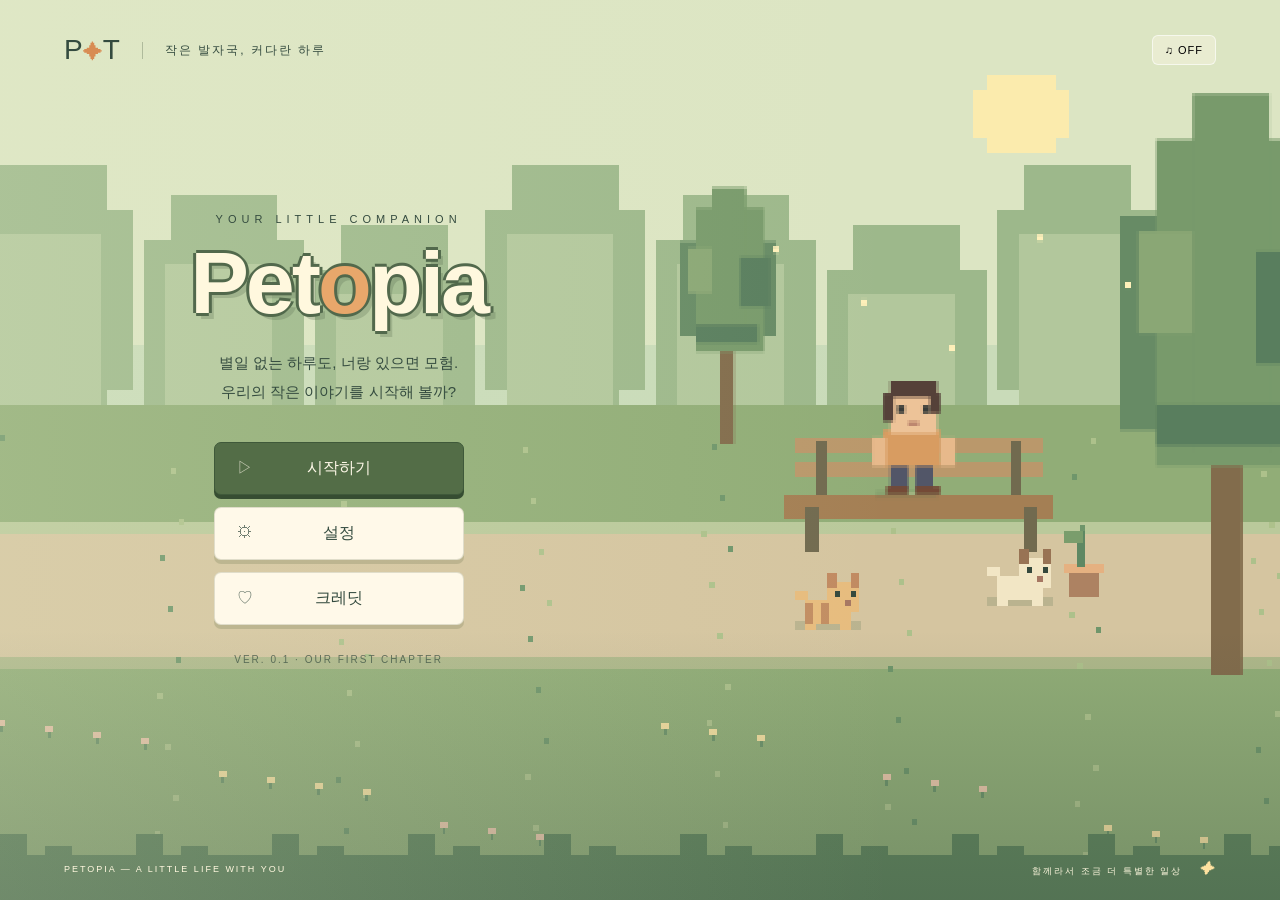
==== index.html @ 71a16a9c "Create Petopia browser game with save slots and dungeon progression" ====
<!doctype html>
<html lang="ko"><head><meta charset="utf-8"><meta name="viewport" content="width=device-width,initial-scale=1"><title>Petopia · 우리의 작은 일상</title><link rel="stylesheet" href="style.css"></head>
<body><canvas id="scene" aria-label="강아지, 고양이와 사람이 함께 쉬는 도트 공원"></canvas><div class="shade"></div><header><a href="#" id="home">P<span>✦</span>T</a><span>작은 발자국, 커다란 하루</span><button id="sound" aria-label="효과음 켜기">♫ OFF</button></header><main id="app"></main><footer><span>PETOPIA — A LITTLE LIFE WITH YOU</span><span>함께라서 조금 더 특별한 일상 <i>✦</i></span></footer><dialog id="modal"></dialog><script src="engine.js"></script><script src="app.js"></script><script src="game.js"></script></body></html>
---- style.css ----
:root{--ink:#344b3f;--cream:#fff9e9;--green:#536d47;--orange:#da8b51}*{box-sizing:border-box}body{margin:0;color:var(--ink);font-family:'Gowun Dodum',sans-serif;background:#b8cf9b;min-height:100svh}button,a{-webkit-tap-highlight-color:transparent}button{font:inherit;cursor:pointer}button:focus-visible,a:focus-visible{outline:3px solid #e29a50;outline-offset:5px}#scene,.shade{position:fixed;inset:0;width:100%;height:100%;z-index:-2}#scene{image-rendering:pixelated}.shade{z-index:-1;background:linear-gradient(90deg,#eaf0ce30,transparent 70%),linear-gradient(0deg,#293b3940,transparent 30%)}header{height:100px;padding:28px 5%;display:flex;align-items:center;gap:22px;font-size:12px;letter-spacing:2px}header a{font:28px 'Jua',sans-serif;text-decoration:none;color:var(--ink);letter-spacing:0}header a span{color:#d88c53;font-size:20px}header>span{border-left:1px solid #51634c55;padding-left:22px}#sound{margin-left:auto;border:1px solid #fff9;background:#fff7e960;border-radius:6px;padding:8px 12px;font-size:11px;letter-spacing:1px}main{min-height:calc(100svh - 162px);display:flex;align-items:center;padding:30px 12% 90px}.hero{width:370px;text-align:center;animation:arrive .5s ease}.eyebrow{font-size:11px;letter-spacing:5px;margin-bottom:14px}.logo{font-family:'Jua',sans-serif;font-size:88px;line-height:1;letter-spacing:-3px;margin:0;color:#fff8de;text-shadow:3px 0 #52694c,-3px 0 #52694c,0 3px #52694c,0 -3px #52694c,5px 6px #52694c40}.logo em{font-style:normal;color:#e8a76b}.subtitle{font-size:15px;margin:22px 0 36px;line-height:1.9}.menu{display:grid;gap:12px;margin:auto;width:250px}.btn{border:1px solid #6c765536;background:var(--cream);color:var(--ink);padding:15px 24px;border-radius:7px;box-shadow:0 4px 0 #54633c33;transition:transform .15s,background .15s;position:relative}.btn:hover{transform:translateY(-2px);background:#fffdf5}.btn.primary{background:var(--green);color:#fff9e9;border-color:#3f593a;box-shadow:0 4px 0 #364d32}.btn.primary:hover{background:#627e54}.btn .icon{position:absolute;left:22px;opacity:.7}.version{font-size:10px;letter-spacing:2px;margin-top:29px;opacity:.7}.panel{background:#fff9edf2;border:1px solid #fff9;border-radius:12px;padding:36px;width:min(830px,100%);box-shadow:0 14px 70px #233f3920;margin:auto;animation:arrive .3s ease}.back{border:0;background:none;color:#64735d;font-size:12px;padding:0 0 22px}.panel h1{font-family:'Jua',sans-serif;font-weight:400;font-size:31px;margin:0 0 8px}.desc{font-size:14px;color:#7d8271;margin:0 0 28px}.cards{display:grid;grid-template-columns:repeat(3,1fr);gap:15px}.slot,.character{border:1px dashed #b6bda3;border-radius:8px;background:#f5f2e7;padding:26px 12px;color:var(--ink);text-align:center;min-height:205px;transition:.2s}.slot:hover,.character:not(:disabled):hover{background:#eaf0da;border-color:#6c8256;transform:translateY(-3px)}.slot small{display:block;letter-spacing:3px;font-size:10px}.plus{display:block;font-size:36px;font-weight:300;margin:20px;color:#9fae8c}.slot strong{font-size:15px;font-weight:400}.slot p{font-size:11px;color:#8b927f}.characters{grid-template-columns:1fr 1fr}.character{border-style:solid;padding:24px;min-height:240px}.character canvas{width:100px;height:100px;image-rendering:pixelated;display:block;margin:0 auto 14px}.character strong{font:23px 'Jua',sans-serif;display:block}.character p{font-size:12px}.character:disabled{cursor:not-allowed;color:#999b90;background:#eeece5}.character:disabled canvas{filter:grayscale(1);opacity:.5}.badge{display:inline-block;background:#e1e2d8;border-radius:20px;padding:5px 12px;font-size:10px;letter-spacing:1px}.room{text-align:center}.room canvas{width:160px;height:160px;image-rendering:pixelated}.room .btn{margin-top:15px}.note{font-size:12px;color:#8c927f;margin-top:24px}footer{height:62px;padding:0 5%;display:flex;align-items:center;justify-content:space-between;color:#fff8df;font-size:9px;letter-spacing:2px}footer i{font-size:15px;color:#ffe2a0;margin-left:12px}dialog{border:1px solid #d8ddc6;border-radius:12px;background:var(--cream);color:var(--ink);padding:32px;width:min(400px,90%);box-shadow:0 20px 100px #20392a40}dialog::backdrop{background:#243b3366;backdrop-filter:blur(4px)}dialog h2{font-family:'Jua',sans-serif;font-weight:400;margin-top:0}dialog p{font-size:14px;line-height:1.9}dialog .btn{width:100%;margin-top:20px}.setting{display:flex;justify-content:space-between;align-items:center;padding:15px 0;border-bottom:1px solid #dfe1d1}.setting button{border:0;border-radius:20px;padding:7px 15px;background:#e2e9d5;color:var(--ink)}@keyframes arrive{from{opacity:0;transform:translateY(12px)}to{opacity:1;transform:translateY(0)}}@media(max-width:650px){header{height:80px;padding:20px 6%}header>span{font-size:10px;letter-spacing:0;padding-left:12px}main{padding:20px 6% 50px;min-height:calc(100svh - 142px);justify-content:center}.hero{background:#edf0d05e;border-radius:20px;padding:30px 10px;backdrop-filter:blur(3px)}.logo{font-size:72px}.panel{padding:24px 18px}.cards{gap:8px}.slot{padding:20px 6px;min-height:180px}.slot p{font-size:10px}.character{padding:20px 8px}footer{font-size:8px;letter-spacing:1px}footer>span:last-child{display:none}}
/* The everyday adventure */
button:disabled{cursor:not-allowed;opacity:.48;transform:none!important}.game-shell{width:min(900px,100%);margin:auto;background:#fffaf0f7;border:1px solid #fffdf4;border-radius:16px;box-shadow:0 18px 80px #31493625;padding:28px 36px}.game-top{display:flex;align-items:center;gap:16px;border-bottom:1px solid #dfe3d2;padding-bottom:16px;margin-bottom:26px}.game-top .back{padding:0;white-space:nowrap}.save-label{font-size:10px;color:#8c9680;letter-spacing:1px}.wallet{margin-left:auto;display:flex;gap:8px;white-space:nowrap}.wallet span{font-size:12px;background:#edeedc;padding:8px 12px;border-radius:5px}.wallet span:first-child{background:#f3e5bc;color:#8b6937}.game-shell h1{font-size:29px;letter-spacing:-1px;font-weight:600;margin:0 0 10px}.game-shell h2{font-size:17px;font-weight:500;margin:0}.game-shell h3{font-size:15px;font-weight:500}.game-shell .eyebrow{font-size:9px;letter-spacing:3px;color:#8b947b;margin-bottom:9px}.home-title{display:flex;justify-content:space-between;align-items:center}.tiny-dot{display:inline-block;width:7px;height:7px;border-radius:50%;background:#d8a967;vertical-align:middle;margin-left:12px}.date-chip{font-size:11px;color:#8c967f}.pet-stage{height:230px;position:relative;background:linear-gradient(#ecebdc 0 67%,#d9c4a0 67% 70%,#e5d2af 70%);border:1px solid #d9d9c0;border-radius:9px;overflow:hidden;margin-top:12px;display:flex;align-items:center;justify-content:center}.pet-stage:after{content:'';position:absolute;bottom:0;left:0;right:0;height:30%;background:repeating-linear-gradient(0deg,transparent 0 25px,#bdab8c30 25px 27px);pointer-events:none}.pet-stage canvas{height:132px;width:132px;image-rendering:pixelated;z-index:2;align-self:flex-end;margin-bottom:38px}.speech{position:absolute;top:21px;background:#fffbee;border:1px solid #d7d8bd;border-radius:7px;padding:9px 16px;font-size:12px;z-index:3}.speech:after{content:'';position:absolute;bottom:-6px;left:50%;width:10px;height:10px;background:#fffbee;transform:rotate(45deg);border-right:1px solid #d7d8bd;border-bottom:1px solid #d7d8bd}.stage-label{position:absolute;bottom:13px;font-size:10px;letter-spacing:2px;z-index:3;color:#786d55}.floor-rug{position:absolute;bottom:28px;width:175px;height:35px;border:5px solid #b1b994;border-radius:50%;background:#c7cba6}.window-pixel{position:absolute;left:10%;top:30px;width:75px;height:87px;background:#bed1ab;border:7px solid #b39e7c;box-shadow:inset 0 0 0 3px #f8efd9,3px 4px #b6af9533}.window-pixel:after{content:'';position:absolute;left:27px;height:100%;width:5px;background:#b39e7c}.window-pixel:before{content:'';position:absolute;top:33px;width:100%;height:5px;background:#b39e7c}.window-pixel span{position:absolute;background:#f9e6a2;top:10px;right:8px;width:12px;height:12px}.wall-picture{position:absolute;right:13%;top:45px;border:5px solid #b9a27e;width:45px;height:50px;background:#f7f0d9;text-align:center;padding-top:4px;color:#a5ae82;font-size:24px}.plant{position:absolute;bottom:39px;right:9%;font-size:70px;color:#728e60;text-shadow:3px 3px #b2bd8c;z-index:1}.status-strip{display:grid;grid-template-columns:1.4fr 1fr 1fr 1fr;margin-top:18px;border:1px solid #e2e4d3;border-radius:7px;background:#f5f4e8;padding:16px 0}.status-strip>div{padding:0 18px;display:flex;flex-direction:column;gap:7px;border-right:1px solid #e0e2d0}.status-strip>div:last-child{border:0}.status-strip small{font-size:10px;color:#91977f}.status-strip strong{font-size:19px;font-weight:500}.status-strip i{font-style:normal;font-size:12px;color:#9b9f8d}.status-strip span{font-size:9px;color:#8e9681}progress{width:100%;height:5px;appearance:none;border:0;border-radius:10px;overflow:hidden;background:#dee2cc}progress::-webkit-progress-bar{background:#dee2cc}progress::-webkit-progress-value{background:#8f9f6a;border-radius:10px}progress::-moz-progress-bar{background:#8f9f6a}.section-heading{display:flex;justify-content:space-between;align-items:center;margin:26px 0 14px}.section-heading>span{font-size:10px;color:#949a86}.activity-grid{display:grid;grid-template-columns:1fr 1fr;gap:10px}.activity{display:flex;align-items:center;text-align:left;padding:18px 16px;gap:16px;border:1px solid #dedfcb;background:#fffdf5;border-radius:7px;color:var(--ink);transition:.15s}.activity:hover{transform:translateY(-2px);border-color:#98a67b;background:#f2f4e5;box-shadow:0 4px 9px #43562e08}.activity-icon{font-size:26px;width:32px;text-align:center;color:#8b9771}.activity strong{font-size:14px;font-weight:500;display:block;margin-bottom:6px}.activity small{font-size:10px;color:#939982;display:block}.activity .arrow{margin-left:auto;font-size:16px;color:#a1a68e}.activity.adventure{background:#52664b;border-color:#52664b;color:#fff9e9}.activity.adventure small,.activity.adventure .activity-icon,.activity.adventure .arrow{color:#d1ddbc}.activity.adventure:hover{background:#607754}.activity.walk{background:#e9edd8}.activity:last-child{grid-column:1/-1}.game-notice{font-size:12px;color:#738260;background:#ecefdd;border:1px solid #dfe5cd;border-radius:6px;padding:13px 16px;line-height:1.8;margin:20px 0 0}.tip-banner{background:#edeede;border-left:3px solid #9eaa7f;padding:13px 16px;font-size:12px;line-height:1.9;margin-bottom:20px}.dungeon-list{display:grid;gap:8px}.dungeon-row{display:flex;align-items:center;gap:18px;width:100%;border:1px solid #dedfcc;background:#fffdf5;border-radius:6px;padding:15px 16px;text-align:left;color:var(--ink)}.dungeon-row:not(:disabled):hover{background:#eef1df;border-color:#8fa279}.dungeon-row.locked{opacity:.5}.dungeon-number{font-size:21px;color:#a8b28c;font-variant-numeric:tabular-nums}.dungeon-name strong{font-size:14px;font-weight:500;display:block}.dungeon-name small,.dungeon-reward small{font-size:10px;color:#929a82;display:block;margin-top:5px}.dungeon-reward{margin-left:auto;text-align:right;font-size:11px;color:#8b744b}.dungeon-row.cleared .dungeon-number{color:#5f8051}.battle-heading{position:relative}.battle-heading .badge{position:absolute;right:0;top:12px}.arena{display:flex;align-items:center;justify-content:space-evenly;background:linear-gradient(#e1e6d6 72%,#b7c09b 72% 76%,#cbd1ae 76%);border:1px solid #cdd3bc;border-radius:10px;padding:22px 12px 30px;margin:22px 0}.arena.night{background:linear-gradient(#d2d3dc 72%,#a4a1ae 72% 76%,#b7b7bd 76%)}.fighter{width:38%;text-align:center}.fighter>span{font-size:12px}.fighter canvas{display:block;width:144px;height:144px;image-rendering:pixelated;margin:8px auto}.health-label{font-size:10px;display:flex;justify-content:space-between}.health-label b{font-weight:400}.health{height:8px;margin-top:8px}.health::-webkit-progress-value{background:#7a9a6a}.enemy .health::-webkit-progress-value{background:#be8e70}.vs{font-size:14px;color:#939d83;letter-spacing:3px}.combat-actions{display:grid;grid-template-columns:1fr 1fr 1fr;gap:10px}.combat-actions .btn{font-size:13px;padding:15px 8px}.combat-actions small{font-size:9px;display:block;margin-top:8px;opacity:.7}.combat-log{background:#f0f0e4;border-radius:6px;padding:12px 18px;margin:20px 0;font-size:11px;color:#7a856b;min-height:90px;line-height:1.8}.combat-log p{margin:3px 0}.combat-log p:last-child{color:#425d3b}.battle-bottom{display:flex;align-items:center;gap:15px;justify-content:space-between}.battle-bottom>span{font-size:10px;color:#8c957d;line-height:1.6}.text-button{border:0;background:transparent;color:#8f7255;font-size:11px;text-decoration:underline;padding:8px;white-space:nowrap}.battle-result{text-align:center;background:#f3e6d8;padding:18px;border:1px solid #e6cdb4;border-radius:8px;margin-bottom:20px}.battle-result.win{background:#eaf0d9;border-color:#c9d6b1}.battle-result strong{font-size:21px}.battle-result p{font-size:12px;line-height:1.8;margin:8px 0}.shop-grid{display:grid;grid-template-columns:repeat(3,1fr);gap:12px}.shop-card{border:1px solid #dedfcc;border-radius:7px;text-align:center;padding:18px 8px;background:#fffdf4}.shop-card.equipped{border-color:#9daa7d;background:#f0f2e2}.equipment-icon{font-size:35px;color:#8e9e78}.shop-card p{font-size:10px;color:#929a80}.shop-card .btn{font-size:11px;padding:10px 12px;width:90%;box-shadow:none;margin-top:7px}.upgrade-button{display:flex;justify-content:space-between;width:100%;background:#eeeedf;border:1px solid #d8ddc3;padding:14px 18px;margin-top:12px;border-radius:6px;font-size:12px;color:#63764d}.upgrade-button span{color:#8e7850}.walk-scene,.simple-stage,.social-photo{display:flex;align-items:center;justify-content:center;flex-direction:column;position:relative;min-height:220px;border:1px solid #d1dabb;border-radius:8px;background:linear-gradient(#dfe9cc 65%,#c0cf9c 65%);margin:24px 0}.walk-scene canvas,.simple-stage canvas,.social-photo canvas{width:150px;height:150px;image-rendering:pixelated;z-index:1}.walk-scene>span{position:absolute;left:15%;bottom:25px;font-size:60px;color:#879e6c}.walk-scene>span:last-child{left:auto;right:16%;font-size:30px;color:#ecd0a1}.activity-info{text-align:center;padding:10px}.activity-info p{font-size:12px;color:#869071;line-height:2}.activity-info .btn{min-width:220px}.simple-stage span,.social-photo>span{font-size:12px;margin-top:6px;color:#698051}.social-profile{display:flex;align-items:center;gap:12px;padding:15px 0}.social-profile strong{font-size:14px}.social-profile p{font-size:11px;color:#8b927c}.social-profile .badge{margin-left:auto}.social-avatar{display:grid;place-items:center;border:2px solid #cfad87;background:#f2dfbd;border-radius:50%;width:45px;height:45px;color:#bc875a}.social-photo{margin-top:5px;background:linear-gradient(#e8dfcd 65%,#cebe9d 65%)}.bank-card{background:#566b4c;color:#f6f1d8;border:5px double #b2bd97;padding:30px;border-radius:10px;margin:30px 0}.bank-card>span{font-size:12px;letter-spacing:2px}.bank-card strong{display:block;font-size:42px;font-weight:400;margin:20px 0}.bank-card strong small{font-size:18px}.bank-card p{font-size:11px;color:#cad5b8}.bank-actions{grid-template-columns:1fr 1fr}
@media(min-width:1000px){body:has(.game-shell) main{padding:15px 8% 50px}}@media(max-width:650px){body:has(.game-shell) main{padding:0 12px 25px}.game-shell{padding:20px 16px;border-radius:10px}.game-top{gap:8px;flex-wrap:wrap;margin-bottom:20px}.save-label{display:none}.wallet{gap:5px}.wallet span{font-size:10px;padding:7px 8px}.game-shell h1{font-size:25px}.home-title .date-chip{font-size:9px}.pet-stage{height:215px}.window-pixel{left:5%;width:52px;height:65px;top:60px}.window-pixel:after{left:17px}.window-pixel:before{top:23px}.wall-picture{right:7%;top:70px;width:35px;height:40px;font-size:18px}.speech{font-size:10px;max-width:90%;text-align:center}.plant{font-size:50px;right:5%}.status-strip{grid-template-columns:1fr 1fr;row-gap:20px;padding:15px 0}.status-strip>div:nth-child(2){border:0}.status-strip>div{padding:0 14px}.section-heading>span{font-size:9px}.activity-grid{gap:8px}.activity{padding:15px 10px;gap:8px}.activity-icon{font-size:22px;width:24px}.activity strong{font-size:12px}.activity small{font-size:9px;line-height:1.6}.activity .arrow{display:none}.game-notice{font-size:11px;padding:12px}.dungeon-row{padding:13px 10px;gap:10px}.dungeon-number{font-size:18px}.dungeon-name strong{font-size:12px}.dungeon-name small,.dungeon-reward small{font-size:9px}.dungeon-reward{font-size:10px}.dungeon-row .arrow{display:none}.tip-banner{font-size:11px}.fighter canvas{width:110px;height:110px}.fighter>span{font-size:11px}.combat-actions{gap:6px}.combat-actions .btn{font-size:11px;padding:13px 6px}.combat-actions small{font-size:9px;line-height:1.6}.battle-bottom{flex-direction:column;align-items:stretch}.battle-heading .badge{font-size:9px;top:0}.shop-grid{gap:6px}.shop-card{padding:15px 4px}.shop-card h3{font-size:11px;min-height:28px}.shop-card p{font-size:9px;min-height:22px}.shop-card .btn{font-size:10px;padding:10px 4px;width:100%}.upgrade-button{font-size:10px;padding:12px}.social-profile .badge{font-size:8px;padding:5px}.social-profile strong{font-size:12px}}
@media(prefers-reduced-motion:reduce){*{animation:none!important;transition:none!important}}
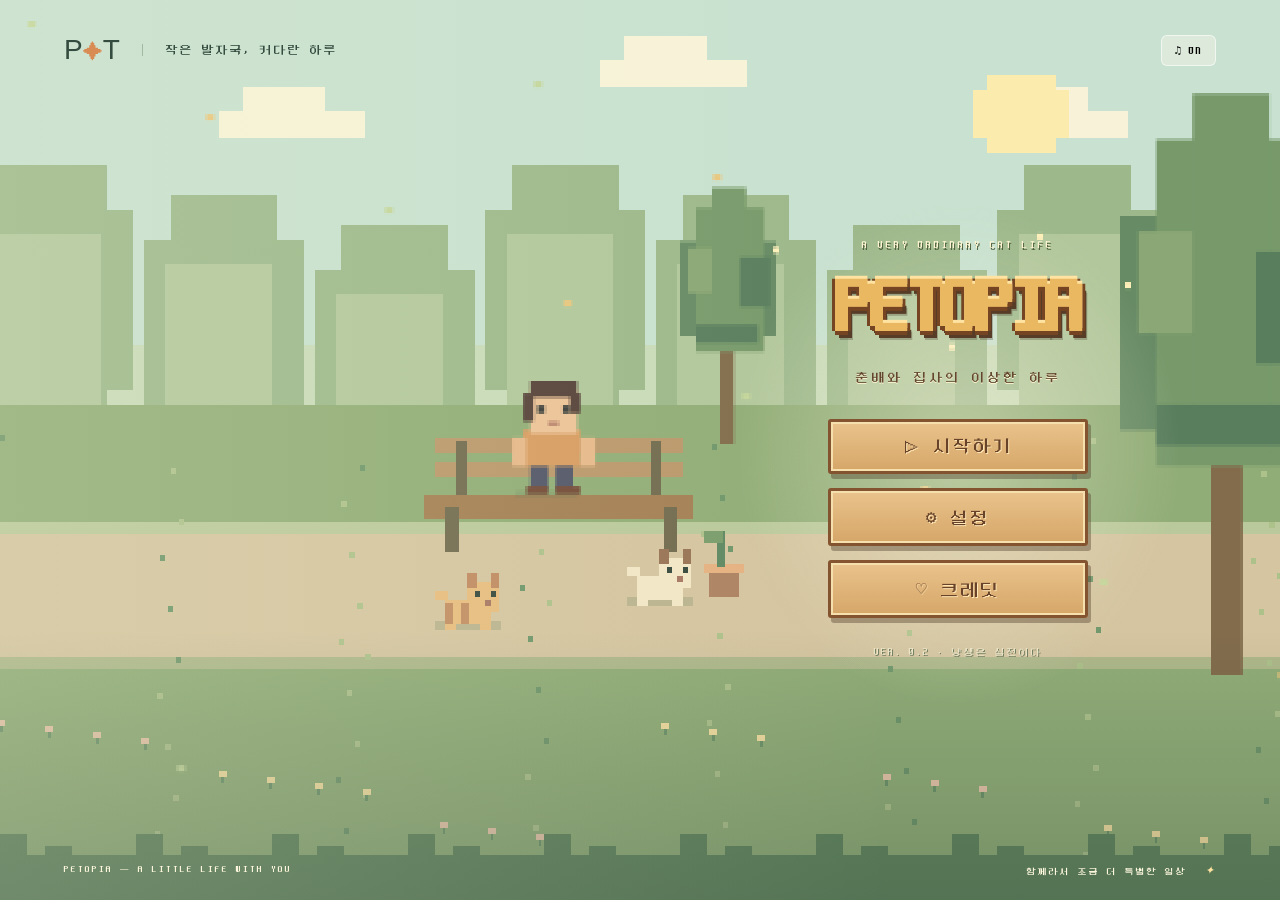
==== commit 9ca4aeb1: "Expand Petopia with action dungeons, daily life systems, and cat arcade" ====
--- a/index.html
+++ b/index.html
@@ -1,3 +1,34 @@
 <!doctype html>
-<html lang="ko"><head><meta charset="utf-8"><meta name="viewport" content="width=device-width,initial-scale=1"><title>Petopia · 우리의 작은 일상</title><link rel="stylesheet" href="style.css"></head>
-<body><canvas id="scene" aria-label="강아지, 고양이와 사람이 함께 쉬는 도트 공원"></canvas><div class="shade"></div><header><a href="#" id="home">P<span>✦</span>T</a><span>작은 발자국, 커다란 하루</span><button id="sound" aria-label="효과음 켜기">♫ OFF</button></header><main id="app"></main><footer><span>PETOPIA — A LITTLE LIFE WITH YOU</span><span>함께라서 조금 더 특별한 일상 <i>✦</i></span></footer><dialog id="modal"></dialog><script src="engine.js"></script><script src="app.js"></script><script src="game.js"></script></body></html>
+<html lang="ko">
+  <head>
+    <meta charset="utf-8" />
+    <meta name="viewport" content="width=device-width,initial-scale=1" />
+    <title>Petopia · 우리의 작은 일상</title>
+    <link rel="stylesheet" href="style.css" />
+  </head>
+  <body>
+    <div id="lobbyBackground"></div>
+    <canvas
+      id="scene"
+      aria-label="강아지, 고양이와 사람이 함께 쉬는 도트 공원"
+    ></canvas>
+    <div class="shade"></div>
+    <header>
+      <a href="#" id="home">P<span>✦</span>T</a
+      ><span>작은 발자국, 커다란 하루</span
+      ><button id="sound" aria-label="효과음 켜기">♫ OFF</button>
+    </header>
+    <main id="app"></main>
+    <footer>
+      <span>PETOPIA — A LITTLE LIFE WITH YOU</span
+      ><span>함께라서 조금 더 특별한 일상 <i>✦</i></span>
+    </footer>
+    <dialog id="modal"></dialog>
+    <div id="toast" role="status" aria-live="polite"></div>
+    <script src="engine.js"></script>
+    <script src="app.js"></script>
+    <script src="game.js"></script>
+    <script src="action.js"></script>
+    <script src="arcade.js"></script>
+  </body>
+</html>
--- a/style.css
+++ b/style.css
@@ -1,5 +1,2268 @@
-:root{--ink:#344b3f;--cream:#fff9e9;--green:#536d47;--orange:#da8b51}*{box-sizing:border-box}body{margin:0;color:var(--ink);font-family:'Gowun Dodum',sans-serif;background:#b8cf9b;min-height:100svh}button,a{-webkit-tap-highlight-color:transparent}button{font:inherit;cursor:pointer}button:focus-visible,a:focus-visible{outline:3px solid #e29a50;outline-offset:5px}#scene,.shade{position:fixed;inset:0;width:100%;height:100%;z-index:-2}#scene{image-rendering:pixelated}.shade{z-index:-1;background:linear-gradient(90deg,#eaf0ce30,transparent 70%),linear-gradient(0deg,#293b3940,transparent 30%)}header{height:100px;padding:28px 5%;display:flex;align-items:center;gap:22px;font-size:12px;letter-spacing:2px}header a{font:28px 'Jua',sans-serif;text-decoration:none;color:var(--ink);letter-spacing:0}header a span{color:#d88c53;font-size:20px}header>span{border-left:1px solid #51634c55;padding-left:22px}#sound{margin-left:auto;border:1px solid #fff9;background:#fff7e960;border-radius:6px;padding:8px 12px;font-size:11px;letter-spacing:1px}main{min-height:calc(100svh - 162px);display:flex;align-items:center;padding:30px 12% 90px}.hero{width:370px;text-align:center;animation:arrive .5s ease}.eyebrow{font-size:11px;letter-spacing:5px;margin-bottom:14px}.logo{font-family:'Jua',sans-serif;font-size:88px;line-height:1;letter-spacing:-3px;margin:0;color:#fff8de;text-shadow:3px 0 #52694c,-3px 0 #52694c,0 3px #52694c,0 -3px #52694c,5px 6px #52694c40}.logo em{font-style:normal;color:#e8a76b}.subtitle{font-size:15px;margin:22px 0 36px;line-height:1.9}.menu{display:grid;gap:12px;margin:auto;width:250px}.btn{border:1px solid #6c765536;background:var(--cream);color:var(--ink);padding:15px 24px;border-radius:7px;box-shadow:0 4px 0 #54633c33;transition:transform .15s,background .15s;position:relative}.btn:hover{transform:translateY(-2px);background:#fffdf5}.btn.primary{background:var(--green);color:#fff9e9;border-color:#3f593a;box-shadow:0 4px 0 #364d32}.btn.primary:hover{background:#627e54}.btn .icon{position:absolute;left:22px;opacity:.7}.version{font-size:10px;letter-spacing:2px;margin-top:29px;opacity:.7}.panel{background:#fff9edf2;border:1px solid #fff9;border-radius:12px;padding:36px;width:min(830px,100%);box-shadow:0 14px 70px #233f3920;margin:auto;animation:arrive .3s ease}.back{border:0;background:none;color:#64735d;font-size:12px;padding:0 0 22px}.panel h1{font-family:'Jua',sans-serif;font-weight:400;font-size:31px;margin:0 0 8px}.desc{font-size:14px;color:#7d8271;margin:0 0 28px}.cards{display:grid;grid-template-columns:repeat(3,1fr);gap:15px}.slot,.character{border:1px dashed #b6bda3;border-radius:8px;background:#f5f2e7;padding:26px 12px;color:var(--ink);text-align:center;min-height:205px;transition:.2s}.slot:hover,.character:not(:disabled):hover{background:#eaf0da;border-color:#6c8256;transform:translateY(-3px)}.slot small{display:block;letter-spacing:3px;font-size:10px}.plus{display:block;font-size:36px;font-weight:300;margin:20px;color:#9fae8c}.slot strong{font-size:15px;font-weight:400}.slot p{font-size:11px;color:#8b927f}.characters{grid-template-columns:1fr 1fr}.character{border-style:solid;padding:24px;min-height:240px}.character canvas{width:100px;height:100px;image-rendering:pixelated;display:block;margin:0 auto 14px}.character strong{font:23px 'Jua',sans-serif;display:block}.character p{font-size:12px}.character:disabled{cursor:not-allowed;color:#999b90;background:#eeece5}.character:disabled canvas{filter:grayscale(1);opacity:.5}.badge{display:inline-block;background:#e1e2d8;border-radius:20px;padding:5px 12px;font-size:10px;letter-spacing:1px}.room{text-align:center}.room canvas{width:160px;height:160px;image-rendering:pixelated}.room .btn{margin-top:15px}.note{font-size:12px;color:#8c927f;margin-top:24px}footer{height:62px;padding:0 5%;display:flex;align-items:center;justify-content:space-between;color:#fff8df;font-size:9px;letter-spacing:2px}footer i{font-size:15px;color:#ffe2a0;margin-left:12px}dialog{border:1px solid #d8ddc6;border-radius:12px;background:var(--cream);color:var(--ink);padding:32px;width:min(400px,90%);box-shadow:0 20px 100px #20392a40}dialog::backdrop{background:#243b3366;backdrop-filter:blur(4px)}dialog h2{font-family:'Jua',sans-serif;font-weight:400;margin-top:0}dialog p{font-size:14px;line-height:1.9}dialog .btn{width:100%;margin-top:20px}.setting{display:flex;justify-content:space-between;align-items:center;padding:15px 0;border-bottom:1px solid #dfe1d1}.setting button{border:0;border-radius:20px;padding:7px 15px;background:#e2e9d5;color:var(--ink)}@keyframes arrive{from{opacity:0;transform:translateY(12px)}to{opacity:1;transform:translateY(0)}}@media(max-width:650px){header{height:80px;padding:20px 6%}header>span{font-size:10px;letter-spacing:0;padding-left:12px}main{padding:20px 6% 50px;min-height:calc(100svh - 142px);justify-content:center}.hero{background:#edf0d05e;border-radius:20px;padding:30px 10px;backdrop-filter:blur(3px)}.logo{font-size:72px}.panel{padding:24px 18px}.cards{gap:8px}.slot{padding:20px 6px;min-height:180px}.slot p{font-size:10px}.character{padding:20px 8px}footer{font-size:8px;letter-spacing:1px}footer>span:last-child{display:none}}
+:root {
+  --ink: #344b3f;
+  --cream: #fff9e9;
+  --green: #536d47;
+  --orange: #da8b51;
+}
+* {
+  box-sizing: border-box;
+}
+body {
+  margin: 0;
+  color: var(--ink);
+  font-family: "Gowun Dodum", sans-serif;
+  background: #b8cf9b;
+  min-height: 100svh;
+}
+button,
+a {
+  -webkit-tap-highlight-color: transparent;
+}
+button {
+  font: inherit;
+  cursor: pointer;
+}
+button:focus-visible,
+a:focus-visible {
+  outline: 3px solid #e29a50;
+  outline-offset: 5px;
+}
+#scene,
+.shade {
+  position: fixed;
+  inset: 0;
+  width: 100%;
+  height: 100%;
+  z-index: -2;
+}
+#scene {
+  image-rendering: pixelated;
+}
+.shade {
+  z-index: -1;
+  background:
+    linear-gradient(90deg, #eaf0ce30, transparent 70%),
+    linear-gradient(0deg, #293b3940, transparent 30%);
+}
+header {
+  height: 100px;
+  padding: 28px 5%;
+  display: flex;
+  align-items: center;
+  gap: 22px;
+  font-size: 12px;
+  letter-spacing: 2px;
+}
+header a {
+  font:
+    28px "Jua",
+    sans-serif;
+  text-decoration: none;
+  color: var(--ink);
+  letter-spacing: 0;
+}
+header a span {
+  color: #d88c53;
+  font-size: 20px;
+}
+header > span {
+  border-left: 1px solid #51634c55;
+  padding-left: 22px;
+}
+#sound {
+  margin-left: auto;
+  border: 1px solid #fff9;
+  background: #fff7e960;
+  border-radius: 6px;
+  padding: 8px 12px;
+  font-size: 11px;
+  letter-spacing: 1px;
+}
+main {
+  min-height: calc(100svh - 162px);
+  display: flex;
+  align-items: center;
+  padding: 30px 12% 90px;
+}
+.hero {
+  width: 370px;
+  text-align: center;
+  animation: arrive 0.5s ease;
+}
+.eyebrow {
+  font-size: 11px;
+  letter-spacing: 5px;
+  margin-bottom: 14px;
+}
+.logo {
+  font-family: "Jua", sans-serif;
+  font-size: 88px;
+  line-height: 1;
+  letter-spacing: -3px;
+  margin: 0;
+  color: #fff8de;
+  text-shadow:
+    3px 0 #52694c,
+    -3px 0 #52694c,
+    0 3px #52694c,
+    0 -3px #52694c,
+    5px 6px #52694c40;
+}
+.logo em {
+  font-style: normal;
+  color: #e8a76b;
+}
+.subtitle {
+  font-size: 15px;
+  margin: 22px 0 36px;
+  line-height: 1.9;
+}
+.menu {
+  display: grid;
+  gap: 12px;
+  margin: auto;
+  width: 250px;
+}
+.btn {
+  border: 1px solid #6c765536;
+  background: var(--cream);
+  color: var(--ink);
+  padding: 15px 24px;
+  border-radius: 7px;
+  box-shadow: 0 4px 0 #54633c33;
+  transition:
+    transform 0.15s,
+    background 0.15s;
+  position: relative;
+}
+.btn:hover {
+  transform: translateY(-2px);
+  background: #fffdf5;
+}
+.btn.primary {
+  background: var(--green);
+  color: #fff9e9;
+  border-color: #3f593a;
+  box-shadow: 0 4px 0 #364d32;
+}
+.btn.primary:hover {
+  background: #627e54;
+}
+.btn .icon {
+  position: absolute;
+  left: 22px;
+  opacity: 0.7;
+}
+.version {
+  font-size: 10px;
+  letter-spacing: 2px;
+  margin-top: 29px;
+  opacity: 0.7;
+}
+.panel {
+  background: #fff9edf2;
+  border: 1px solid #fff9;
+  border-radius: 12px;
+  padding: 36px;
+  width: min(830px, 100%);
+  box-shadow: 0 14px 70px #233f3920;
+  margin: auto;
+  animation: arrive 0.3s ease;
+}
+.back {
+  border: 0;
+  background: none;
+  color: #64735d;
+  font-size: 12px;
+  padding: 0 0 22px;
+}
+.panel h1 {
+  font-family: "Jua", sans-serif;
+  font-weight: 400;
+  font-size: 31px;
+  margin: 0 0 8px;
+}
+.desc {
+  font-size: 14px;
+  color: #7d8271;
+  margin: 0 0 28px;
+}
+.cards {
+  display: grid;
+  grid-template-columns: repeat(3, 1fr);
+  gap: 15px;
+}
+.slot,
+.character {
+  border: 1px dashed #b6bda3;
+  border-radius: 8px;
+  background: #f5f2e7;
+  padding: 26px 12px;
+  color: var(--ink);
+  text-align: center;
+  min-height: 205px;
+  transition: 0.2s;
+}
+.slot:hover,
+.character:not(:disabled):hover {
+  background: #eaf0da;
+  border-color: #6c8256;
+  transform: translateY(-3px);
+}
+.slot small {
+  display: block;
+  letter-spacing: 3px;
+  font-size: 10px;
+}
+.plus {
+  display: block;
+  font-size: 36px;
+  font-weight: 300;
+  margin: 20px;
+  color: #9fae8c;
+}
+.slot strong {
+  font-size: 15px;
+  font-weight: 400;
+}
+.slot p {
+  font-size: 11px;
+  color: #8b927f;
+}
+.characters {
+  grid-template-columns: 1fr 1fr;
+}
+.character {
+  border-style: solid;
+  padding: 24px;
+  min-height: 240px;
+}
+.character canvas {
+  width: 100px;
+  height: 100px;
+  image-rendering: pixelated;
+  display: block;
+  margin: 0 auto 14px;
+}
+.character strong {
+  font:
+    23px "Jua",
+    sans-serif;
+  display: block;
+}
+.character p {
+  font-size: 12px;
+}
+.character:disabled {
+  cursor: not-allowed;
+  color: #999b90;
+  background: #eeece5;
+}
+.character:disabled canvas {
+  filter: grayscale(1);
+  opacity: 0.5;
+}
+.badge {
+  display: inline-block;
+  background: #e1e2d8;
+  border-radius: 20px;
+  padding: 5px 12px;
+  font-size: 10px;
+  letter-spacing: 1px;
+}
+.room {
+  text-align: center;
+}
+.room canvas {
+  width: 160px;
+  height: 160px;
+  image-rendering: pixelated;
+}
+.room .btn {
+  margin-top: 15px;
+}
+.note {
+  font-size: 12px;
+  color: #8c927f;
+  margin-top: 24px;
+}
+footer {
+  height: 62px;
+  padding: 0 5%;
+  display: flex;
+  align-items: center;
+  justify-content: space-between;
+  color: #fff8df;
+  font-size: 9px;
+  letter-spacing: 2px;
+}
+footer i {
+  font-size: 15px;
+  color: #ffe2a0;
+  margin-left: 12px;
+}
+dialog {
+  border: 1px solid #d8ddc6;
+  border-radius: 12px;
+  background: var(--cream);
+  color: var(--ink);
+  padding: 32px;
+  width: min(400px, 90%);
+  box-shadow: 0 20px 100px #20392a40;
+}
+dialog::backdrop {
+  background: #243b3366;
+  backdrop-filter: blur(4px);
+}
+dialog h2 {
+  font-family: "Jua", sans-serif;
+  font-weight: 400;
+  margin-top: 0;
+}
+dialog p {
+  font-size: 14px;
+  line-height: 1.9;
+}
+dialog .btn {
+  width: 100%;
+  margin-top: 20px;
+}
+.setting {
+  display: flex;
+  justify-content: space-between;
+  align-items: center;
+  padding: 15px 0;
+  border-bottom: 1px solid #dfe1d1;
+}
+.setting button {
+  border: 0;
+  border-radius: 20px;
+  padding: 7px 15px;
+  background: #e2e9d5;
+  color: var(--ink);
+}
+@keyframes arrive {
+  from {
+    opacity: 0;
+    transform: translateY(12px);
+  }
+  to {
+    opacity: 1;
+    transform: translateY(0);
+  }
+}
+@media (max-width: 650px) {
+  header {
+    height: 80px;
+    padding: 20px 6%;
+  }
+  header > span {
+    font-size: 10px;
+    letter-spacing: 0;
+    padding-left: 12px;
+  }
+  main {
+    padding: 20px 6% 50px;
+    min-height: calc(100svh - 142px);
+    justify-content: center;
+  }
+  .hero {
+    background: #edf0d05e;
+    border-radius: 20px;
+    padding: 30px 10px;
+    backdrop-filter: blur(3px);
+  }
+  .logo {
+    font-size: 72px;
+  }
+  .panel {
+    padding: 24px 18px;
+  }
+  .cards {
+    gap: 8px;
+  }
+  .slot {
+    padding: 20px 6px;
+    min-height: 180px;
+  }
+  .slot p {
+    font-size: 10px;
+  }
+  .character {
+    padding: 20px 8px;
+  }
+  footer {
+    font-size: 8px;
+    letter-spacing: 1px;
+  }
+  footer > span:last-child {
+    display: none;
+  }
+}
 /* The everyday adventure */
-button:disabled{cursor:not-allowed;opacity:.48;transform:none!important}.game-shell{width:min(900px,100%);margin:auto;background:#fffaf0f7;border:1px solid #fffdf4;border-radius:16px;box-shadow:0 18px 80px #31493625;padding:28px 36px}.game-top{display:flex;align-items:center;gap:16px;border-bottom:1px solid #dfe3d2;padding-bottom:16px;margin-bottom:26px}.game-top .back{padding:0;white-space:nowrap}.save-label{font-size:10px;color:#8c9680;letter-spacing:1px}.wallet{margin-left:auto;display:flex;gap:8px;white-space:nowrap}.wallet span{font-size:12px;background:#edeedc;padding:8px 12px;border-radius:5px}.wallet span:first-child{background:#f3e5bc;color:#8b6937}.game-shell h1{font-size:29px;letter-spacing:-1px;font-weight:600;margin:0 0 10px}.game-shell h2{font-size:17px;font-weight:500;margin:0}.game-shell h3{font-size:15px;font-weight:500}.game-shell .eyebrow{font-size:9px;letter-spacing:3px;color:#8b947b;margin-bottom:9px}.home-title{display:flex;justify-content:space-between;align-items:center}.tiny-dot{display:inline-block;width:7px;height:7px;border-radius:50%;background:#d8a967;vertical-align:middle;margin-left:12px}.date-chip{font-size:11px;color:#8c967f}.pet-stage{height:230px;position:relative;background:linear-gradient(#ecebdc 0 67%,#d9c4a0 67% 70%,#e5d2af 70%);border:1px solid #d9d9c0;border-radius:9px;overflow:hidden;margin-top:12px;display:flex;align-items:center;justify-content:center}.pet-stage:after{content:'';position:absolute;bottom:0;left:0;right:0;height:30%;background:repeating-linear-gradient(0deg,transparent 0 25px,#bdab8c30 25px 27px);pointer-events:none}.pet-stage canvas{height:132px;width:132px;image-rendering:pixelated;z-index:2;align-self:flex-end;margin-bottom:38px}.speech{position:absolute;top:21px;background:#fffbee;border:1px solid #d7d8bd;border-radius:7px;padding:9px 16px;font-size:12px;z-index:3}.speech:after{content:'';position:absolute;bottom:-6px;left:50%;width:10px;height:10px;background:#fffbee;transform:rotate(45deg);border-right:1px solid #d7d8bd;border-bottom:1px solid #d7d8bd}.stage-label{position:absolute;bottom:13px;font-size:10px;letter-spacing:2px;z-index:3;color:#786d55}.floor-rug{position:absolute;bottom:28px;width:175px;height:35px;border:5px solid #b1b994;border-radius:50%;background:#c7cba6}.window-pixel{position:absolute;left:10%;top:30px;width:75px;height:87px;background:#bed1ab;border:7px solid #b39e7c;box-shadow:inset 0 0 0 3px #f8efd9,3px 4px #b6af9533}.window-pixel:after{content:'';position:absolute;left:27px;height:100%;width:5px;background:#b39e7c}.window-pixel:before{content:'';position:absolute;top:33px;width:100%;height:5px;background:#b39e7c}.window-pixel span{position:absolute;background:#f9e6a2;top:10px;right:8px;width:12px;height:12px}.wall-picture{position:absolute;right:13%;top:45px;border:5px solid #b9a27e;width:45px;height:50px;background:#f7f0d9;text-align:center;padding-top:4px;color:#a5ae82;font-size:24px}.plant{position:absolute;bottom:39px;right:9%;font-size:70px;color:#728e60;text-shadow:3px 3px #b2bd8c;z-index:1}.status-strip{display:grid;grid-template-columns:1.4fr 1fr 1fr 1fr;margin-top:18px;border:1px solid #e2e4d3;border-radius:7px;background:#f5f4e8;padding:16px 0}.status-strip>div{padding:0 18px;display:flex;flex-direction:column;gap:7px;border-right:1px solid #e0e2d0}.status-strip>div:last-child{border:0}.status-strip small{font-size:10px;color:#91977f}.status-strip strong{font-size:19px;font-weight:500}.status-strip i{font-style:normal;font-size:12px;color:#9b9f8d}.status-strip span{font-size:9px;color:#8e9681}progress{width:100%;height:5px;appearance:none;border:0;border-radius:10px;overflow:hidden;background:#dee2cc}progress::-webkit-progress-bar{background:#dee2cc}progress::-webkit-progress-value{background:#8f9f6a;border-radius:10px}progress::-moz-progress-bar{background:#8f9f6a}.section-heading{display:flex;justify-content:space-between;align-items:center;margin:26px 0 14px}.section-heading>span{font-size:10px;color:#949a86}.activity-grid{display:grid;grid-template-columns:1fr 1fr;gap:10px}.activity{display:flex;align-items:center;text-align:left;padding:18px 16px;gap:16px;border:1px solid #dedfcb;background:#fffdf5;border-radius:7px;color:var(--ink);transition:.15s}.activity:hover{transform:translateY(-2px);border-color:#98a67b;background:#f2f4e5;box-shadow:0 4px 9px #43562e08}.activity-icon{font-size:26px;width:32px;text-align:center;color:#8b9771}.activity strong{font-size:14px;font-weight:500;display:block;margin-bottom:6px}.activity small{font-size:10px;color:#939982;display:block}.activity .arrow{margin-left:auto;font-size:16px;color:#a1a68e}.activity.adventure{background:#52664b;border-color:#52664b;color:#fff9e9}.activity.adventure small,.activity.adventure .activity-icon,.activity.adventure .arrow{color:#d1ddbc}.activity.adventure:hover{background:#607754}.activity.walk{background:#e9edd8}.activity:last-child{grid-column:1/-1}.game-notice{font-size:12px;color:#738260;background:#ecefdd;border:1px solid #dfe5cd;border-radius:6px;padding:13px 16px;line-height:1.8;margin:20px 0 0}.tip-banner{background:#edeede;border-left:3px solid #9eaa7f;padding:13px 16px;font-size:12px;line-height:1.9;margin-bottom:20px}.dungeon-list{display:grid;gap:8px}.dungeon-row{display:flex;align-items:center;gap:18px;width:100%;border:1px solid #dedfcc;background:#fffdf5;border-radius:6px;padding:15px 16px;text-align:left;color:var(--ink)}.dungeon-row:not(:disabled):hover{background:#eef1df;border-color:#8fa279}.dungeon-row.locked{opacity:.5}.dungeon-number{font-size:21px;color:#a8b28c;font-variant-numeric:tabular-nums}.dungeon-name strong{font-size:14px;font-weight:500;display:block}.dungeon-name small,.dungeon-reward small{font-size:10px;color:#929a82;display:block;margin-top:5px}.dungeon-reward{margin-left:auto;text-align:right;font-size:11px;color:#8b744b}.dungeon-row.cleared .dungeon-number{color:#5f8051}.battle-heading{position:relative}.battle-heading .badge{position:absolute;right:0;top:12px}.arena{display:flex;align-items:center;justify-content:space-evenly;background:linear-gradient(#e1e6d6 72%,#b7c09b 72% 76%,#cbd1ae 76%);border:1px solid #cdd3bc;border-radius:10px;padding:22px 12px 30px;margin:22px 0}.arena.night{background:linear-gradient(#d2d3dc 72%,#a4a1ae 72% 76%,#b7b7bd 76%)}.fighter{width:38%;text-align:center}.fighter>span{font-size:12px}.fighter canvas{display:block;width:144px;height:144px;image-rendering:pixelated;margin:8px auto}.health-label{font-size:10px;display:flex;justify-content:space-between}.health-label b{font-weight:400}.health{height:8px;margin-top:8px}.health::-webkit-progress-value{background:#7a9a6a}.enemy .health::-webkit-progress-value{background:#be8e70}.vs{font-size:14px;color:#939d83;letter-spacing:3px}.combat-actions{display:grid;grid-template-columns:1fr 1fr 1fr;gap:10px}.combat-actions .btn{font-size:13px;padding:15px 8px}.combat-actions small{font-size:9px;display:block;margin-top:8px;opacity:.7}.combat-log{background:#f0f0e4;border-radius:6px;padding:12px 18px;margin:20px 0;font-size:11px;color:#7a856b;min-height:90px;line-height:1.8}.combat-log p{margin:3px 0}.combat-log p:last-child{color:#425d3b}.battle-bottom{display:flex;align-items:center;gap:15px;justify-content:space-between}.battle-bottom>span{font-size:10px;color:#8c957d;line-height:1.6}.text-button{border:0;background:transparent;color:#8f7255;font-size:11px;text-decoration:underline;padding:8px;white-space:nowrap}.battle-result{text-align:center;background:#f3e6d8;padding:18px;border:1px solid #e6cdb4;border-radius:8px;margin-bottom:20px}.battle-result.win{background:#eaf0d9;border-color:#c9d6b1}.battle-result strong{font-size:21px}.battle-result p{font-size:12px;line-height:1.8;margin:8px 0}.shop-grid{display:grid;grid-template-columns:repeat(3,1fr);gap:12px}.shop-card{border:1px solid #dedfcc;border-radius:7px;text-align:center;padding:18px 8px;background:#fffdf4}.shop-card.equipped{border-color:#9daa7d;background:#f0f2e2}.equipment-icon{font-size:35px;color:#8e9e78}.shop-card p{font-size:10px;color:#929a80}.shop-card .btn{font-size:11px;padding:10px 12px;width:90%;box-shadow:none;margin-top:7px}.upgrade-button{display:flex;justify-content:space-between;width:100%;background:#eeeedf;border:1px solid #d8ddc3;padding:14px 18px;margin-top:12px;border-radius:6px;font-size:12px;color:#63764d}.upgrade-button span{color:#8e7850}.walk-scene,.simple-stage,.social-photo{display:flex;align-items:center;justify-content:center;flex-direction:column;position:relative;min-height:220px;border:1px solid #d1dabb;border-radius:8px;background:linear-gradient(#dfe9cc 65%,#c0cf9c 65%);margin:24px 0}.walk-scene canvas,.simple-stage canvas,.social-photo canvas{width:150px;height:150px;image-rendering:pixelated;z-index:1}.walk-scene>span{position:absolute;left:15%;bottom:25px;font-size:60px;color:#879e6c}.walk-scene>span:last-child{left:auto;right:16%;font-size:30px;color:#ecd0a1}.activity-info{text-align:center;padding:10px}.activity-info p{font-size:12px;color:#869071;line-height:2}.activity-info .btn{min-width:220px}.simple-stage span,.social-photo>span{font-size:12px;margin-top:6px;color:#698051}.social-profile{display:flex;align-items:center;gap:12px;padding:15px 0}.social-profile strong{font-size:14px}.social-profile p{font-size:11px;color:#8b927c}.social-profile .badge{margin-left:auto}.social-avatar{display:grid;place-items:center;border:2px solid #cfad87;background:#f2dfbd;border-radius:50%;width:45px;height:45px;color:#bc875a}.social-photo{margin-top:5px;background:linear-gradient(#e8dfcd 65%,#cebe9d 65%)}.bank-card{background:#566b4c;color:#f6f1d8;border:5px double #b2bd97;padding:30px;border-radius:10px;margin:30px 0}.bank-card>span{font-size:12px;letter-spacing:2px}.bank-card strong{display:block;font-size:42px;font-weight:400;margin:20px 0}.bank-card strong small{font-size:18px}.bank-card p{font-size:11px;color:#cad5b8}.bank-actions{grid-template-columns:1fr 1fr}
-@media(min-width:1000px){body:has(.game-shell) main{padding:15px 8% 50px}}@media(max-width:650px){body:has(.game-shell) main{padding:0 12px 25px}.game-shell{padding:20px 16px;border-radius:10px}.game-top{gap:8px;flex-wrap:wrap;margin-bottom:20px}.save-label{display:none}.wallet{gap:5px}.wallet span{font-size:10px;padding:7px 8px}.game-shell h1{font-size:25px}.home-title .date-chip{font-size:9px}.pet-stage{height:215px}.window-pixel{left:5%;width:52px;height:65px;top:60px}.window-pixel:after{left:17px}.window-pixel:before{top:23px}.wall-picture{right:7%;top:70px;width:35px;height:40px;font-size:18px}.speech{font-size:10px;max-width:90%;text-align:center}.plant{font-size:50px;right:5%}.status-strip{grid-template-columns:1fr 1fr;row-gap:20px;padding:15px 0}.status-strip>div:nth-child(2){border:0}.status-strip>div{padding:0 14px}.section-heading>span{font-size:9px}.activity-grid{gap:8px}.activity{padding:15px 10px;gap:8px}.activity-icon{font-size:22px;width:24px}.activity strong{font-size:12px}.activity small{font-size:9px;line-height:1.6}.activity .arrow{display:none}.game-notice{font-size:11px;padding:12px}.dungeon-row{padding:13px 10px;gap:10px}.dungeon-number{font-size:18px}.dungeon-name strong{font-size:12px}.dungeon-name small,.dungeon-reward small{font-size:9px}.dungeon-reward{font-size:10px}.dungeon-row .arrow{display:none}.tip-banner{font-size:11px}.fighter canvas{width:110px;height:110px}.fighter>span{font-size:11px}.combat-actions{gap:6px}.combat-actions .btn{font-size:11px;padding:13px 6px}.combat-actions small{font-size:9px;line-height:1.6}.battle-bottom{flex-direction:column;align-items:stretch}.battle-heading .badge{font-size:9px;top:0}.shop-grid{gap:6px}.shop-card{padding:15px 4px}.shop-card h3{font-size:11px;min-height:28px}.shop-card p{font-size:9px;min-height:22px}.shop-card .btn{font-size:10px;padding:10px 4px;width:100%}.upgrade-button{font-size:10px;padding:12px}.social-profile .badge{font-size:8px;padding:5px}.social-profile strong{font-size:12px}}
-@media(prefers-reduced-motion:reduce){*{animation:none!important;transition:none!important}}
+button:disabled {
+  cursor: not-allowed;
+  opacity: 0.48;
+  transform: none !important;
+}
+.game-shell {
+  width: min(900px, 100%);
+  margin: auto;
+  background: #fffaf0f7;
+  border: 1px solid #fffdf4;
+  border-radius: 16px;
+  box-shadow: 0 18px 80px #31493625;
+  padding: 28px 36px;
+}
+.game-top {
+  display: flex;
+  align-items: center;
+  gap: 16px;
+  border-bottom: 1px solid #dfe3d2;
+  padding-bottom: 16px;
+  margin-bottom: 26px;
+}
+.game-top .back {
+  padding: 0;
+  white-space: nowrap;
+}
+.save-label {
+  font-size: 10px;
+  color: #8c9680;
+  letter-spacing: 1px;
+}
+.wallet {
+  margin-left: auto;
+  display: flex;
+  gap: 8px;
+  white-space: nowrap;
+}
+.wallet span {
+  font-size: 12px;
+  background: #edeedc;
+  padding: 8px 12px;
+  border-radius: 5px;
+}
+.wallet span:first-child {
+  background: #f3e5bc;
+  color: #8b6937;
+}
+.game-shell h1 {
+  font-size: 29px;
+  letter-spacing: -1px;
+  font-weight: 600;
+  margin: 0 0 10px;
+}
+.game-shell h2 {
+  font-size: 17px;
+  font-weight: 500;
+  margin: 0;
+}
+.game-shell h3 {
+  font-size: 15px;
+  font-weight: 500;
+}
+.game-shell .eyebrow {
+  font-size: 9px;
+  letter-spacing: 3px;
+  color: #8b947b;
+  margin-bottom: 9px;
+}
+.home-title {
+  display: flex;
+  justify-content: space-between;
+  align-items: center;
+}
+.tiny-dot {
+  display: inline-block;
+  width: 7px;
+  height: 7px;
+  border-radius: 50%;
+  background: #d8a967;
+  vertical-align: middle;
+  margin-left: 12px;
+}
+.date-chip {
+  font-size: 11px;
+  color: #8c967f;
+}
+.pet-stage {
+  height: 230px;
+  position: relative;
+  background: linear-gradient(#ecebdc 0 67%, #d9c4a0 67% 70%, #e5d2af 70%);
+  border: 1px solid #d9d9c0;
+  border-radius: 9px;
+  overflow: hidden;
+  margin-top: 12px;
+  display: flex;
+  align-items: center;
+  justify-content: center;
+}
+.pet-stage:after {
+  content: "";
+  position: absolute;
+  bottom: 0;
+  left: 0;
+  right: 0;
+  height: 30%;
+  background: repeating-linear-gradient(
+    0deg,
+    transparent 0 25px,
+    #bdab8c30 25px 27px
+  );
+  pointer-events: none;
+}
+.pet-stage canvas {
+  height: 132px;
+  width: 132px;
+  image-rendering: pixelated;
+  z-index: 2;
+  align-self: flex-end;
+  margin-bottom: 38px;
+}
+.speech {
+  position: absolute;
+  top: 21px;
+  background: #fffbee;
+  border: 1px solid #d7d8bd;
+  border-radius: 7px;
+  padding: 9px 16px;
+  font-size: 12px;
+  z-index: 3;
+}
+.speech:after {
+  content: "";
+  position: absolute;
+  bottom: -6px;
+  left: 50%;
+  width: 10px;
+  height: 10px;
+  background: #fffbee;
+  transform: rotate(45deg);
+  border-right: 1px solid #d7d8bd;
+  border-bottom: 1px solid #d7d8bd;
+}
+.stage-label {
+  position: absolute;
+  bottom: 13px;
+  font-size: 10px;
+  letter-spacing: 2px;
+  z-index: 3;
+  color: #786d55;
+}
+.floor-rug {
+  position: absolute;
+  bottom: 28px;
+  width: 175px;
+  height: 35px;
+  border: 5px solid #b1b994;
+  border-radius: 50%;
+  background: #c7cba6;
+}
+.window-pixel {
+  position: absolute;
+  left: 10%;
+  top: 30px;
+  width: 75px;
+  height: 87px;
+  background: #bed1ab;
+  border: 7px solid #b39e7c;
+  box-shadow:
+    inset 0 0 0 3px #f8efd9,
+    3px 4px #b6af9533;
+}
+.window-pixel:after {
+  content: "";
+  position: absolute;
+  left: 27px;
+  height: 100%;
+  width: 5px;
+  background: #b39e7c;
+}
+.window-pixel:before {
+  content: "";
+  position: absolute;
+  top: 33px;
+  width: 100%;
+  height: 5px;
+  background: #b39e7c;
+}
+.window-pixel span {
+  position: absolute;
+  background: #f9e6a2;
+  top: 10px;
+  right: 8px;
+  width: 12px;
+  height: 12px;
+}
+.wall-picture {
+  position: absolute;
+  right: 13%;
+  top: 45px;
+  border: 5px solid #b9a27e;
+  width: 45px;
+  height: 50px;
+  background: #f7f0d9;
+  text-align: center;
+  padding-top: 4px;
+  color: #a5ae82;
+  font-size: 24px;
+}
+.plant {
+  position: absolute;
+  bottom: 39px;
+  right: 9%;
+  font-size: 70px;
+  color: #728e60;
+  text-shadow: 3px 3px #b2bd8c;
+  z-index: 1;
+}
+.status-strip {
+  display: grid;
+  grid-template-columns: 1.4fr 1fr 1fr 1fr;
+  margin-top: 18px;
+  border: 1px solid #e2e4d3;
+  border-radius: 7px;
+  background: #f5f4e8;
+  padding: 16px 0;
+}
+.status-strip > div {
+  padding: 0 18px;
+  display: flex;
+  flex-direction: column;
+  gap: 7px;
+  border-right: 1px solid #e0e2d0;
+}
+.status-strip > div:last-child {
+  border: 0;
+}
+.status-strip small {
+  font-size: 10px;
+  color: #91977f;
+}
+.status-strip strong {
+  font-size: 19px;
+  font-weight: 500;
+}
+.status-strip i {
+  font-style: normal;
+  font-size: 12px;
+  color: #9b9f8d;
+}
+.status-strip span {
+  font-size: 9px;
+  color: #8e9681;
+}
+progress {
+  width: 100%;
+  height: 5px;
+  appearance: none;
+  border: 0;
+  border-radius: 10px;
+  overflow: hidden;
+  background: #dee2cc;
+}
+progress::-webkit-progress-bar {
+  background: #dee2cc;
+}
+progress::-webkit-progress-value {
+  background: #8f9f6a;
+  border-radius: 10px;
+}
+progress::-moz-progress-bar {
+  background: #8f9f6a;
+}
+.section-heading {
+  display: flex;
+  justify-content: space-between;
+  align-items: center;
+  margin: 26px 0 14px;
+}
+.section-heading > span {
+  font-size: 10px;
+  color: #949a86;
+}
+.activity-grid {
+  display: grid;
+  grid-template-columns: 1fr 1fr;
+  gap: 10px;
+}
+.activity {
+  display: flex;
+  align-items: center;
+  text-align: left;
+  padding: 18px 16px;
+  gap: 16px;
+  border: 1px solid #dedfcb;
+  background: #fffdf5;
+  border-radius: 7px;
+  color: var(--ink);
+  transition: 0.15s;
+}
+.activity:hover {
+  transform: translateY(-2px);
+  border-color: #98a67b;
+  background: #f2f4e5;
+  box-shadow: 0 4px 9px #43562e08;
+}
+.activity-icon {
+  font-size: 26px;
+  width: 32px;
+  text-align: center;
+  color: #8b9771;
+}
+.activity strong {
+  font-size: 14px;
+  font-weight: 500;
+  display: block;
+  margin-bottom: 6px;
+}
+.activity small {
+  font-size: 10px;
+  color: #939982;
+  display: block;
+}
+.activity .arrow {
+  margin-left: auto;
+  font-size: 16px;
+  color: #a1a68e;
+}
+.activity.adventure {
+  background: #52664b;
+  border-color: #52664b;
+  color: #fff9e9;
+}
+.activity.adventure small,
+.activity.adventure .activity-icon,
+.activity.adventure .arrow {
+  color: #d1ddbc;
+}
+.activity.adventure:hover {
+  background: #607754;
+}
+.activity.walk {
+  background: #e9edd8;
+}
+.activity:last-child {
+  grid-column: 1/-1;
+}
+.game-notice {
+  font-size: 12px;
+  color: #738260;
+  background: #ecefdd;
+  border: 1px solid #dfe5cd;
+  border-radius: 6px;
+  padding: 13px 16px;
+  line-height: 1.8;
+  margin: 20px 0 0;
+}
+.tip-banner {
+  background: #edeede;
+  border-left: 3px solid #9eaa7f;
+  padding: 13px 16px;
+  font-size: 12px;
+  line-height: 1.9;
+  margin-bottom: 20px;
+}
+.dungeon-list {
+  display: grid;
+  gap: 8px;
+}
+.dungeon-row {
+  display: flex;
+  align-items: center;
+  gap: 18px;
+  width: 100%;
+  border: 1px solid #dedfcc;
+  background: #fffdf5;
+  border-radius: 6px;
+  padding: 15px 16px;
+  text-align: left;
+  color: var(--ink);
+}
+.dungeon-row:not(:disabled):hover {
+  background: #eef1df;
+  border-color: #8fa279;
+}
+.dungeon-row.locked {
+  opacity: 0.5;
+}
+.dungeon-number {
+  font-size: 21px;
+  color: #a8b28c;
+  font-variant-numeric: tabular-nums;
+}
+.dungeon-name strong {
+  font-size: 14px;
+  font-weight: 500;
+  display: block;
+}
+.dungeon-name small,
+.dungeon-reward small {
+  font-size: 10px;
+  color: #929a82;
+  display: block;
+  margin-top: 5px;
+}
+.dungeon-reward {
+  margin-left: auto;
+  text-align: right;
+  font-size: 11px;
+  color: #8b744b;
+}
+.dungeon-row.cleared .dungeon-number {
+  color: #5f8051;
+}
+.battle-heading {
+  position: relative;
+}
+.battle-heading .badge {
+  position: absolute;
+  right: 0;
+  top: 12px;
+}
+.arena {
+  display: flex;
+  align-items: center;
+  justify-content: space-evenly;
+  background: linear-gradient(#e1e6d6 72%, #b7c09b 72% 76%, #cbd1ae 76%);
+  border: 1px solid #cdd3bc;
+  border-radius: 10px;
+  padding: 22px 12px 30px;
+  margin: 22px 0;
+}
+.arena.night {
+  background: linear-gradient(#d2d3dc 72%, #a4a1ae 72% 76%, #b7b7bd 76%);
+}
+.fighter {
+  width: 38%;
+  text-align: center;
+}
+.fighter > span {
+  font-size: 12px;
+}
+.fighter canvas {
+  display: block;
+  width: 144px;
+  height: 144px;
+  image-rendering: pixelated;
+  margin: 8px auto;
+}
+.health-label {
+  font-size: 10px;
+  display: flex;
+  justify-content: space-between;
+}
+.health-label b {
+  font-weight: 400;
+}
+.health {
+  height: 8px;
+  margin-top: 8px;
+}
+.health::-webkit-progress-value {
+  background: #7a9a6a;
+}
+.enemy .health::-webkit-progress-value {
+  background: #be8e70;
+}
+.vs {
+  font-size: 14px;
+  color: #939d83;
+  letter-spacing: 3px;
+}
+.combat-actions {
+  display: grid;
+  grid-template-columns: 1fr 1fr 1fr;
+  gap: 10px;
+}
+.combat-actions .btn {
+  font-size: 13px;
+  padding: 15px 8px;
+}
+.combat-actions small {
+  font-size: 9px;
+  display: block;
+  margin-top: 8px;
+  opacity: 0.7;
+}
+.combat-log {
+  background: #f0f0e4;
+  border-radius: 6px;
+  padding: 12px 18px;
+  margin: 20px 0;
+  font-size: 11px;
+  color: #7a856b;
+  min-height: 90px;
+  line-height: 1.8;
+}
+.combat-log p {
+  margin: 3px 0;
+}
+.combat-log p:last-child {
+  color: #425d3b;
+}
+.battle-bottom {
+  display: flex;
+  align-items: center;
+  gap: 15px;
+  justify-content: space-between;
+}
+.battle-bottom > span {
+  font-size: 10px;
+  color: #8c957d;
+  line-height: 1.6;
+}
+.text-button {
+  border: 0;
+  background: transparent;
+  color: #8f7255;
+  font-size: 11px;
+  text-decoration: underline;
+  padding: 8px;
+  white-space: nowrap;
+}
+.battle-result {
+  text-align: center;
+  background: #f3e6d8;
+  padding: 18px;
+  border: 1px solid #e6cdb4;
+  border-radius: 8px;
+  margin-bottom: 20px;
+}
+.battle-result.win {
+  background: #eaf0d9;
+  border-color: #c9d6b1;
+}
+.battle-result strong {
+  font-size: 21px;
+}
+.battle-result p {
+  font-size: 12px;
+  line-height: 1.8;
+  margin: 8px 0;
+}
+.shop-grid {
+  display: grid;
+  grid-template-columns: repeat(3, 1fr);
+  gap: 12px;
+}
+.shop-card {
+  border: 1px solid #dedfcc;
+  border-radius: 7px;
+  text-align: center;
+  padding: 18px 8px;
+  background: #fffdf4;
+}
+.shop-card.equipped {
+  border-color: #9daa7d;
+  background: #f0f2e2;
+}
+.equipment-icon {
+  font-size: 35px;
+  color: #8e9e78;
+}
+.shop-card p {
+  font-size: 10px;
+  color: #929a80;
+}
+.shop-card .btn {
+  font-size: 11px;
+  padding: 10px 12px;
+  width: 90%;
+  box-shadow: none;
+  margin-top: 7px;
+}
+.upgrade-button {
+  display: flex;
+  justify-content: space-between;
+  width: 100%;
+  background: #eeeedf;
+  border: 1px solid #d8ddc3;
+  padding: 14px 18px;
+  margin-top: 12px;
+  border-radius: 6px;
+  font-size: 12px;
+  color: #63764d;
+}
+.upgrade-button span {
+  color: #8e7850;
+}
+.walk-scene,
+.simple-stage,
+.social-photo {
+  display: flex;
+  align-items: center;
+  justify-content: center;
+  flex-direction: column;
+  position: relative;
+  min-height: 220px;
+  border: 1px solid #d1dabb;
+  border-radius: 8px;
+  background: linear-gradient(#dfe9cc 65%, #c0cf9c 65%);
+  margin: 24px 0;
+}
+.walk-scene canvas,
+.simple-stage canvas,
+.social-photo canvas {
+  width: 150px;
+  height: 150px;
+  image-rendering: pixelated;
+  z-index: 1;
+}
+.walk-scene > span {
+  position: absolute;
+  left: 15%;
+  bottom: 25px;
+  font-size: 60px;
+  color: #879e6c;
+}
+.walk-scene > span:last-child {
+  left: auto;
+  right: 16%;
+  font-size: 30px;
+  color: #ecd0a1;
+}
+.activity-info {
+  text-align: center;
+  padding: 10px;
+}
+.activity-info p {
+  font-size: 12px;
+  color: #869071;
+  line-height: 2;
+}
+.activity-info .btn {
+  min-width: 220px;
+}
+.simple-stage span,
+.social-photo > span {
+  font-size: 12px;
+  margin-top: 6px;
+  color: #698051;
+}
+.social-profile {
+  display: flex;
+  align-items: center;
+  gap: 12px;
+  padding: 15px 0;
+}
+.social-profile strong {
+  font-size: 14px;
+}
+.social-profile p {
+  font-size: 11px;
+  color: #8b927c;
+}
+.social-profile .badge {
+  margin-left: auto;
+}
+.social-avatar {
+  display: grid;
+  place-items: center;
+  border: 2px solid #cfad87;
+  background: #f2dfbd;
+  border-radius: 50%;
+  width: 45px;
+  height: 45px;
+  color: #bc875a;
+}
+.social-photo {
+  margin-top: 5px;
+  background: linear-gradient(#e8dfcd 65%, #cebe9d 65%);
+}
+.bank-card {
+  background: #566b4c;
+  color: #f6f1d8;
+  border: 5px double #b2bd97;
+  padding: 30px;
+  border-radius: 10px;
+  margin: 30px 0;
+}
+.bank-card > span {
+  font-size: 12px;
+  letter-spacing: 2px;
+}
+.bank-card strong {
+  display: block;
+  font-size: 42px;
+  font-weight: 400;
+  margin: 20px 0;
+}
+.bank-card strong small {
+  font-size: 18px;
+}
+.bank-card p {
+  font-size: 11px;
+  color: #cad5b8;
+}
+.bank-actions {
+  grid-template-columns: 1fr 1fr;
+}
+@media (min-width: 1000px) {
+  body:has(.game-shell) main {
+    padding: 15px 8% 50px;
+  }
+}
+@media (max-width: 650px) {
+  body:has(.game-shell) main {
+    padding: 0 12px 25px;
+  }
+  .game-shell {
+    padding: 20px 16px;
+    border-radius: 10px;
+  }
+  .game-top {
+    gap: 8px;
+    flex-wrap: wrap;
+    margin-bottom: 20px;
+  }
+  .save-label {
+    display: none;
+  }
+  .wallet {
+    gap: 5px;
+  }
+  .wallet span {
+    font-size: 10px;
+    padding: 7px 8px;
+  }
+  .game-shell h1 {
+    font-size: 25px;
+  }
+  .home-title .date-chip {
+    font-size: 9px;
+  }
+  .pet-stage {
+    height: 215px;
+  }
+  .window-pixel {
+    left: 5%;
+    width: 52px;
+    height: 65px;
+    top: 60px;
+  }
+  .window-pixel:after {
+    left: 17px;
+  }
+  .window-pixel:before {
+    top: 23px;
+  }
+  .wall-picture {
+    right: 7%;
+    top: 70px;
+    width: 35px;
+    height: 40px;
+    font-size: 18px;
+  }
+  .speech {
+    font-size: 10px;
+    max-width: 90%;
+    text-align: center;
+  }
+  .plant {
+    font-size: 50px;
+    right: 5%;
+  }
+  .status-strip {
+    grid-template-columns: 1fr 1fr;
+    row-gap: 20px;
+    padding: 15px 0;
+  }
+  .status-strip > div:nth-child(2) {
+    border: 0;
+  }
+  .status-strip > div {
+    padding: 0 14px;
+  }
+  .section-heading > span {
+    font-size: 9px;
+  }
+  .activity-grid {
+    gap: 8px;
+  }
+  .activity {
+    padding: 15px 10px;
+    gap: 8px;
+  }
+  .activity-icon {
+    font-size: 22px;
+    width: 24px;
+  }
+  .activity strong {
+    font-size: 12px;
+  }
+  .activity small {
+    font-size: 9px;
+    line-height: 1.6;
+  }
+  .activity .arrow {
+    display: none;
+  }
+  .game-notice {
+    font-size: 11px;
+    padding: 12px;
+  }
+  .dungeon-row {
+    padding: 13px 10px;
+    gap: 10px;
+  }
+  .dungeon-number {
+    font-size: 18px;
+  }
+  .dungeon-name strong {
+    font-size: 12px;
+  }
+  .dungeon-name small,
+  .dungeon-reward small {
+    font-size: 9px;
+  }
+  .dungeon-reward {
+    font-size: 10px;
+  }
+  .dungeon-row .arrow {
+    display: none;
+  }
+  .tip-banner {
+    font-size: 11px;
+  }
+  .fighter canvas {
+    width: 110px;
+    height: 110px;
+  }
+  .fighter > span {
+    font-size: 11px;
+  }
+  .combat-actions {
+    gap: 6px;
+  }
+  .combat-actions .btn {
+    font-size: 11px;
+    padding: 13px 6px;
+  }
+  .combat-actions small {
+    font-size: 9px;
+    line-height: 1.6;
+  }
+  .battle-bottom {
+    flex-direction: column;
+    align-items: stretch;
+  }
+  .battle-heading .badge {
+    font-size: 9px;
+    top: 0;
+  }
+  .shop-grid {
+    gap: 6px;
+  }
+  .shop-card {
+    padding: 15px 4px;
+  }
+  .shop-card h3 {
+    font-size: 11px;
+    min-height: 28px;
+  }
+  .shop-card p {
+    font-size: 9px;
+    min-height: 22px;
+  }
+  .shop-card .btn {
+    font-size: 10px;
+    padding: 10px 4px;
+    width: 100%;
+  }
+  .upgrade-button {
+    font-size: 10px;
+    padding: 12px;
+  }
+  .social-profile .badge {
+    font-size: 8px;
+    padding: 5px;
+  }
+  .social-profile strong {
+    font-size: 12px;
+  }
+}
+@media (prefers-reduced-motion: reduce) {
+  * {
+    animation: none !important;
+    transition: none !important;
+  }
+}
+@font-face {
+  font-family: Neo;
+  src: url("assets/neodgm.woff2") format("woff2");
+  font-display: swap;
+}
+body,
+button,
+input,
+select {
+  font-family: Neo, monospace;
+}
+h1,
+h2,
+h3,
+.logo,
+.character strong {
+  font-family: Neo, monospace !important;
+}
+button,
+input,
+select {
+  font-size: 14px;
+}
+#lobbyBackground {
+  position: fixed;
+  inset: -2%;
+  background-size: cover;
+  background-position: center;
+  z-index: -2;
+  animation: landscapeDrift 18s ease-in-out infinite alternate;
+  image-rendering: pixelated;
+}
+.custom-bg #scene {
+  visibility: hidden;
+}
+.still #lobbyBackground {
+  animation: none;
+}
+body[data-screen="lobby"] main {
+  justify-content: flex-end;
+  padding: 40px 8% 70px;
+  min-height: calc(100svh - 162px);
+}
+body[data-screen="lobby"] .hero {
+  width: 440px;
+  position: relative;
+  padding: 35px 24px;
+  background: radial-gradient(ellipse, #f1efd575, transparent 72%);
+}
+.logo {
+  font-size: 78px;
+  letter-spacing: -4px;
+  color: #e9b861;
+  text-shadow:
+    0 -3px #ffe3a3,
+    3px 0 #754523,
+    -3px 0 #754523,
+    0 4px #754523,
+    4px 7px #573d27,
+    5px 9px #392b2344;
+  line-height: 1.2;
+}
+.wood-sub {
+  color: #62472e;
+  letter-spacing: 3px;
+  font-size: 13px;
+  margin: 12px 0 35px;
+  text-shadow: 0 1px #fff6d3;
+}
+.hero .eyebrow {
+  color: #fdf3d0;
+  text-shadow: 1px 2px #536340;
+  letter-spacing: 3px;
+  font-size: 10px;
+}
+.hero .menu {
+  width: 260px;
+  gap: 14px;
+}
+.hero .menu .btn {
+  background: linear-gradient(#e9c38c, #d6a668);
+  border: 3px solid #845431;
+  border-radius: 3px;
+  box-shadow:
+    inset 0 0 0 2px #f5dfac,
+    3px 5px 0 #503d2c66;
+  color: #684329;
+  font-size: 18px;
+  text-shadow: 1px 1px #ffe6b5;
+  letter-spacing: 2px;
+}
+.hero .menu .btn:hover {
+  background: #f5d59e;
+}
+.hero .version {
+  color: #f5efd4;
+  text-shadow: 1px 1px #4a6247;
+}
+.game-shell h1 {
+  font-size: 28px;
+}
+.game-top {
+  flex-wrap: wrap;
+  gap: 10px;
+}
+.wallet {
+  gap: 5px;
+}
+.day-button {
+  margin-left: auto;
+  border: 1px solid #d0d7b9;
+  background: #edf0dc;
+  padding: 8px 10px;
+  color: #657647;
+  border-radius: 5px;
+  font-size: 11px;
+}
+.wallet span {
+  font-size: 11px;
+  padding: 8px;
+}
+.cat-art {
+  width: var(--art-size, 120px);
+  height: var(--art-size, 120px);
+  image-rendering: pixelated;
+  display: block;
+}
+.pet-stage .cat-art {
+  align-self: flex-end;
+  margin-bottom: 40px;
+  z-index: 2;
+}
+.stats-five {
+  grid-template-columns: 1fr 1fr 1fr 1fr 1.15fr;
+}
+.stats-five > div {
+  padding: 0 12px;
+}
+.stats-five strong {
+  font-size: 17px;
+}
+.daily-strip {
+  display: flex;
+  justify-content: space-between;
+  gap: 10px;
+  flex-wrap: wrap;
+  font-size: 10px;
+  color: #8a927b;
+  margin: 16px 0;
+}
+.activity:last-child {
+  grid-column: auto;
+}
+.activity-grid .activity:last-child:nth-child(odd) {
+  grid-column: 1/-1;
+}
+.game-shell .desc {
+  line-height: 1.9;
+}
+.tabs {
+  display: flex;
+  gap: 8px;
+  border-bottom: 1px solid #dce0cb;
+  margin-bottom: 22px;
+  padding-bottom: 12px;
+}
+.tabs button {
+  flex: 1;
+  background: #f2f0e3;
+  border: 1px solid #d8ddc5;
+  border-radius: 5px;
+  padding: 12px 8px;
+  color: #879178;
+  font-size: 13px;
+}
+.tabs button.selected {
+  color: #fff9e9;
+  background: #657b54;
+  border-color: #657b54;
+}
+.destination-grid {
+  display: grid;
+  grid-template-columns: 1fr 1fr;
+  gap: 14px;
+}
+.destination-grid.three {
+  grid-template-columns: repeat(3, 1fr);
+}
+.destination {
+  border: 1px solid #d6dcc4;
+  border-radius: 8px;
+  background: #f5f4e7;
+  color: #465d3e;
+  padding: 27px 16px;
+  min-height: 200px;
+  transition: 0.15s;
+  text-align: center;
+}
+.destination:hover:not(:disabled) {
+  background: #e9efda;
+  transform: translateY(-2px);
+}
+.destination > span {
+  font-size: 40px;
+  display: block;
+  margin-bottom: 20px;
+  color: #92a175;
+}
+.destination h2 {
+  font-size: 17px;
+}
+.destination p {
+  font-size: 11px;
+  color: #8b967b;
+  line-height: 1.8;
+  min-height: 34px;
+}
+.destination small {
+  font-size: 10px;
+  color: #84916e;
+}
+.boss-card {
+  background: linear-gradient(140deg, #303042, #55405d);
+  border: 3px double #d0ad7a;
+  padding: 35px;
+  text-align: center;
+  color: #eee1bc;
+  border-radius: 9px;
+}
+.boss-symbol {
+  font-size: 64px;
+  color: #df9eac;
+}
+.boss-card h2 {
+  font-size: 28px;
+}
+.boss-card p {
+  font-size: 12px;
+  color: #cebbcb;
+  line-height: 2;
+}
+.boss-card strong {
+  font-size: 13px;
+  display: block;
+  margin: 20px;
+}
+.boss-card .btn {
+  display: block;
+  margin: auto;
+}
+.field-label {
+  display: flex;
+  align-items: center;
+  justify-content: space-between;
+  gap: 14px;
+  font-size: 12px;
+  margin: 20px 0;
+}
+input[type="number"],
+select {
+  background: #fffdf3;
+  border: 1px solid #cdd6b8;
+  color: #465c3c;
+  padding: 11px;
+  border-radius: 5px;
+  max-width: 65%;
+  min-width: 95px;
+}
+select {
+  max-width: 75%;
+}
+.wide {
+  width: 100%;
+}
+.choice-row {
+  display: flex;
+  gap: 10px;
+  margin: 20px 0;
+}
+.choice-row .btn {
+  flex: 1;
+  padding: 16px 10px;
+  font-size: 12px;
+}
+.empty-state {
+  padding: 25px;
+  text-align: center;
+  background: #f1f0e3;
+  border: 1px dashed #d3d9c0;
+  color: #8c977d;
+  border-radius: 6px;
+  font-size: 12px;
+  line-height: 1.8;
+}
+.shop-card {
+  display: flex;
+  flex-direction: column;
+  align-items: center;
+}
+.shop-card p {
+  line-height: 1.9;
+  flex: 1;
+}
+.shop-card .btn {
+  margin-top: 10px;
+}
+.shop-card .btn + p {
+  margin: 15px 0 0;
+}
+.house-grid {
+  grid-template-columns: repeat(2, 1fr);
+}
+.house-grid .shop-card {
+  min-height: 225px;
+}
+.loan-row,
+.market-row {
+  display: flex;
+  align-items: center;
+  gap: 12px;
+  border-bottom: 1px solid #dfe2cf;
+  padding: 15px 0;
+  font-size: 12px;
+}
+.loan-row > span,
+.market-row > span {
+  margin-right: auto;
+}
+.loan-row small,
+.market-row small {
+  display: block;
+  font-size: 10px;
+  color: #8a947d;
+  margin-top: 8px;
+}
+.loan-row .btn,
+.market-row .btn {
+  padding: 10px;
+  font-size: 11px;
+  box-shadow: none;
+}
+.market-row b {
+  font-weight: 400;
+  white-space: nowrap;
+}
+.feed-item {
+  border: 1px solid #dde1ce;
+  background: #fffdf5;
+  border-radius: 6px;
+  padding: 18px;
+  margin-bottom: 12px;
+}
+.feed-item span {
+  color: #93997f;
+  font-size: 10px;
+}
+.feed-item strong {
+  display: block;
+  font-size: 13px;
+  color: #839769;
+  margin: 12px 0;
+}
+.feed-item p {
+  font-size: 12px;
+  color: #747f69;
+}
+.hospital-stage {
+  display: flex;
+  align-items: center;
+  justify-content: center;
+  background: #e6eee3;
+  border: 1px solid #c9dac7;
+  border-radius: 8px;
+  min-height: 220px;
+  position: relative;
+}
+.hospital-stage > span {
+  position: absolute;
+  right: 15%;
+  font-size: 65px;
+  color: #a4bea2;
+}
+.house-1 {
+  background: linear-gradient(#c9a478 67%, #a87e51 67% 70%, #bb9263 70%);
+  border-style: dashed;
+}
+.house-1 .window-pixel {
+  background: #b49a6b;
+  border-color: #93754b;
+}
+.house-2 {
+  background: linear-gradient(#c5cebd 67%, #8b9c85 67% 70%, #b5b99e 70%);
+}
+.house-2 .window-pixel {
+  height: 45px;
+  top: 65px;
+}
+.house-3 {
+  background: linear-gradient(#edf0d7 67%, #d6c58b 67% 70%, #e6d8ad 70%);
+}
+.house-3 .window-pixel {
+  width: 110px;
+}
+.house-4 {
+  background: linear-gradient(#c3e3df 67%, #96c1bf 67% 70%, #a8d9dc 70%);
+}
+.house-4 .floor-rug {
+  background: #9ecad1;
+  border-color: #72a6b3;
+}
+.house-5 {
+  background: linear-gradient(#ddd1bb 67%, #b89e6a 67% 70%, #eee1bf 70%);
+}
+.house-5 .wall-picture {
+  color: #be9851;
+  border-color: #d7b76a;
+}
+.house-6 {
+  background: linear-gradient(#2b364a 67%, #4e5063 67% 70%, #6e6d7c 70%);
+}
+.house-6 .window-pixel {
+  background: radial-gradient(
+    circle at 60% 40%,
+    #91bec0 0 22%,
+    #30475c 23% 40%,
+    #192c46 41%
+  );
+  border-color: #82909a;
+  border-radius: 50%;
+  width: 90px;
+}
+.house-6 .wall-picture {
+  background: #4e5b71;
+  color: #e2c98d;
+  border-color: #9c9e9b;
+}
+.house-6 .stage-label {
+  color: #efdfb4;
+}
+.action-wrap {
+  position: relative;
+  border-radius: 8px;
+  overflow: hidden;
+  background: #2b3440;
+}
+.action-wrap canvas {
+  width: 100%;
+  height: auto;
+  image-rendering: pixelated;
+  display: block;
+  touch-action: none;
+  outline: none;
+}
+.arena-hud {
+  display: flex;
+  gap: 18px;
+  align-items: center;
+  padding: 12px 0;
+  font-size: 12px;
+}
+.arena-hud > span:first-child {
+  color: #ba7462;
+}
+.arena-hud .text-button {
+  margin-left: auto;
+}
+.boss-health {
+  padding: 12px 0 18px;
+  display: flex;
+  align-items: center;
+  gap: 12px;
+  font-size: 11px;
+}
+.boss-health progress {
+  height: 12px;
+}
+.boss-health progress::-webkit-progress-value {
+  background: #b07691;
+}
+.boss-health > span,
+.boss-health b {
+  white-space: nowrap;
+  font-weight: 400;
+}
+#actionOverlay {
+  position: absolute;
+  inset: 0;
+  background: #1d2c32d9;
+  color: #f9eed0;
+  text-align: center;
+  display: flex;
+  flex-direction: column;
+  justify-content: center;
+  align-items: center;
+  padding: 20px;
+  backdrop-filter: blur(3px);
+}
+#actionOverlay[hidden] {
+  display: none;
+}
+#actionOverlay p {
+  font-size: 13px;
+  line-height: 1.9;
+}
+#actionOverlay .btn {
+  margin-top: 15px;
+}
+.action-controls {
+  display: flex;
+  align-items: center;
+  gap: 12px;
+  margin-top: 16px;
+}
+.action-controls > .btn {
+  margin-left: auto;
+  padding: 14px 20px;
+}
+.action-controls > .btn:last-child {
+  margin-left: 0;
+}
+.dpad {
+  display: grid;
+  grid-template-columns: repeat(3, 35px);
+  grid-template-rows: repeat(2, 30px);
+  gap: 3px;
+}
+.dpad button {
+  border: 1px solid #c1cdb0;
+  color: #62774e;
+  background: #edf0df;
+  touch-action: none;
+  border-radius: 4px;
+}
+.dpad button:first-child {
+  grid-column: 2;
+}
+.dpad button:nth-child(2) {
+  grid-row: 2;
+  grid-column: 1;
+}
+.dpad button:nth-child(3) {
+  grid-row: 2;
+  grid-column: 2;
+}
+.dpad button:nth-child(4) {
+  grid-row: 2;
+  grid-column: 3;
+}
+#toast {
+  position: fixed;
+  bottom: 24px;
+  left: 50%;
+  transform: translate(-50%, 15px);
+  opacity: 0;
+  pointer-events: none;
+  z-index: 100;
+  background: #42553b;
+  color: #fff4d5;
+  border: 2px solid #a8b687;
+  border-radius: 7px;
+  padding: 15px 22px;
+  font-size: 13px;
+  max-width: 90vw;
+  line-height: 1.7;
+  transition: 0.2s;
+  box-shadow: 0 7px 30px #20342733;
+}
+#toast.show {
+  opacity: 1;
+  transform: translate(-50%, 0);
+}
+dialog {
+  max-height: 90svh;
+  overflow: auto;
+  width: min(480px, 94%);
+}
+dialog .modal-body {
+  font-size: 13px;
+  line-height: 1.9;
+}
+dialog .setting {
+  font-size: 12px;
+}
+dialog .setting input[type="file"] {
+  max-width: 150px;
+  font-size: 10px;
+}
+dialog .setting small {
+  display: block;
+  color: #8a947d;
+  font-size: 10px;
+  margin-top: 8px;
+}
+.neon-lobby,
+.casino-lobby {
+  background: #17233b;
+  color: #f4e5ce;
+  border: 2px solid #7685a6;
+  border-radius: 10px;
+  padding: 28px;
+  position: relative;
+  overflow: hidden;
+}
+.neon-lobby:before,
+.casino-lobby:before {
+  content: "";
+  position: absolute;
+  inset: 0;
+  pointer-events: none;
+  background: repeating-linear-gradient(
+    0deg,
+    transparent 0 4px,
+    #00000008 4px 5px
+  );
+}
+.neon-lobby h1,
+.casino-lobby h1 {
+  color: #90e6dc;
+  text-shadow: 2px 2px #3d688c;
+}
+.neon-lobby .desc,
+.casino-lobby .desc {
+  color: #afb8d2;
+}
+.neon-lobby .eyebrow,
+.casino-lobby .eyebrow {
+  color: #e9a5ce;
+}
+.neon-lobby .destination,
+.casino-lobby .destination {
+  background: #22344b;
+  border-color: #536989;
+  color: #e8d9b9;
+}
+.neon-lobby .destination:hover,
+.casino-lobby .destination:hover {
+  background: #304158;
+}
+.neon-lobby .destination p,
+.casino-lobby .destination p {
+  color: #b5bed0;
+}
+.neon-lobby .destination span,
+.casino-lobby .destination span {
+  color: #f3b4d6;
+  text-shadow: 0 0 14px #d968b1;
+}
+.neon-sign {
+  text-align: center;
+  letter-spacing: 4px;
+  border: 2px solid #78c6d0;
+  box-shadow:
+    0 0 12px #78c6d033,
+    inset 0 0 14px #78c6d022;
+  color: #f1b9d9;
+  padding: 20px 8px;
+  margin: 26px 0;
+  animation: neonGlow 2s ease-in-out infinite alternate;
+}
+.neon-lobby .note,
+.casino-lobby .note {
+  color: #9eaec7;
+  line-height: 1.9;
+}
+.mini-canvas {
+  display: block;
+  width: 100%;
+  height: auto;
+  border: 2px solid #8190b1;
+  border-radius: 7px;
+  image-rendering: pixelated;
+  outline: none;
+  touch-action: none;
+}
+.neon-lobby > p,
+.casino-lobby > p {
+  font-size: 12px;
+  line-height: 1.9;
+}
+.rhythm-pads {
+  display: grid;
+  grid-template-columns: repeat(4, 1fr);
+  gap: 8px;
+  margin-top: 15px;
+}
+.rhythm-score {
+  text-align: center;
+  color: #ebc48c;
+  padding: 15px;
+}
+.hex-frame {
+  width: 100%;
+  height: 650px;
+  border: 2px solid #93a5c1;
+  border-radius: 7px;
+  background: #11182a;
+}
+.slot-reels {
+  display: flex;
+  justify-content: center;
+  gap: 12px;
+  padding: 35px 0;
+}
+.slot-reels span {
+  font-size: 48px;
+  background: #fff4d9;
+  border: 4px solid #b99a6b;
+  border-radius: 7px;
+  padding: 20px 13px;
+  min-width: 85px;
+  text-align: center;
+}
+.roulette-stage {
+  position: relative;
+  width: 260px;
+  height: 260px;
+  margin: 30px auto;
+}
+.roulette-wheel {
+  position: absolute;
+  inset: 0;
+  border-radius: 50%;
+  border: 9px double #d5b67a;
+  box-shadow: 0 0 0 5px #674f3c;
+  transition: transform 2.4s cubic-bezier(0.12, 0.55, 0.12, 1);
+}
+.roulette-wheel span {
+  position: absolute;
+  inset: 75px;
+  border-radius: 50%;
+  background: #d5b67a;
+  display: grid;
+  place-items: center;
+  font-size: 32px;
+  color: #5c444d;
+}
+.cat-ball {
+  position: absolute;
+  left: calc(50% - 14px);
+  top: 12px;
+  font-size: 25px;
+  filter: drop-shadow(1px 2px 2px #0009);
+}
+.wheel-pointer {
+  position: absolute;
+  left: calc(50% - 9px);
+  top: -14px;
+  color: #ffe3a9;
+  font-size: 22px;
+}
+.bet-colors {
+  display: grid;
+  grid-template-columns: 1fr 1fr 1fr;
+  gap: 8px;
+  margin: 18px 0;
+}
+.bet-colors button {
+  border: 2px solid transparent;
+  padding: 14px 4px;
+  color: #fff8df;
+  border-radius: 6px;
+  font-size: 12px;
+}
+.bet-colors .red {
+  background: #ae6f6a;
+}
+.bet-colors .black {
+  background: #363a48;
+}
+.bet-colors .green {
+  background: #608b67;
+}
+.bet-colors .selected {
+  border-color: #f8d994;
+  box-shadow: 0 0 0 2px #f8d99466;
+}
+.casino-lobby .game-notice {
+  color: #ddd9bb;
+  background: #2a3a4a;
+  border-color: #536474;
+}
+.casino-lobby .field-label {
+  color: #e8dcc6;
+}
+@keyframes landscapeDrift {
+  from {
+    transform: scale(1.02) translateX(-0.7%);
+  }
+  to {
+    transform: scale(1.06) translateX(0.7%);
+  }
+}
+@keyframes neonGlow {
+  from {
+    filter: brightness(0.8);
+  }
+  to {
+    filter: brightness(1.15);
+    box-shadow: 0 0 18px #78c6d066;
+  }
+}
+.still .neon-sign {
+  animation: none;
+}
+@media (max-width: 650px) {
+  body[data-screen="lobby"] main {
+    padding: 20px 5% 60px;
+    justify-content: center;
+  }
+  .hero {
+    backdrop-filter: none;
+  }
+  .logo {
+    font-size: 64px;
+  }
+  .game-top {
+    gap: 6px;
+  }
+  .wallet {
+    margin-left: auto;
+  }
+  .wallet span {
+    font-size: 10px;
+    padding: 7px 5px;
+  }
+  .day-button {
+    margin-left: 0;
+    font-size: 10px;
+  }
+  .stats-five {
+    grid-template-columns: 1fr 1fr;
+  }
+  .stats-five > div:last-child {
+    grid-column: 1/-1;
+    border: 0;
+    flex-direction: row;
+    align-items: center;
+    justify-content: space-between;
+  }
+  .stats-five > div {
+    padding: 0 12px;
+  }
+  .status-strip > div:nth-child(4) {
+    border: 0;
+  }
+  .status-strip strong {
+    font-size: 17px;
+  }
+  .daily-strip {
+    font-size: 9px;
+  }
+  .destination-grid.three {
+    grid-template-columns: 1fr;
+  }
+  .destination {
+    padding: 22px 10px;
+    min-height: 180px;
+  }
+  .destination h2 {
+    font-size: 15px;
+  }
+  .destination > span {
+    font-size: 32px;
+  }
+  .destination p {
+    font-size: 10px;
+  }
+  .game-shell h1 {
+    font-size: 23px;
+  }
+  .game-shell .eyebrow {
+    font-size: 8px;
+    letter-spacing: 2px;
+  }
+  .home-title .date-chip {
+    max-width: 110px;
+    text-align: right;
+    line-height: 1.7;
+  }
+  .house-grid {
+    grid-template-columns: 1fr 1fr;
+  }
+  .house-grid .shop-card {
+    min-height: 210px;
+  }
+  .market-row {
+    gap: 7px;
+    font-size: 11px;
+  }
+  .market-row .btn {
+    padding: 9px 7px;
+    font-size: 10px;
+  }
+  .loan-row {
+    font-size: 11px;
+  }
+  .loan-row small {
+    font-size: 9px;
+  }
+  .neon-lobby,
+  .casino-lobby {
+    padding: 20px 12px;
+  }
+  .neon-sign {
+    font-size: 12px;
+    letter-spacing: 2px;
+    padding: 20px 4px;
+  }
+  .neon-lobby .destination-grid.three {
+    grid-template-columns: 1fr;
+  }
+  .neon-lobby .destination {
+    min-height: 150px;
+  }
+  .slot-reels {
+    gap: 5px;
+  }
+  .slot-reels span {
+    font-size: 32px;
+    padding: 16px 10px;
+    min-width: 65px;
+  }
+  .roulette-stage {
+    width: 230px;
+    height: 230px;
+  }
+  .roulette-wheel span {
+    inset: 65px;
+  }
+  .bet-colors button {
+    font-size: 10px;
+  }
+  .action-controls {
+    gap: 7px;
+  }
+  .action-controls > .btn {
+    font-size: 11px;
+    padding: 13px 10px;
+  }
+  .arena-hud {
+    font-size: 10px;
+    gap: 8px;
+  }
+  .boss-health {
+    font-size: 9px;
+    gap: 6px;
+  }
+  .dpad {
+    grid-template-columns: repeat(3, 28px);
+    grid-template-rows: repeat(2, 28px);
+  }
+  .hex-frame {
+    height: 560px;
+  }
+  .choice-row .btn {
+    font-size: 10px;
+  }
+  .game-shell .shop-card .btn {
+    font-size: 10px;
+  }
+  .field-label {
+    font-size: 11px;
+  }
+  .wood-sub {
+    letter-spacing: 1px;
+    font-size: 12px;
+  }
+}
+@media (prefers-reduced-motion: reduce) {
+  #lobbyBackground,
+  .neon-sign {
+    animation: none;
+  }
+  .roulette-wheel {
+    transition: none;
+  }
+}
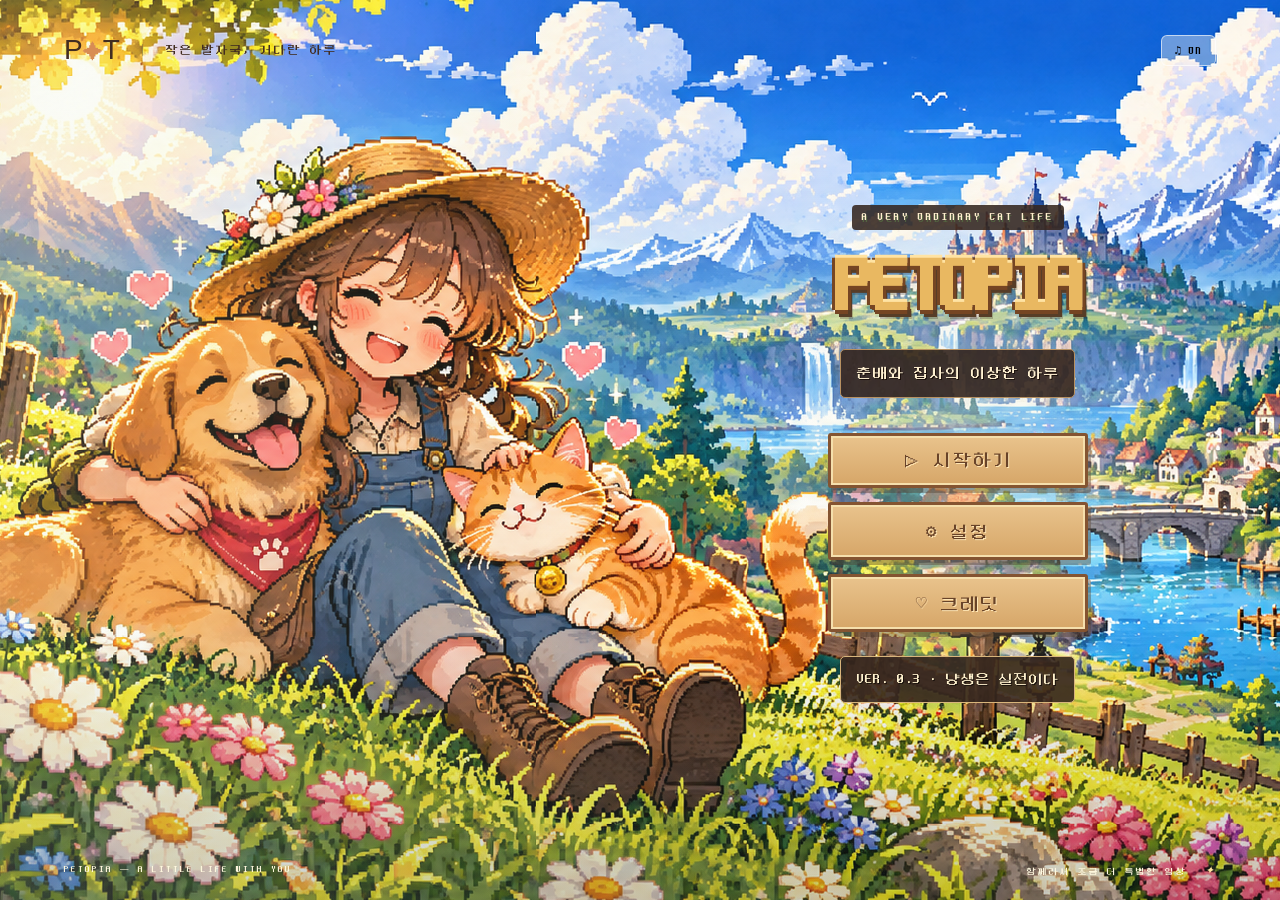
==== commit 041fca34: "Build Petopia v0.3 with cat survival, romance, daily life progression, and story scenes" ====
--- a/index.html
+++ b/index.html
@@ -27,6 +27,7 @@
     <div id="toast" role="status" aria-live="polite"></div>
     <script src="engine.js"></script>
     <script src="app.js"></script>
+    <script src="visuals.js"></script>
     <script src="game.js"></script>
     <script src="action.js"></script>
     <script src="arcade.js"></script>
--- a/style.css
+++ b/style.css
@@ -1384,8 +1384,18 @@
   background: #f5d59e;
 }
 .hero .version {
-  color: #f5efd4;
-  text-shadow: 1px 1px #4a6247;
+  display: inline-block;
+  margin: 24px 0 0;
+  padding: 10px 16px;
+  border: 1px solid #d8b57b;
+  border-radius: 5px;
+  background: #36271ee8;
+  color: #fff2ce;
+  font-size: 14px;
+  line-height: 1.8;
+  letter-spacing: 1px;
+  opacity: 1;
+  text-shadow: 1px 1px #1b130d;
 }
 .game-shell h1 {
   font-size: 28px;
@@ -2266,3 +2276,1262 @@
     transition: none;
   }
 }
+
+/* Keep slot deletion separate from the button that opens a save. */
+.slot-card {
+  display: flex;
+  flex-direction: column;
+  gap: 10px;
+  min-width: 0;
+}
+.slot-card > .slot {
+  width: 100%;
+  flex: 1;
+}
+.slot-delete {
+  border: 1px solid #cba38c;
+  background: #f4e4d2;
+  color: #884b38;
+  border-radius: 5px;
+  padding: 10px 6px;
+  font-size: 12px;
+}
+.slot-delete:hover {
+  background: #ecd2b9;
+  border-color: #a66c50;
+}
+.delete-actions {
+  display: flex;
+  gap: 12px;
+  margin-top: 24px;
+}
+.delete-actions .btn {
+  flex: 1;
+  margin-top: 0;
+}
+.btn.danger {
+  background: #975a43;
+  border-color: #7e4533;
+  color: #fff6e4;
+  box-shadow: 0 4px 0 #683c2d;
+}
+.btn.danger:hover {
+  background: #a8674d;
+}
+
+.character-portrait {
+  width: 128px;
+  max-width: 100%;
+  height: 128px;
+  object-fit: contain;
+  image-rendering: pixelated;
+  display: block;
+  margin: 0 auto 14px;
+}
+
+.owner-panel {
+  max-width: 560px;
+}
+.owner-input {
+  display: block;
+  width: 100%;
+  padding: 16px;
+  border: 2px solid #ab8a61;
+  border-radius: 5px;
+  background: #fff7e4;
+  color: #493626;
+  font-size: 18px;
+}
+.owner-input:focus {
+  outline: 3px solid #e9c78a;
+  outline-offset: 2px;
+}
+.owner-input[aria-invalid="true"] {
+  border-color: #ae604b;
+}
+.form-error {
+  color: #9e4938;
+  font-size: 13px;
+  min-height: 20px;
+  line-height: 1.6;
+}
+.slot-owner {
+  display: block;
+  font-size: 11px;
+  color: #6e5237;
+  overflow-wrap: anywhere;
+}
+.chosen-owner {
+  color: #765536;
+  font-size: 14px;
+  overflow-wrap: anywhere;
+}
+/* v3: warm wood, high contrast and readable Korean pixel typography. */
+:root {
+  --ink: #422d21;
+  --cream: #f4d9ac;
+  --green: #765136;
+  --orange: #b97640;
+}
+body[data-screen="game"] .shade,
+body[data-screen="intro"] .shade {
+  background: #26190f66;
+  backdrop-filter: blur(3px);
+}
+.panel,
+.game-shell {
+  background: #e7c69a;
+  border: 4px double #815638;
+  box-shadow: 0 14px 55px #2b190a55;
+  color: #422d21;
+}
+.game-shell {
+  padding: 28px 30px;
+}
+.game-shell h1,
+.panel h1 {
+  color: #452c1c;
+}
+.game-shell .eyebrow,
+.panel .eyebrow {
+  color: #775235;
+  font-size: 11px;
+}
+.game-shell .desc,
+.panel .desc,
+.note {
+  color: #66503a;
+  font-size: 14px;
+  line-height: 1.85;
+}
+.btn {
+  background: #edca94;
+  color: #50321f;
+  border: 2px solid #9b6d41;
+  box-shadow: 0 3px 0 #7b533533;
+  font-size: 15px;
+}
+.btn:hover {
+  background: #f5dcae;
+}
+.btn.primary {
+  background: #875b38;
+  color: #fff2cf;
+  border-color: #634027;
+  box-shadow: 0 3px 0 #543622;
+}
+.btn.primary:hover {
+  background: #9d6b42;
+}
+.btn:disabled {
+  opacity: 0.5;
+}
+.back,
+.text-button {
+  color: #69482e;
+  font-size: 13px;
+}
+.game-top {
+  border-color: #ba946b;
+}
+.wallet span,
+.wallet span:first-child {
+  background: #d3ad76;
+  color: #422c20;
+  font-size: 13px;
+  border: 1px solid #a87c50;
+}
+.day-label {
+  font-size: 14px;
+  color: #6d482c;
+  margin-left: auto;
+}
+.save-label {
+  font-size: 12px;
+  color: #6c4c32;
+}
+.home-title .date-chip {
+  font-size: 13px;
+  color: #6e4e34;
+}
+.status-strip {
+  background: #efd8b2;
+  border-color: #bd9468;
+}
+.status-strip small,
+.status-strip span {
+  color: #725235;
+  font-size: 12px;
+}
+.status-strip strong {
+  font-size: 19px;
+  color: #40291c;
+}
+.status-strip > div {
+  border-color: #c8a374;
+}
+.status-strip progress::-webkit-progress-bar,
+progress::-webkit-progress-bar {
+  background: #ccae7f;
+}
+.status-strip progress::-webkit-progress-value,
+progress::-webkit-progress-value {
+  background: #9e713d;
+}
+.daily-strip {
+  font-size: 13px;
+  color: #765235;
+}
+.section-heading h2 {
+  font-size: 19px;
+}
+.section-heading > span {
+  font-size: 12px;
+  color: #72553a;
+}
+.activity {
+  background: #efd1a0;
+  border: 2px solid #b18a5c;
+  color: #422c20;
+  min-height: 108px;
+}
+.activity:hover {
+  background: #f3deb9;
+  border-color: #8a5d36;
+}
+.activity small {
+  color: #765439;
+  font-size: 13px;
+  line-height: 1.7;
+}
+.activity strong {
+  font-size: 17px;
+}
+.activity-icon,
+.activity .arrow {
+  color: #94653b;
+}
+.activity.adventure {
+  background: #785235;
+  border-color: #5b3c25;
+}
+.activity.adventure:hover {
+  background: #8b603c;
+}
+.activity.adventure small,
+.activity.adventure .activity-icon {
+  color: #f0d2a0;
+}
+.activity-grid.six-activities .activity {
+  grid-column: auto;
+}
+.tip-banner,
+.game-notice {
+  background: #d9b782;
+  border-color: #b58a55;
+  color: #523a25;
+  font-size: 14px;
+  line-height: 1.9;
+}
+.destination {
+  background: #efd4a8;
+  border: 2px solid #b38b5b;
+  color: #4d321f;
+}
+.destination:hover:not(:disabled) {
+  background: #f5dfb8;
+}
+.destination > span {
+  color: #98673b;
+}
+.destination p,
+.destination small {
+  color: #745038;
+  font-size: 14px;
+}
+.tabs {
+  border-color: #b78d5f;
+}
+.tabs button {
+  background: #e1bd86;
+  border-color: #ad8052;
+  color: #65442e;
+  font-size: 15px;
+}
+.tabs button.selected {
+  background: #805735;
+  border-color: #634328;
+  color: #fff0cd;
+}
+.shop-card {
+  background: #efd6ad;
+  border: 2px solid #b68c5e;
+}
+.shop-card.equipped {
+  background: #e0bd84;
+  border-color: #9d713f;
+}
+.shop-card h3 {
+  font-size: 16px;
+}
+.shop-card p {
+  font-size: 13px;
+  color: #715039;
+}
+.shop-card .btn {
+  font-size: 13px;
+}
+.equipment-icon {
+  color: #9a6b3e;
+}
+.upgrade-button {
+  background: #dbb47d;
+  border: 2px solid #b08350;
+  color: #553820;
+  font-size: 14px;
+}
+.upgrade-button span {
+  color: #6a4529;
+}
+.empty-state {
+  background: #daba88;
+  color: #765234;
+  border-color: #af8251;
+  font-size: 14px;
+}
+.feed-item {
+  background: #efd8b2;
+  border-color: #bc9568;
+}
+.feed-item span,
+.feed-item p {
+  color: #6e5036;
+  font-size: 14px;
+}
+.feed-item strong {
+  color: #8b5335;
+}
+.field-label {
+  font-size: 15px;
+}
+input[type="number"],
+select {
+  background: #f5dfb9;
+  color: #49301f;
+  border: 2px solid #ae8051;
+  font-size: 15px;
+}
+.market-row,
+.loan-row {
+  border-color: #ba9162;
+  font-size: 15px;
+}
+.market-row small,
+.loan-row small {
+  color: #755334;
+  font-size: 12px;
+}
+.bank-card {
+  background: #795236;
+  border-color: #d1af7b;
+  color: #fff0c9;
+}
+.bank-card p {
+  color: #eed7b2;
+  font-size: 13px;
+}
+.bank-card > span {
+  font-size: 14px;
+}
+.game-shell details {
+  font-size: 14px;
+  line-height: 1.8;
+  margin-top: 22px;
+}
+.screen-tools {
+  display: grid;
+  grid-template-columns: repeat(5, 1fr);
+  gap: 8px;
+  padding-top: 24px;
+  margin-top: 24px;
+  border-top: 2px solid #ba9060;
+}
+.screen-tools button {
+  padding: 13px 6px;
+  border: 2px solid #a67a4c;
+  background: #d5af79;
+  color: #50321f;
+  border-radius: 5px;
+  font-size: 14px;
+}
+.screen-tools button:hover {
+  background: #e8c895;
+}
+.screen-tools #dayButton {
+  background: #70503b;
+  color: #fff0ce;
+  border-color: #543826;
+}
+.wood-sub {
+  display: inline-block;
+  background: #35261ee8;
+  color: #fff1d1;
+  border: 1px solid #b79162;
+  padding: 10px 15px;
+  border-radius: 5px;
+  font-size: 15px;
+  line-height: 1.8;
+  text-shadow: 1px 1px #1b100b;
+  letter-spacing: 1px;
+}
+.hero .eyebrow {
+  display: inline-block;
+  padding: 7px 10px;
+  background: #35261ee0;
+  color: #fff0ce;
+  border-radius: 4px;
+  font-size: 11px;
+  letter-spacing: 2px;
+}
+.hero .version {
+  font-size: 14px;
+}
+.modal-body {
+  color: #49311e;
+}
+.setting input {
+  color: #49311e;
+}
+dialog {
+  background: #f1d5a8;
+  border: 3px solid #987044;
+  color: #432b1d;
+}
+.cat-sprite {
+  flex-shrink: 0;
+  background-repeat: no-repeat;
+  background-size: 500% calc(var(--rows) * 100%);
+  background-position: calc(var(--col) * 25%) calc(var(--row) * 50%);
+  image-rendering: pixelated;
+  display: inline-block;
+}
+.chunbae-sprite {
+  width: 132px;
+  height: 190px;
+}
+.companion-sprite {
+  width: 155px;
+  height: 155px;
+}
+.breathing {
+  animation: catBreathe 2.4s ease-in-out infinite;
+}
+.still .breathing {
+  animation: none;
+}
+.home-cats {
+  display: flex;
+  align-items: flex-end;
+  justify-content: center;
+  position: absolute;
+  bottom: 28px;
+  z-index: 2;
+  width: 100%;
+  gap: 5px;
+}
+.pet-stage {
+  height: 270px;
+  background: linear-gradient(#dfc89f 67%, #ac8050 67% 70%, #cfa973 70%);
+  border: 2px solid #b68d5b;
+}
+.speech {
+  color: #573b24;
+  background: #f5dfb8;
+  border-color: #b18a59;
+  font-size: 14px;
+  max-width: 92%;
+  line-height: 1.6;
+  top: 14px;
+}
+.speech:after {
+  background: #f5dfb8;
+  border-color: #b18a59;
+}
+.stage-label {
+  font-size: 12px;
+  color: #5f432a;
+}
+.floor-rug {
+  background: #bd935d;
+  border-color: #a57a47;
+  width: 220px;
+}
+.house-0 {
+  background: linear-gradient(#8caa79 67%, #6f8454 67% 70%, #b1a171 70%);
+}
+.house-0 .window-pixel,
+.house-0 .wall-picture {
+  display: none;
+}
+.house-0:before {
+  content: "♧";
+  position: absolute;
+  font-size: 180px;
+  color: #617e51;
+  left: 4%;
+  bottom: 15px;
+}
+.house-1 {
+  background: linear-gradient(#c49b67 67%, #9b713f 67% 70%, #b48b57 70%);
+}
+.inventory-list {
+  border: 2px solid #b58a5a;
+  border-radius: 6px;
+  background: #e2bf8c;
+  padding: 15px;
+}
+.inventory-list > div {
+  display: flex;
+  justify-content: space-between;
+  gap: 15px;
+  padding: 12px 0;
+  border-bottom: 1px solid #bb9161;
+  font-size: 14px;
+}
+.inventory-list span {
+  color: #785535;
+}
+.result-cat,
+.sleeping-pair,
+.date-cats {
+  display: flex;
+  justify-content: center;
+  align-items: center;
+}
+.romance-stage {
+  height: 245px;
+  background: linear-gradient(#d9bfa5, #efd4ab);
+  border: 2px solid #b98b69;
+  border-radius: 8px;
+  display: flex;
+  align-items: center;
+  justify-content: center;
+  position: relative;
+  margin: 22px 0;
+}
+.romance-stage .cat-sprite {
+  width: 180px;
+  height: 180px;
+}
+.relationship-badge {
+  position: absolute;
+  top: 15px;
+  left: 15px;
+  background: #8f5c4c;
+  color: #ffe7cc;
+  padding: 8px 12px;
+  border-radius: 20px;
+  font-size: 14px;
+}
+.romance-hearts {
+  position: absolute;
+  bottom: 15px;
+  color: #a35c5c;
+  letter-spacing: 3px;
+  font-size: 18px;
+}
+.romance-actions {
+  display: grid;
+  grid-template-columns: 1fr 1fr;
+  gap: 10px;
+}
+.empty-romance {
+  text-align: center;
+  border: 2px dashed #ad815c;
+  background: #dfbc8d;
+  padding: 40px 15px;
+  margin-bottom: 20px;
+}
+.empty-romance > span {
+  font-size: 60px;
+  color: #a06a61;
+}
+.new-crush {
+  text-align: center;
+  border: 3px double #a16b54;
+  padding: 20px;
+  margin: 20px 0;
+  background: #f1cfaa;
+}
+.day-summary {
+  text-align: center;
+}
+.day-summary h1 {
+  font-size: 46px;
+  color: #805435;
+}
+.day-summary .sleeping-pair {
+  height: 180px;
+}
+.day-deltas {
+  display: grid;
+  grid-template-columns: repeat(4, 1fr);
+  gap: 10px;
+}
+.day-deltas > div {
+  background: #efd7af;
+  border: 2px solid #ba8d5b;
+  border-radius: 6px;
+  padding: 18px 8px;
+}
+.day-deltas span {
+  display: block;
+  font-size: 14px;
+  margin-bottom: 12px;
+}
+.day-deltas strong {
+  font-size: 22px;
+}
+.positive {
+  color: #77612a;
+}
+.negative {
+  color: #a0523b;
+}
+.day-ledger {
+  text-align: left;
+  background: #d6b280;
+  padding: 16px 22px;
+  margin: 22px 0;
+  font-size: 14px;
+  line-height: 1.8;
+  border-radius: 6px;
+}
+.cutscene {
+  height: 220px;
+  overflow: hidden;
+  position: relative;
+  display: flex;
+  justify-content: center;
+  align-items: center;
+  background: linear-gradient(#b8d7d0 60%, #c2a780 60%);
+  border: 3px solid #9d7a53;
+  border-radius: 6px;
+}
+.city-blocks {
+  position: absolute;
+  inset: 20% 0 40%;
+  background: repeating-linear-gradient(
+    90deg,
+    #8da1a4 0 40px,
+    transparent 40px 55px,
+    #9aafab 55px 100px
+  );
+  opacity: 0.7;
+}
+.owner-actor {
+  width: 100px;
+  height: 130px;
+  position: relative;
+  z-index: 3;
+}
+.owner-actor canvas {
+  width: 100%;
+  height: 100%;
+  image-rendering: pixelated;
+}
+.owner-actor > span {
+  position: absolute;
+  left: 30%;
+  top: -10px;
+  font-size: 28px;
+  z-index: 2;
+}
+.walking {
+  animation: ownerCommute 2s ease-in-out infinite;
+}
+.scene-construction {
+  background: linear-gradient(#dcc9a4 60%, #af8758 60%);
+}
+.scene-lab {
+  background: linear-gradient(#c3dbda 60%, #94aba4 60%);
+}
+.scene-sleep {
+  background: linear-gradient(#55536b 60%, #84715d 60%);
+}
+.live-stage {
+  height: 250px;
+  border: 3px solid #ae8259;
+  position: relative;
+  display: flex;
+  justify-content: center;
+  align-items: center;
+  background: linear-gradient(#d6c1a6 70%, #bd976a 70%);
+  overflow: hidden;
+  margin: 20px 0;
+}
+.live-stage .cat-sprite {
+  position: relative;
+  z-index: 2;
+}
+.live-badge {
+  position: absolute;
+  left: 12px;
+  top: 12px;
+  background: #a75e51;
+  color: #fff0d1;
+  padding: 5px 9px;
+  font-size: 12px;
+  border-radius: 5px;
+}
+.live-chat {
+  position: absolute;
+  bottom: 10px;
+  left: 12px;
+  right: 12px;
+  background: #493123df;
+  color: #fff0d3;
+  padding: 9px;
+  font-size: 13px;
+  z-index: 5;
+}
+.live-stage .owner-actor {
+  position: absolute;
+  right: 15%;
+  bottom: 40px;
+}
+.owner-actor[hidden] {
+  display: none;
+}
+.dance-scene .owner-actor {
+  animation: ownerDance 0.35s infinite alternate;
+}
+.dance-scene .cat-sprite {
+  animation: catBreathe 0.4s infinite alternate;
+}
+.paw-scene .cat-sprite {
+  transform: scale(2) translateY(20px);
+  transition: 0.5s;
+}
+.bounce-scene .cat-sprite {
+  animation: catBounce 0.4s infinite alternate;
+}
+.sleep-scene {
+  filter: brightness(0.85);
+}
+.social-photo {
+  background: linear-gradient(#dfbfa0 65%, #c6a273 65%);
+  border-color: #ac7e51;
+}
+.social-profile p {
+  color: #745336;
+  font-size: 14px;
+}
+.badge {
+  background: #c5a270;
+  color: #51371f;
+  font-size: 12px;
+}
+.hospital-stage {
+  background: #d6bea0;
+  border-color: #af875b;
+}
+.dungeon-intro {
+  display: grid;
+  grid-template-columns: 1fr 1fr;
+  gap: 20px;
+  align-items: center;
+  background: #cfa775;
+  border: 3px double #9c6d3f;
+  border-radius: 8px;
+  margin: 20px 0;
+}
+.survival-poster {
+  display: flex;
+  flex-direction: column;
+  align-items: center;
+  justify-content: center;
+  padding: 15px;
+}
+.survival-poster span {
+  font-size: 16px;
+  color: #69442b;
+}
+.boss-timeline {
+  padding: 20px;
+  font-size: 14px;
+  line-height: 1.8;
+}
+.boss-timeline strong {
+  display: block;
+  padding: 10px 0;
+  color: #7f442e;
+  font-size: 18px;
+}
+.dungeon-entry {
+  display: flex;
+  align-items: center;
+  gap: 15px;
+  margin: 20px 0;
+}
+.dungeon-entry > span {
+  font-size: 13px;
+  line-height: 1.7;
+}
+.boss-codex {
+  display: grid;
+  grid-template-columns: 1fr 1fr;
+  gap: 12px;
+  padding: 20px;
+  background: #e2bc86;
+  font-size: 14px;
+}
+.survival-hud {
+  display: flex;
+  align-items: center;
+  gap: 18px;
+  padding: 15px 0;
+  font-size: 15px;
+}
+.survival-hud strong {
+  font-size: 24px;
+}
+.survival-hud button {
+  margin-left: auto;
+}
+.boss-run-bars > div {
+  display: flex;
+  align-items: center;
+  gap: 10px;
+  font-size: 12px;
+  padding: 9px 0;
+}
+.boss-run-bars > div span {
+  min-width: 130px;
+}
+.boss-run-bars progress {
+  height: 10px;
+}
+.boss-run-bars progress::-webkit-progress-value {
+  background: #a2635b;
+}
+.boss-run-bars small {
+  white-space: nowrap;
+}
+.run-build {
+  font-size: 12px;
+  line-height: 1.8;
+  background: #d5b17e;
+  padding: 10px;
+  margin-top: 10px;
+  border-radius: 4px;
+  min-height: 36px;
+}
+.upgrade-choices {
+  display: flex;
+  flex-direction: column;
+  gap: 10px;
+  width: min(500px, 95%);
+}
+.upgrade-choices .btn {
+  margin: 0 !important;
+  box-shadow: none;
+}
+.upgrade-choices strong,
+.upgrade-choices small {
+  display: block;
+  font-size: 15px;
+  line-height: 1.8;
+}
+.upgrade-choices small {
+  font-size: 13px;
+}
+#survivalOverlay {
+  position: absolute;
+  inset: 0;
+  display: flex;
+  flex-direction: column;
+  align-items: center;
+  justify-content: center;
+  background: #302016e8;
+  color: #fff0d1;
+  padding: 20px;
+  backdrop-filter: blur(3px);
+}
+#survivalOverlay[hidden] {
+  display: none;
+}
+#survivalOverlay h2 {
+  color: #f6d49f;
+  font-size: 25px;
+}
+#survivalOverlay p {
+  font-size: 14px;
+  line-height: 1.7;
+  text-align: center;
+}
+#survivalCanvas {
+  width: 100%;
+  height: auto;
+  touch-action: none;
+  display: block;
+  image-rendering: pixelated;
+}
+.intro-panel {
+  width: min(900px, 100%);
+  margin: auto;
+  background: #e5c396;
+  border: 4px double #8c603c;
+  border-radius: 10px;
+  overflow: hidden;
+}
+.intro-forest {
+  height: 360px;
+  position: relative;
+  overflow: hidden;
+  background: linear-gradient(#4f6e57 0, #8ea17a 65%, #7b8e5b 66%);
+  display: flex;
+  justify-content: center;
+  align-items: flex-end;
+  padding-bottom: 20px;
+}
+.intro-tree {
+  position: absolute;
+  left: 15%;
+  top: -60px;
+  width: 85px;
+  height: 370px;
+  background: repeating-linear-gradient(
+    90deg,
+    #634a31 0 12px,
+    #74573a 12px 20px
+  );
+  transform: rotate(-5deg);
+}
+.intro-tree:before {
+  content: "";
+  position: absolute;
+  top: -35px;
+  left: -150px;
+  width: 430px;
+  height: 250px;
+  background: #355d42;
+  border-radius: 38%;
+  box-shadow:
+    80px 30px #426c47,
+    -100px 20px #3e6344;
+}
+.intro-bush {
+  position: absolute;
+  bottom: 0;
+  width: 270px;
+  height: 95px;
+  background: #426f49;
+  border-radius: 50% 50% 0 0;
+  z-index: 2;
+}
+.bush-left {
+  left: 5%;
+}
+.bush-right {
+  right: 2%;
+  background: #587d4c;
+}
+.intro-forest .cat-sprite {
+  z-index: 3;
+}
+.intro-sun {
+  position: absolute;
+  right: 20%;
+  top: 50px;
+  color: #f5d886;
+  font-size: 48px;
+  text-shadow: 0 0 45px #ffdc8a;
+}
+.intro-dialogue {
+  padding: 25px 32px;
+  min-height: 210px;
+}
+.intro-dialogue small {
+  color: #96623a;
+  font-size: 16px;
+}
+.intro-dialogue p {
+  font-size: 18px;
+  line-height: 1.9;
+  min-height: 70px;
+}
+.intro-actions {
+  display: flex;
+  justify-content: space-between;
+  align-items: center;
+}
+.shivering {
+  animation: shiver 0.13s infinite alternate;
+}
+@keyframes shiver {
+  from {
+    transform: translateX(-2px) rotate(-1deg);
+  }
+  to {
+    transform: translateX(2px) rotate(1deg);
+  }
+}
+@keyframes catBreathe {
+  50% {
+    transform: translateY(-3px) scaleY(1.015);
+  }
+}
+@keyframes ownerCommute {
+  0% {
+    transform: translateX(-100px);
+  }
+  50% {
+    transform: translateX(30px) translateY(-5px);
+  }
+  100% {
+    transform: translateX(150px);
+  }
+}
+@keyframes ownerDance {
+  from {
+    transform: rotate(-15deg) translateY(-5px);
+  }
+  to {
+    transform: rotate(15deg) translateY(3px);
+  }
+}
+@keyframes catBounce {
+  to {
+    transform: translateY(-15px) rotate(4deg);
+  }
+}
+@media (max-width: 650px) {
+  .game-shell {
+    padding: 20px 14px;
+  }
+  .wallet {
+    flex-wrap: wrap;
+    justify-content: flex-end;
+  }
+  .wallet span {
+    font-size: 11px;
+  }
+  .save-label {
+    display: none;
+  }
+  .day-label {
+    font-size: 12px;
+  }
+  .game-shell .desc,
+  .note {
+    font-size: 13px;
+  }
+  .activity strong {
+    font-size: 15px;
+  }
+  .activity small {
+    font-size: 12px;
+  }
+  .activity {
+    padding: 15px 10px;
+    gap: 8px;
+    min-height: 125px;
+  }
+  .activity-icon {
+    font-size: 22px;
+  }
+  .status-strip small,
+  .status-strip span {
+    font-size: 11px;
+  }
+  .daily-strip {
+    font-size: 11px;
+  }
+  .screen-tools {
+    grid-template-columns: repeat(3, 1fr);
+    gap: 7px;
+  }
+  .screen-tools button {
+    font-size: 12px;
+    padding: 13px 5px;
+  }
+  .home-title .date-chip {
+    font-size: 12px;
+  }
+  .speech {
+    font-size: 12px;
+  }
+  .pet-stage {
+    height: 265px;
+  }
+  .home-cats {
+    gap: 0;
+  }
+  .home-cats .chunbae-sprite {
+    width: 120px;
+    height: 180px;
+  }
+  .home-cats .companion-sprite {
+    width: 140px;
+    height: 140px;
+  }
+  .tip-banner,
+  .game-notice {
+    font-size: 13px;
+  }
+  .shop-card h3 {
+    font-size: 14px;
+    min-height: 28px;
+  }
+  .shop-card p {
+    font-size: 12px;
+    min-height: 30px;
+  }
+  .game-shell .shop-card .btn {
+    font-size: 12px;
+    padding: 11px 5px;
+  }
+  .shop-grid {
+    grid-template-columns: 1fr 1fr;
+    gap: 9px;
+  }
+  .destination h2 {
+    font-size: 16px;
+  }
+  .destination p,
+  .destination small {
+    font-size: 12px;
+  }
+  .market-row,
+  .loan-row {
+    font-size: 13px;
+  }
+  .market-row .btn,
+  .loan-row .btn {
+    font-size: 11px;
+  }
+  .field-label {
+    font-size: 13px;
+  }
+  .day-deltas {
+    grid-template-columns: 1fr 1fr;
+  }
+  .day-deltas strong {
+    font-size: 22px;
+  }
+  .day-summary h1 {
+    font-size: 38px;
+  }
+  .dungeon-intro {
+    grid-template-columns: 1fr;
+    gap: 0;
+  }
+  .survival-poster {
+    height: 180px;
+  }
+  .boss-timeline {
+    padding: 12px 20px;
+  }
+  .boss-timeline strong {
+    font-size: 18px;
+  }
+  .dungeon-entry {
+    flex-direction: column;
+    align-items: stretch;
+  }
+  .boss-codex {
+    grid-template-columns: 1fr;
+  }
+  .survival-hud {
+    font-size: 12px;
+    gap: 9px;
+    flex-wrap: wrap;
+  }
+  .survival-hud strong {
+    font-size: 20px;
+  }
+  .action-controls {
+    flex-wrap: wrap;
+  }
+  .action-controls > span {
+    font-size: 11px;
+  }
+  .action-controls .btn {
+    font-size: 12px;
+  }
+  .boss-run-bars > div {
+    flex-wrap: wrap;
+    font-size: 12px;
+  }
+  .boss-run-bars progress {
+    min-width: 120px;
+  }
+  .romance-actions .btn {
+    font-size: 12px;
+  }
+  .romance-hearts {
+    font-size: 16px;
+    letter-spacing: 1px;
+  }
+  .live-chat {
+    font-size: 12px;
+  }
+  .intro-forest {
+    height: 300px;
+  }
+  .intro-dialogue {
+    padding: 22px 18px;
+  }
+  .intro-dialogue p {
+    font-size: 16px;
+  }
+  .intro-tree {
+    left: 7%;
+  }
+  .intro-bush {
+    width: 170px;
+  }
+  .inventory-list > div {
+    font-size: 13px;
+    flex-direction: column;
+    gap: 7px;
+  }
+  .wood-sub {
+    font-size: 14px;
+  }
+  .date-cats .cat-sprite {
+    width: 130px;
+  }
+  .upgrade-choices strong {
+    font-size: 13px;
+  }
+  .upgrade-choices small {
+    font-size: 11px;
+  }
+  #survivalOverlay {
+    padding: 10px;
+  }
+  #survivalOverlay h2 {
+    font-size: 20px;
+  }
+  #survivalOverlay p {
+    font-size: 12px;
+  }
+  .upgrade-choices .btn {
+    padding: 8px 10px;
+  }
+}
+@media (prefers-reduced-motion: reduce) {
+  .shivering,
+  .breathing,
+  .walking,
+  .dance-scene .owner-actor,
+  .paw-scene .cat-sprite,
+  .bounce-scene .cat-sprite {
+    animation: none;
+    transition: none;
+  }
+}
+
+.chunbae-sprite { clip-path: inset(0 6px); }
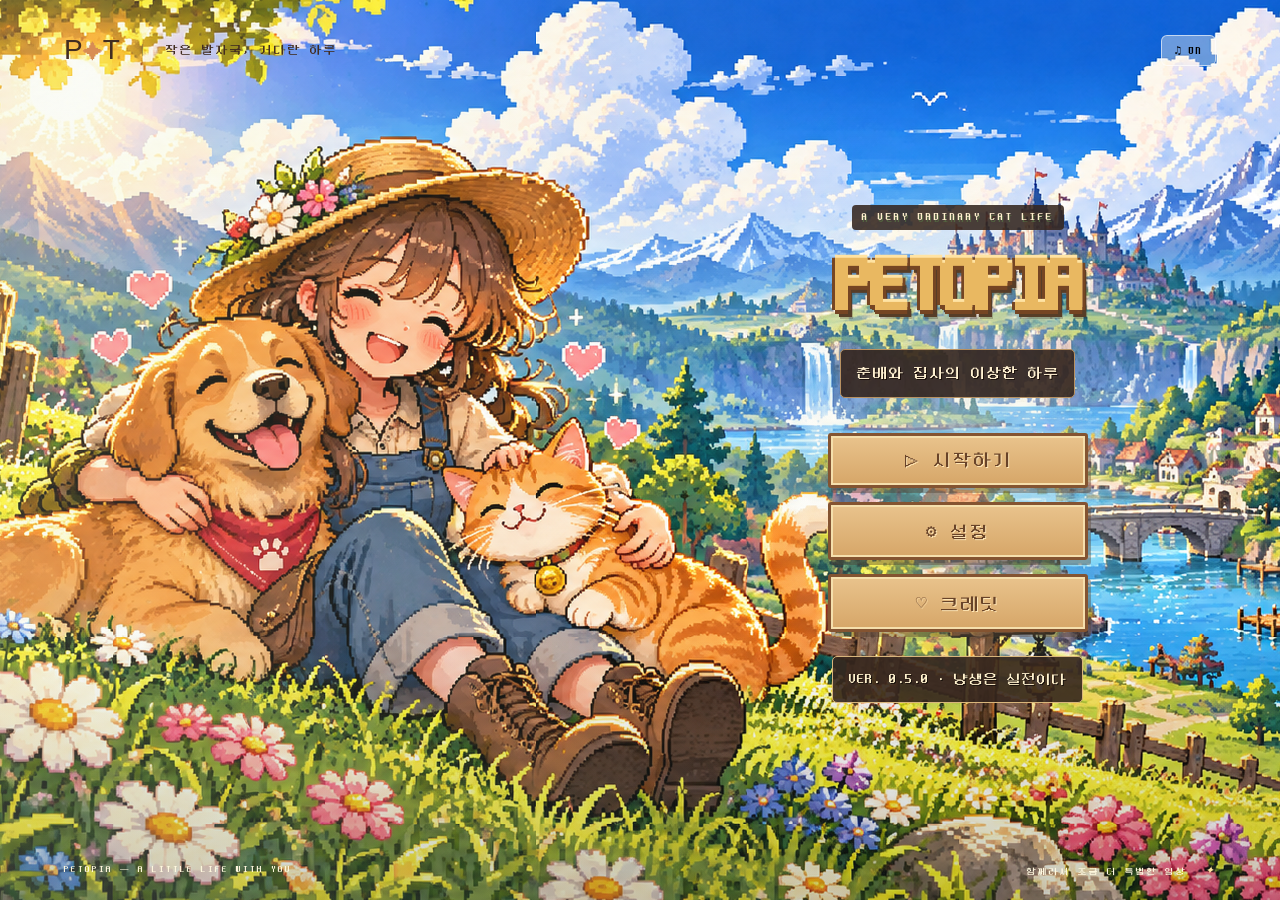
==== commit 730940a4: "Expand Petopia v0.5 social, healing, upgrades and survival presentation" ====
--- a/index.html
+++ b/index.html
@@ -26,6 +26,7 @@
     <dialog id="modal"></dialog>
     <div id="toast" role="status" aria-live="polite"></div>
     <script src="engine.js"></script>
+    <script src="social.js"></script>
     <script src="app.js"></script>
     <script src="visuals.js"></script>
     <script src="game.js"></script>
--- a/style.css
+++ b/style.css
@@ -2522,7 +2522,7 @@
 .activity.adventure .activity-icon {
   color: #f0d2a0;
 }
-.activity-grid.six-activities .activity {
+.activity-grid.eight-activities .activity {
   grid-column: auto;
 }
 .tip-banner,
@@ -2650,7 +2650,7 @@
 }
 .screen-tools {
   display: grid;
-  grid-template-columns: repeat(5, 1fr);
+  grid-template-columns: repeat(3, 1fr);
   gap: 8px;
   padding-top: 24px;
   margin-top: 24px;
@@ -3534,4 +3534,1100 @@
   }
 }
 
-.chunbae-sprite { clip-path: inset(0 6px); }
+.chunbae-sprite {
+  clip-path: inset(0 6px);
+}
+/* v0.4 readability, daily life and survival */
+.back,
+.date-chip {
+  border: 2px solid #966e40 !important;
+  border-radius: 8px;
+  background: #f4d6a3 !important;
+  color: #47301c !important;
+  padding: 10px 15px !important;
+  box-shadow: 0 3px 0 #694728;
+  font-weight: bold;
+}
+.stats-six {
+  display: grid !important;
+  grid-template-columns: repeat(3, minmax(0, 1fr)) !important;
+  gap: 10px;
+  border: 0;
+  background: transparent;
+  padding: 0;
+  box-shadow: none;
+}
+.status-strip.stats-six > div {
+  background: #fff0d4;
+  border: 2px solid #bd9565;
+  border-radius: 10px;
+  padding: 14px;
+  min-width: 0;
+}
+.stats-six strong {
+  font-size: 20px;
+}
+.stats-six span {
+  line-height: 1.5;
+}
+.gold-label {
+  color: #80510c !important;
+}
+.diamond-label {
+  color: #126478 !important;
+  font-weight: bold;
+  font-size: 17px !important;
+}
+.daily-strip {
+  gap: 8px;
+  flex-wrap: wrap;
+}
+.daily-strip > span {
+  border: 2px solid #bb9260;
+  background: #f5dfb9;
+  padding: 8px 12px;
+  border-radius: 7px;
+  color: #483020;
+}
+.game-top {
+  position: relative;
+  flex-wrap: wrap;
+}
+.day-label {
+  margin: auto !important;
+  text-align: center;
+  font-weight: bold;
+  font-size: 20px;
+  color: #50341e;
+}
+.day-label button {
+  border: 1px solid #ad8556;
+  border-radius: 5px;
+  background: #ffe7ba;
+  padding: 7px;
+  cursor: pointer;
+}
+.calendar-grid {
+  display: grid;
+  grid-template-columns: repeat(7, 1fr);
+  gap: 5px;
+}
+.calendar-grid > div {
+  min-height: 52px;
+  background: #f2d6a7;
+  padding: 7px;
+  border: 1px solid #b38958;
+  border-radius: 4px;
+}
+.calendar-grid small {
+  display: block;
+  font-size: 10px;
+}
+.calendar-grid .today {
+  outline: 3px solid #9b522f;
+  background: #ffe9c4;
+}
+.portfolio,
+.event-banner {
+  padding: 18px;
+  background: #f9e6c6;
+  border: 2px solid #b48a55;
+  border-radius: 10px;
+  margin: 14px 0;
+  line-height: 1.7;
+}
+.portfolio p {
+  border-bottom: 1px solid #cfb18a;
+  padding: 9px;
+}
+.daily-log {
+  height: 100px;
+  overflow-y: auto;
+  padding: 8px 14px;
+  border: 2px solid #a88155;
+  background: #fff1d9;
+  border-radius: 8px;
+  line-height: 1.6;
+}
+.daily-log p {
+  margin: 3px 0;
+}
+.market-row small {
+  display: block;
+  font-size: 12px;
+}
+.market-row b {
+  min-width: 120px;
+}
+.hero-health {
+  flex: 1;
+  min-width: 240px;
+  max-width: 520px;
+  background: #302730;
+  border: 2px solid #f1c896;
+  border-radius: 9px;
+  padding: 10px;
+  color: #fff8e2;
+  font-weight: bold;
+  text-align: center;
+}
+.hero-health progress {
+  display: block;
+  width: 100%;
+  height: 27px;
+  margin-top: 7px;
+  accent-color: #e95e6d;
+}
+.hero-health progress::-webkit-progress-bar {
+  background: #4e2935;
+  border-radius: 6px;
+}
+.hero-health progress::-webkit-progress-value {
+  background: linear-gradient(#fc9c91, #df425e);
+  border-radius: 5px;
+  box-shadow: inset 0 3px #ffffff55;
+}
+.upgrade-choices .btn {
+  border: 3px solid var(--aug-border, #b77440) !important;
+  background: var(--aug-bg, #fce6c5) !important;
+  color: #302326 !important;
+  box-shadow: 0 5px 0 #31212777;
+  padding: 18px !important;
+  min-height: 185px;
+  text-align: center;
+}
+.upgrade-choices small {
+  color: #342b32 !important;
+  font-size: 16px !important;
+  line-height: 1.6;
+}
+.upgrade-choices strong {
+  font-size: 20px !important;
+}
+.upgrade-choices em {
+  display: block;
+  font-size: 12px;
+  margin: 6px;
+  font-style: normal;
+}
+.augment-icon {
+  display: block;
+  font-size: 38px;
+}
+.augment-weapon {
+  --aug-bg: #ffe0b4;
+  --aug-border: #ad6423;
+}
+.augment-power {
+  --aug-bg: #ffd1cd;
+  --aug-border: #b44343;
+}
+.augment-range {
+  --aug-bg: #d8d2fb;
+  --aug-border: #7660ba;
+}
+.augment-speed {
+  --aug-bg: #d4efed;
+  --aug-border: #357e82;
+}
+.augment-vamp {
+  --aug-bg: #f2cce2;
+  --aug-border: #a4356c;
+}
+.augment-magnet {
+  --aug-bg: #cce1fc;
+  --aug-border: #3d71b2;
+}
+.augment-luck {
+  --aug-bg: #e4edbd;
+  --aug-border: #6e8236;
+}
+.run-build {
+  display: flex !important;
+  gap: 9px;
+  flex-wrap: wrap;
+  padding: 12px;
+  background: #302934 !important;
+  border-radius: 10px;
+}
+.build-item {
+  min-width: 100px;
+  flex: 0 0 110px;
+  background: var(--aug-bg);
+  border: 2px solid var(--aug-border);
+  border-radius: 8px;
+  padding: 9px;
+  color: #302326;
+  text-align: center;
+}
+.build-item > span {
+  display: block;
+  font-size: 32px;
+}
+.build-item strong,
+.build-item small {
+  display: block;
+  line-height: 1.5;
+  font-size: 13px;
+}
+.house-0 {
+  background: linear-gradient(
+    180deg,
+    #263348 0 54%,
+    #566072 54% 57%,
+    #46414a 57% 76%,
+    #303039 76%
+  ) !important;
+  border-color: #4f4240 !important;
+}
+.house-0:before {
+  content: "" !important;
+  position: absolute !important;
+  inset: 20px 25% 43% 5% !important;
+  background:
+    repeating-linear-gradient(0deg, transparent 0 20px, #654f4922 21px 23px),
+    repeating-linear-gradient(90deg, #6b5a58 0 58px, #403d48 60px 63px) !important;
+  border-bottom: 7px solid #242a35 !important;
+  width: auto !important;
+  height: auto !important;
+  transform: none !important;
+}
+.house-0 .window-pixel,
+.house-0 .wall-picture {
+  display: none !important;
+}
+.house-0 .floor-rug {
+  background: repeating-linear-gradient(
+    90deg,
+    #7c6553 0 15px,
+    #756052 15px 17px
+  ) !important;
+  border: 3px solid #a88b67 !important;
+  transform: rotate(-5deg);
+  border-radius: 0 !important;
+}
+.house-0 .speech {
+  background: #f3dfbf;
+}
+.street-lamp {
+  position: absolute;
+  right: 12%;
+  top: 4%;
+  height: 180px;
+  width: 7px;
+  background: #131e2c;
+}
+.street-lamp:before {
+  content: "";
+  position: absolute;
+  left: -24px;
+  width: 48px;
+  height: 35px;
+  background: #f2d98d;
+  box-shadow: 0 0 60px 30px #ffdc872b;
+  border: 6px solid #233040;
+}
+.street-bag {
+  position: absolute;
+  bottom: 23%;
+  left: 15%;
+  font-size: 43px;
+  color: #b59b72;
+}
+.street-paper {
+  position: absolute;
+  bottom: 15%;
+  left: 36%;
+  width: 100px;
+  padding: 8px;
+  color: #72675b;
+  background: #b5ab94;
+  font-size: 11px;
+  transform: rotate(6deg);
+}
+.rain-layer {
+  display: none;
+  pointer-events: none;
+  position: absolute;
+  inset: 0;
+  z-index: 3;
+  overflow: hidden;
+}
+.raining .rain-layer {
+  display: block;
+  background: repeating-linear-gradient(
+    105deg,
+    transparent 0 35px,
+    #c8e7ff66 36px 38px,
+    transparent 39px 65px
+  );
+  animation: rain-fall 0.5s linear infinite;
+  opacity: 0.5;
+}
+.raining:not(.house-0) .rain-layer {
+  inset: 15px auto auto 8%;
+  width: 100px;
+  height: 100px;
+}
+.raining:after {
+  content: "☂ 비 오는 날";
+  position: absolute;
+  right: 14px;
+  top: 12px;
+  background: #25354bdc;
+  color: #e7efff;
+  padding: 8px;
+  border-radius: 5px;
+  z-index: 4;
+}
+@keyframes rain-fall {
+  from {
+    background-position: 0 -60px;
+  }
+  to {
+    background-position: -16px 60px;
+  }
+}
+@media (max-width: 650px) {
+  .stats-six {
+    grid-template-columns: repeat(2, minmax(0, 1fr)) !important;
+  }
+  .stats-six strong {
+    font-size: 16px;
+  }
+  .hero-health {
+    min-width: 180px;
+    width: 100%;
+    order: 3;
+  }
+  .calendar-grid > div {
+    padding: 4px;
+    font-size: 12px;
+    min-height: 43px;
+  }
+  .build-item {
+    flex-basis: 90px;
+    min-width: 80px;
+  }
+  .market-row {
+    flex-wrap: wrap;
+  }
+  .game-top .wallet {
+    width: 100%;
+    justify-content: center;
+  }
+  .day-label {
+    font-size: 17px;
+  }
+  .upgrade-choices .btn {
+    min-height: 145px;
+  }
+}
+@media (prefers-reduced-motion: reduce) {
+  .rain-layer {
+    animation: none !important;
+  }
+}
+.item-icon {
+  width: 40px;
+  height: 40px;
+  display: inline-block;
+  vertical-align: middle;
+  filter: drop-shadow(0 2px 0 #39253044);
+}
+.augment-icon .item-icon {
+  width: 52px;
+  height: 52px;
+}
+.event-tip {
+  display: block;
+  font-size: 14px;
+  color: #704426;
+}
+.boss-run-bars > div > span {
+  min-width: 160px;
+  line-height: 1.4;
+}
+.game-shell .dpad button {
+  background: #f7ddb1;
+  color: #4d3525;
+  border-color: #b38a55;
+}
+.daily-strip {
+  margin-top: 14px;
+}
+
+.calendar-weekdays {
+  display: grid;
+  grid-template-columns: repeat(7, 1fr);
+  gap: 5px;
+  text-align: center;
+  font-weight: bold;
+  padding: 12px 0 8px;
+}
+.calendar-grid .sunday,
+.calendar-weekdays .sunday {
+  color: #ac3933;
+}
+.calendar-grid .saturday,
+.calendar-weekdays .saturday {
+  color: #3268a4;
+}
+
+.guide-panel {
+  display: flex;
+  align-items: center;
+  gap: 14px;
+  justify-content: space-between;
+}
+.guide-panel p {
+  margin: 0;
+  line-height: 1.7;
+}
+.guide-panel .text-button {
+  flex-shrink: 0;
+  color: #634325;
+  font-weight: bold;
+}
+.game-top + .event-banner {
+  margin-top: 0;
+  text-align: center;
+}
+.game-top + .event-banner .choice-row {
+  justify-content: center;
+}
+@media (max-width: 650px) {
+  .guide-panel {
+    align-items: flex-start;
+    flex-direction: column;
+    gap: 6px;
+  }
+  .guide-panel .text-button {
+    align-self: flex-end;
+  }
+}
+
+/* Keep every augment reachable, including narrow and short screens. */
+#survivalOverlay {
+  justify-content: flex-start;
+  overflow-y: auto;
+  overscroll-behavior: contain;
+  gap: 10px;
+  scrollbar-gutter: stable;
+}
+#survivalOverlay > h2,
+#survivalOverlay > p {
+  flex-shrink: 0;
+  margin: 0;
+}
+#survivalOverlay .upgrade-choices {
+  display: grid;
+  grid-template-columns: repeat(3, minmax(0, 1fr));
+  width: 100%;
+  gap: 10px;
+  flex-shrink: 0;
+}
+.action-wrap #survivalOverlay .upgrade-choices .btn {
+  min-height: 0 !important;
+  padding: 12px !important;
+  white-space: normal;
+  overflow-wrap: anywhere;
+}
+#survivalOverlay .upgrade-choices strong {
+  font-size: 16px !important;
+  line-height: 1.45;
+}
+#survivalOverlay .upgrade-choices small {
+  font-size: 13px !important;
+  line-height: 1.5;
+}
+#survivalOverlay .augment-icon {
+  font-size: 30px;
+}
+#survivalOverlay .augment-icon .item-icon {
+  width: 36px;
+  height: 36px;
+}
+@media (max-width: 650px) {
+  .action-wrap:has(#survivalOverlay:not([hidden])) {
+    min-height: min(440px, 75svh);
+  }
+  #survivalOverlay .upgrade-choices {
+    grid-template-columns: 1fr;
+  }
+  #survivalOverlay .upgrade-choices .btn {
+    display: grid;
+    grid-template-columns: 42px minmax(0, 1fr);
+    column-gap: 8px;
+    text-align: left;
+  }
+  #survivalOverlay .augment-icon {
+    grid-row: 1/4;
+    align-self: center;
+  }
+  #survivalOverlay .upgrade-choices em {
+    margin: 0;
+  }
+  #survivalOverlay .upgrade-choices strong {
+    font-size: 14px !important;
+  }
+  #survivalOverlay .upgrade-choices small {
+    font-size: 12px !important;
+  }
+}
+
+.claw-machine {
+  position: relative;
+  isolation: isolate;
+}
+.claw-machine .mini-canvas {
+  display: block;
+  margin: 0 auto;
+  width: 100%;
+}
+.claw-feedback {
+  position: absolute;
+  inset: 12% 0 auto;
+  display: flex;
+  align-items: center;
+  flex-direction: column;
+  gap: 8px;
+  pointer-events: none;
+  text-align: center;
+  z-index: 2;
+}
+.claw-feedback[hidden] {
+  display: none;
+}
+.claw-feedback strong {
+  font-family: Neo, monospace;
+  font-size: clamp(42px, 8vw, 76px);
+  line-height: 1.2;
+  letter-spacing: 3px;
+}
+.claw-feedback span {
+  background: #16172cda;
+  color: #fff0c9;
+  padding: 7px 12px;
+  border-radius: 6px;
+  font-size: 14px;
+}
+.catch-success strong {
+  color: #fff0a0;
+  -webkit-text-stroke: 2px #a86424;
+  text-shadow:
+    0 0 16px #ffb83d,
+    0 5px #503622;
+  animation: claw-catch-pop 0.55s ease-out;
+}
+.catch-success i {
+  position: absolute;
+  left: 50%;
+  top: 40%;
+  font-style: normal;
+  color: #ffe87d;
+  font-size: 22px;
+  animation: claw-spark 0.9s ease-out both;
+  --angle: calc(var(--i) * 30deg);
+}
+.catch-fail strong {
+  color: #a2adca;
+  text-shadow: 0 4px #172238;
+  animation: claw-fail-drop 0.8s ease-out;
+}
+.catch-fail span {
+  color: #aeb9d1;
+}
+.claw-machine canvas {
+  transition: filter 0.35s;
+}
+.claw-machine.is-failed canvas {
+  filter: grayscale(0.7) brightness(0.65);
+}
+@keyframes claw-catch-pop {
+  0% {
+    transform: scale(0.35) rotate(-8deg);
+    opacity: 0;
+  }
+  65% {
+    transform: scale(1.15) rotate(3deg);
+    opacity: 1;
+  }
+  100% {
+    transform: scale(1) rotate(0);
+  }
+}
+@keyframes claw-spark {
+  from {
+    transform: rotate(var(--angle)) translateY(0) scale(0.3);
+    opacity: 1;
+  }
+  to {
+    transform: rotate(var(--angle)) translateY(-100px) scale(1.1);
+    opacity: 0;
+  }
+}
+@keyframes claw-fail-drop {
+  from {
+    transform: translateY(-14px);
+    opacity: 0;
+  }
+  to {
+    transform: translateY(0);
+    opacity: 1;
+  }
+}
+@media (prefers-reduced-motion: reduce) {
+  .claw-feedback strong,
+  .claw-feedback i {
+    animation: none;
+  }
+  .claw-machine canvas {
+    transition: none;
+  }
+}
+
+.listing-status {
+  display: block;
+  color: #a13b32 !important;
+  line-height: 1.5;
+  margin-top: 5px;
+  font-weight: bold;
+}
+.market-row > span {
+  min-width: 0;
+  overflow-wrap: anywhere;
+}
+.market-row:has(.listing-status) {
+  background: #f5dcc6;
+}
+
+.house-7 {
+  background: linear-gradient(
+    #9280b9 0%,
+    #d7a6c9 55%,
+    #f7d5a3 56%,
+    #e8b887 100%
+  ) !important;
+}
+.house-7 .window-pixel {
+  background: linear-gradient(#675b9b, #d3a5cd) !important;
+  border: 7px solid #f6dfa4;
+  box-shadow: 0 0 0 3px #a78456;
+}
+.house-7 .wall-picture {
+  color: #fff0a2;
+  text-shadow: 0 0 18px #fff6c4;
+  font-size: 42px;
+}
+.house-7 .floor-rug {
+  background: #c88eae;
+  border: 4px solid #ffe5a5;
+  box-shadow: 0 0 0 3px #ab7294;
+}
+.house-7 .stage-label {
+  color: #563447;
+  background: #ffefcfcc;
+  padding: 5px 9px;
+  border-radius: 5px;
+}
+
+.market-order {
+  display: flex;
+  align-items: center;
+  gap: 7px;
+  flex-shrink: 0;
+}
+.market-row .trade-capacity {
+  margin: 0;
+  line-height: 1.5;
+  color: #704d2f;
+  font-size: 12px;
+  min-width: 65px;
+}
+.trade-capacity strong {
+  color: #46301f;
+  font-size: 14px;
+}
+.market-row > span {
+  flex: 1;
+  min-width: 120px;
+}
+@media (max-width: 650px) {
+  .market-row .market-order {
+    flex: 1 1 calc(50% - 8px);
+    min-width: 0;
+  }
+  .market-row .trade-capacity {
+    min-width: 0;
+    overflow-wrap: anywhere;
+  }
+  .market-row > span {
+    flex-basis: 45%;
+  }
+}
+/* v0.5: shared journal, social studios, healing and chance upgrades. */
+.screen-tools {
+  grid-template-columns: repeat(4, minmax(0, 1fr));
+}
+.activity-journal {
+  margin-top: 24px;
+  border-top: 2px solid #b48a59;
+  padding-top: 12px;
+}
+.activity-journal h2 {
+  font-size: 15px;
+  margin: 0 0 9px;
+  color: #68482d;
+}
+.activity-journal .daily-log {
+  height: 112px;
+  background: #fff1d7;
+}
+.activity-journal p {
+  font-size: 13px;
+}
+.enhance-anvil {
+  display: flex;
+  align-items: center;
+  flex-direction: column;
+  gap: 12px;
+  padding: 30px;
+  background: radial-gradient(#7d5c72, #302b3f);
+  border: 3px solid #b38b5a;
+  color: #ffe4a2;
+  border-radius: 12px;
+  font-size: 45px;
+  margin: 20px 0;
+}
+.enhance-anvil strong {
+  font-size: 23px;
+}
+.enhance-anvil span {
+  font-size: 15px;
+}
+.enhance-result {
+  font-size: 65px;
+  text-align: center;
+}
+.enhance-result.success {
+  color: #be8532;
+  text-shadow: 0 0 18px #e3bb69;
+}
+.enhance-result.destroy {
+  color: #993a45;
+}
+.timer-stage {
+  padding: 25px;
+  border: 3px solid #8d70ae;
+  background: linear-gradient(135deg, #30284c, #1c3d53);
+  border-radius: 14px;
+  color: #f5e8c9;
+  text-align: center;
+}
+.timer-clock {
+  font-size: clamp(52px, 12vw, 88px);
+  letter-spacing: 4px;
+  color: #8df7df;
+  text-shadow: 0 0 18px #65d6cd;
+  font-variant-numeric: tabular-nums;
+}
+.timer-stage progress {
+  width: 100%;
+  height: 16px;
+}
+.timer-stage p {
+  line-height: 1.8;
+}
+.timer-prize {
+  display: inline-block;
+  background: #f1d5a5;
+  color: #553c2c;
+  margin: 4px;
+  padding: 6px;
+  border-radius: 4px;
+}
+.studio-level {
+  border-left: 4px solid #b88a42;
+  background: #f7e3c0;
+  padding: 10px 14px;
+  color: #63442d;
+  line-height: 1.7;
+}
+.social-photo,
+.live-stage {
+  isolation: isolate;
+}
+.social-photo .cat-sprite {
+  z-index: 2;
+  position: relative;
+}
+.studio-0 {
+  background: linear-gradient(110deg, #b7a59a 68%, #8b7970 68%) !important;
+}
+.studio-1 {
+  background: repeating-linear-gradient(
+    90deg,
+    #f1d2b0 0 40px,
+    #e8c6aa 40px 80px
+  ) !important;
+}
+.studio-2 {
+  background: linear-gradient(
+    135deg,
+    #38576e,
+    #769a9b 65%,
+    #ba986f 65%
+  ) !important;
+}
+.studio-3 {
+  background: linear-gradient(
+    135deg,
+    #2a1a41,
+    #573366 70%,
+    #20243d 70%
+  ) !important;
+  border-color: #e99bda !important;
+  box-shadow: inset 0 0 45px #c85fc64a;
+}
+.studio-4 {
+  background: radial-gradient(
+    ellipse at 50% 0,
+    #d9b769,
+    #5b3048 55%,
+    #242338 80%
+  ) !important;
+  border-color: #d5ab62 !important;
+}
+.studio-5 {
+  background: radial-gradient(
+    ellipse at 50% 15%,
+    #e2b674,
+    #48316b 45%,
+    #122c43 80%
+  ) !important;
+  border-color: #f7db85 !important;
+  box-shadow:
+    0 0 22px #c3917a66,
+    inset 0 0 55px #d4a6ed66;
+}
+.studio-lights {
+  position: absolute;
+  inset: 0;
+  z-index: -1;
+  background: repeating-linear-gradient(
+    115deg,
+    transparent 0 22%,
+    #fff0b322 22% 27%,
+    transparent 27% 42%
+  );
+  opacity: 0;
+}
+.studio-2 .studio-lights,
+.studio-3 .studio-lights,
+.studio-4 .studio-lights,
+.studio-5 .studio-lights {
+  opacity: 1;
+}
+.studio-4 .studio-lights,
+.studio-5 .studio-lights {
+  animation: studio-sweep 6s ease-in-out infinite alternate;
+  transform-origin: top center;
+}
+.studio-speaker {
+  position: absolute !important;
+  bottom: 15px !important;
+  top: auto !important;
+  font-size: 60px !important;
+  color: #33313f !important;
+  background: none !important;
+  z-index: 0;
+  opacity: 0;
+}
+.speaker-left {
+  left: 10px !important;
+}
+.speaker-right {
+  right: 10px !important;
+}
+.studio-3 .studio-speaker,
+.studio-4 .studio-speaker,
+.studio-5 .studio-speaker {
+  opacity: 0.85;
+}
+.studio-stars {
+  position: absolute;
+  top: 15px;
+  left: 22%;
+  right: 22%;
+  text-align: center;
+  font-size: 28px;
+  color: #ffe9a5;
+  opacity: 0;
+}
+.studio-4 .studio-stars,
+.studio-5 .studio-stars {
+  opacity: 1;
+  animation: studio-twinkle 1.8s infinite alternate;
+}
+.social-photo > span:not(.studio-speaker) {
+  z-index: 3;
+}
+.live-choices {
+  display: grid;
+  grid-template-columns: 1fr 1fr;
+  gap: 10px;
+}
+.live-choices .btn {
+  white-space: normal;
+  line-height: 1.6;
+  text-align: left;
+  padding: 15px;
+}
+.live-choices small {
+  display: block;
+  font-size: 12px;
+  color: #6c4931;
+  margin-top: 7px;
+}
+.live-prop {
+  position: absolute;
+  top: 27%;
+  right: 22%;
+  font-size: 42px;
+  z-index: 3;
+  animation: live-prop-float 0.6s infinite alternate;
+}
+.live-partner {
+  position: relative;
+  z-index: 2;
+  width: 130px !important;
+}
+.owner-scene .owner-actor {
+  animation: owner-entry 0.6s ease-out both;
+}
+.jump-scene .live-cat {
+  animation: live-jump 0.45s infinite alternate;
+}
+.zoom-scene .live-cat {
+  transform: scale(1.6);
+  transition: transform 0.5s;
+}
+.pair-scene .cat-sprite {
+  animation: catBounce 0.5s infinite alternate;
+}
+.celebrity-celebration {
+  display: flex;
+  align-items: center;
+  flex-direction: column;
+  background: radial-gradient(#f9e8ac, #efd3bc);
+  padding: 15px;
+  border-radius: 12px;
+}
+.celebrity-celebration strong {
+  font-size: 24px;
+  color: #765027;
+}
+.celebrity-note {
+  color: #9b5a2d !important;
+  background: #ffe9aa;
+  padding: 9px;
+  border-radius: 5px;
+}
+.feed-item h3 {
+  font-size: 16px;
+  line-height: 1.7;
+}
+.feed-item p {
+  line-height: 1.7;
+}
+@keyframes studio-sweep {
+  from {
+    transform: rotate(-7deg) scale(1.1);
+  }
+  to {
+    transform: rotate(7deg) scale(1.1);
+  }
+}
+@keyframes studio-twinkle {
+  from {
+    opacity: 0.4;
+  }
+  to {
+    opacity: 1;
+  }
+}
+@keyframes live-prop-float {
+  from {
+    transform: translateY(3px) rotate(-8deg);
+  }
+  to {
+    transform: translateY(-9px) rotate(8deg);
+  }
+}
+@keyframes live-jump {
+  from {
+    transform: translateY(0) rotate(-4deg);
+  }
+  to {
+    transform: translateY(-45px) rotate(4deg);
+  }
+}
+@keyframes owner-entry {
+  from {
+    transform: translateX(130px);
+    opacity: 0;
+  }
+  to {
+    transform: translateX(0);
+    opacity: 1;
+  }
+}
+.still .studio-lights,
+.still .studio-stars,
+.still .live-prop,
+.still .live-stage .cat-sprite,
+.still .live-stage .owner-actor {
+  animation: none !important;
+  transition: none !important;
+}
+@media (max-width: 650px) {
+  .screen-tools {
+    grid-template-columns: 1fr 1fr;
+  }
+  .live-choices {
+    grid-template-columns: 1fr;
+  }
+  .live-choices .btn {
+    font-size: 14px;
+  }
+  .live-stage {
+    height: 280px;
+  }
+  .activity-journal .daily-log {
+    height: 120px;
+  }
+  .studio-level {
+    font-size: 12px;
+  }
+  .enhance-anvil strong {
+    font-size: 19px;
+  }
+}
+@media (prefers-reduced-motion: reduce) {
+  .studio-lights,
+  .studio-stars,
+  .live-prop,
+  .live-stage .cat-sprite,
+  .live-stage .owner-actor {
+    animation: none !important;
+    transition: none !important;
+  }
+}
+.social-photo {
+  overflow: hidden;
+}
+.studio-lights,
+.studio-stars {
+  pointer-events: none;
+}
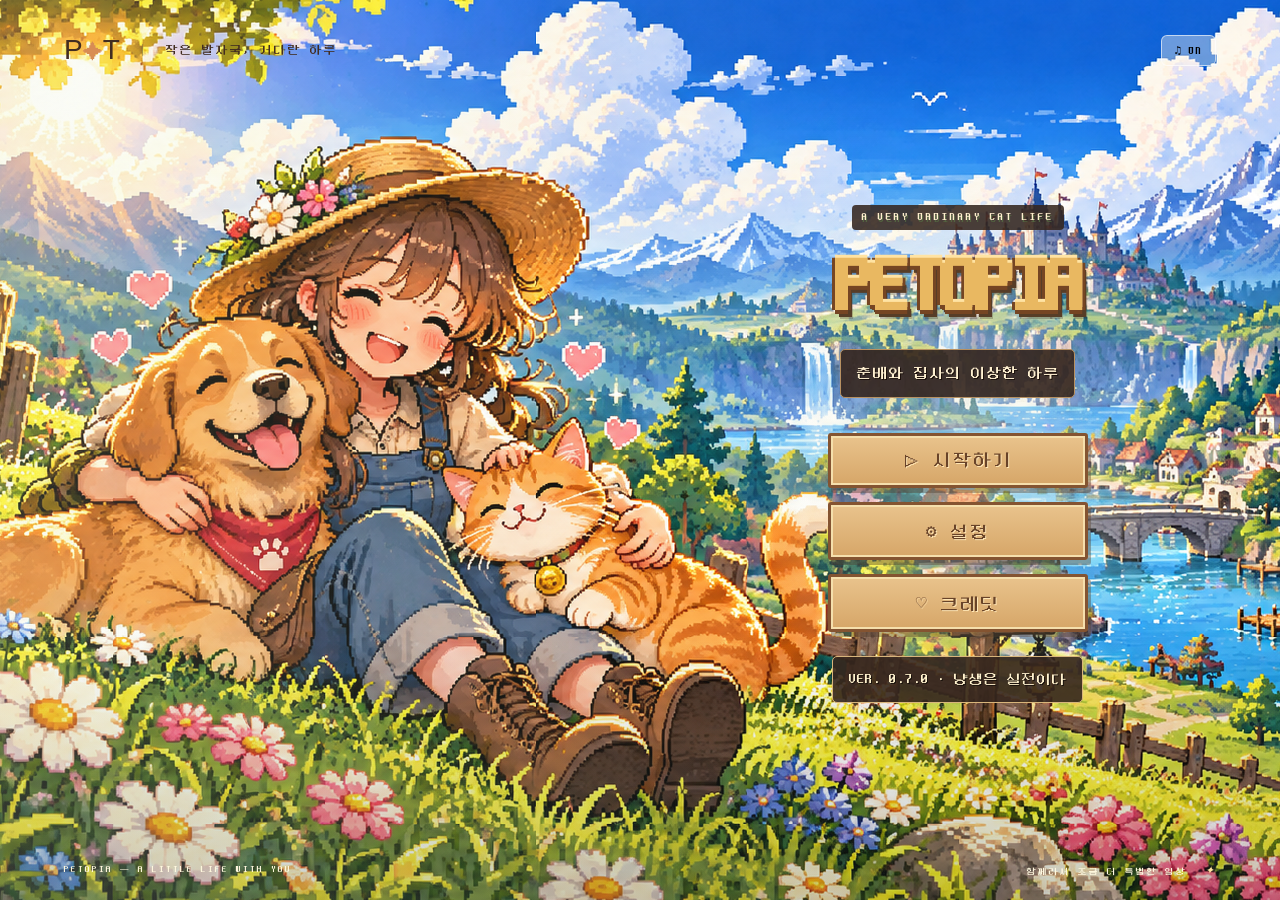
==== commit 2fb9cede: "Add Chunbae idle expeditions, capped offline rewards and market shock events" ====
--- a/index.html
+++ b/index.html
@@ -27,10 +27,12 @@
     <div id="toast" role="status" aria-live="polite"></div>
     <script src="engine.js"></script>
     <script src="social.js"></script>
+    <script src="idle-engine.js"></script>
     <script src="app.js"></script>
     <script src="visuals.js"></script>
     <script src="game.js"></script>
     <script src="action.js"></script>
     <script src="arcade.js"></script>
+    <script src="idle-game.js"></script>
   </body>
 </html>
--- a/style.css
+++ b/style.css
@@ -3870,14 +3870,17 @@
   height: 100px;
 }
 .raining:after {
-  content: "☂ 비 오는 날";
+  content: "비 오는 날";
   position: absolute;
-  right: 14px;
-  top: 12px;
-  background: #25354bdc;
-  color: #e7efff;
-  padding: 8px;
-  border-radius: 5px;
+  inset: 14px auto auto 14px;
+  width: max-content;
+  height: auto;
+  background: none;
+  color: #fff;
+  padding: 0;
+  border: 0;
+  border-radius: 0;
+  text-shadow: 0 1px 3px #0009;
   z-index: 4;
 }
 @keyframes rain-fall {
@@ -4631,3 +4634,405 @@
 .studio-stars {
   pointer-events: none;
 }
+/* v0.6: story, weighted reels and home-only utility controls */
+.story-scene {
+  min-height: 300px;
+  isolation: isolate;
+  position: relative;
+  overflow: hidden;
+}
+.story-scene .story-cats {
+  position: absolute;
+  left: 12%;
+  right: 12%;
+  bottom: 20px;
+  display: flex;
+  justify-content: space-between;
+  z-index: 3;
+}
+.story-scene .story-cats .cat-sprite {
+  position: relative;
+  left: auto;
+  bottom: auto;
+  transform: none;
+}
+.story-rain .story-cats,
+.story-dawn .story-cats {
+  justify-content: center;
+}
+.story-rain {
+  background: linear-gradient(#172c3f, #263c43 65%, #182b2c);
+}
+.story-rain .intro-sun {
+  display: none;
+}
+.story-rain .intro-tree {
+  filter: brightness(0.55);
+}
+.story-rain .story-cats {
+  filter: saturate(0.6) brightness(0.85);
+}
+.story-rain .rain-layer {
+  opacity: 0.9;
+  z-index: 5;
+}
+.story-battle,
+.story-demon,
+.story-curse,
+.story-flight {
+  background: radial-gradient(
+    ellipse at 50% 70%,
+    #8e4564,
+    #28213b 65%,
+    #141322
+  );
+}
+.dark-castle {
+  position: absolute;
+  font-size: 240px;
+  color: #111120;
+  left: 35%;
+  top: -60px;
+  opacity: 0.7;
+}
+.demon-king {
+  position: absolute;
+  top: 12px;
+  left: calc(50% - 55px);
+  width: 110px;
+  height: 165px;
+  background: linear-gradient(#302235, #100f1e);
+  clip-path: polygon(
+    0 0,
+    25% 25%,
+    50% 12%,
+    75% 25%,
+    100% 0,
+    90% 60%,
+    100% 100%,
+    0 100%,
+    10% 60%
+  );
+  color: #ff6b80;
+  display: grid;
+  text-align: center;
+  align-content: center;
+  font-size: 45px;
+  filter: drop-shadow(0 0 12px #f45);
+}
+.demon-king span {
+  font-size: 28px;
+}
+.story-demon .demon-king {
+  animation: demon-arrival 0.7s ease-out both;
+}
+.curse-rings {
+  position: absolute;
+  inset: 18% 25%;
+  border: 4px solid #d789ff;
+  border-radius: 50%;
+  opacity: 0;
+  pointer-events: none;
+}
+.story-curse .curse-rings {
+  opacity: 0.8;
+  box-shadow:
+    0 0 30px #d174ff,
+    inset 0 0 30px #d174ff;
+  animation: curse-pulse 1.5s infinite;
+}
+.story-curse .story-cats {
+  filter: grayscale(1);
+}
+.story-flight .story-cats .chunbae-sprite {
+  animation: story-fly-left 1s ease-in both;
+}
+.story-flight .story-cheese {
+  animation: story-fly-right 1s ease-in both;
+}
+.intro-dialogue #introLine {
+  min-height: 5em;
+  line-height: 1.95;
+}
+.intro-actions {
+  flex-wrap: wrap;
+  gap: 10px;
+}
+.meeting-cats {
+  display: flex;
+  justify-content: center;
+  align-items: center;
+  gap: 18px;
+}
+.meeting-speaker {
+  color: #82502d;
+  font-weight: bold;
+}
+#partnerName {
+  width: 100%;
+}
+#partnerNameError {
+  color: #a32e36;
+}
+.slot-icon {
+  width: 64px;
+  height: 64px;
+  vertical-align: middle;
+}
+.slot-seven {
+  color: #ff535c;
+  font-size: 64px;
+  font-weight: 900;
+  text-shadow:
+    2px 2px #fff1ab,
+    4px 4px #8d263f;
+}
+.slot-odds {
+  margin: 16px 0;
+}
+.slot-odds table {
+  width: 100%;
+  border-collapse: collapse;
+  font-size: 12px;
+  margin-top: 12px;
+}
+.slot-odds th,
+.slot-odds td {
+  padding: 8px 4px;
+  border-bottom: 1px solid #b99d6d55;
+  text-align: left;
+}
+.mega-jackpot {
+  box-shadow: 0 0 24px #ffe474;
+  animation: jackpot-flash 0.5s alternate 8;
+}
+.lucky-seven {
+  box-shadow: 0 0 18px #ff818b;
+}
+@keyframes jackpot-flash {
+  to {
+    filter: brightness(1.7);
+    transform: scale(1.02);
+  }
+}
+@keyframes demon-arrival {
+  from {
+    opacity: 0;
+    transform: translateY(-30px) scale(1.5);
+  }
+}
+@keyframes curse-pulse {
+  50% {
+    transform: scale(1.3);
+    opacity: 0.2;
+  }
+}
+@keyframes story-fly-left {
+  to {
+    transform: translate(-400px, -160px) rotate(-110deg);
+    opacity: 0;
+  }
+}
+@keyframes story-fly-right {
+  to {
+    transform: translate(400px, -160px) rotate(110deg);
+    opacity: 0;
+  }
+}
+.still .story-scene *,
+.still .mega-jackpot {
+  animation: none !important;
+}
+@media (prefers-reduced-motion: reduce) {
+  .story-scene *,
+  .mega-jackpot {
+    animation: none !important;
+  }
+}
+@media (max-width: 600px) {
+  .story-scene {
+    min-height: 240px;
+  }
+  .story-scene .cat-sprite {
+    width: 110px;
+    height: 110px;
+  }
+  .slot-icon {
+    width: 45px;
+    height: 45px;
+  }
+  .slot-seven {
+    font-size: 45px;
+  }
+}
+.story-rain .rain-layer {
+  display: block;
+  background: repeating-linear-gradient(
+    105deg,
+    transparent 0 35px,
+    #c8e7ff66 36px 38px,
+    transparent 39px 65px
+  );
+  animation: rain-fall 0.5s linear infinite;
+}
+.enhance-anvil.enhance-charging {
+  animation: enhance-suspense 0.18s ease-in-out infinite alternate;
+  box-shadow:
+    0 0 24px #e6af4c88,
+    inset 0 0 20px #ffe6a344;
+}
+@keyframes enhance-suspense {
+  from {
+    transform: translateX(-2px);
+    filter: brightness(1);
+  }
+  to {
+    transform: translateX(2px);
+    filter: brightness(1.3);
+  }
+}
+.still .enhance-charging {
+  animation: none;
+}
+@media (prefers-reduced-motion: reduce) {
+  .enhance-charging {
+    animation: none !important;
+  }
+}
+/* Real-time expedition and home utility layout. */
+.screen-tools {
+  grid-template-columns: repeat(5, minmax(0, 1fr));
+}
+.idle-banner {
+  display: flex;
+  justify-content: space-between;
+  gap: 12px;
+  flex-wrap: wrap;
+  padding: 14px 16px;
+  background: #62472f;
+  color: #fff0cf;
+  border-radius: 8px;
+  margin: 18px 0;
+  line-height: 1.7;
+  font-size: 12px;
+}
+.idle-state {
+  font-weight: bold;
+  color: #d6efb7;
+}
+.idle-stage-wrap {
+  position: relative;
+  overflow: hidden;
+  border: 3px solid #7a5839;
+  border-radius: 10px;
+  background: #203c35;
+}
+#idleCanvas {
+  display: block;
+  width: 100%;
+  height: auto;
+  aspect-ratio: 86/33;
+}
+.idle-stage-caption {
+  display: flex;
+  justify-content: space-between;
+  gap: 8px;
+  align-items: center;
+  padding: 10px 16px;
+  background: #1a302b;
+  color: #fff0cf;
+  font-size: 13px;
+}
+.idle-stage-caption .text-button {
+  color: #e5d6ac;
+  font-size: 11px;
+}
+.idle-dashboard {
+  display: grid;
+  grid-template-columns: repeat(4, minmax(0, 1fr));
+  gap: 12px;
+  margin: 18px 0;
+}
+.idle-dashboard > div {
+  padding: 16px 12px;
+  border: 2px solid #b48a59;
+  border-radius: 8px;
+  background: #fff0d2;
+}
+.idle-dashboard small {
+  display: block;
+  font-size: 11px;
+  line-height: 1.6;
+  color: #815d3b;
+}
+.idle-dashboard strong {
+  display: block;
+  margin-top: 9px;
+  font-size: 20px;
+  color: #5d3c24;
+  overflow-wrap: anywhere;
+}
+.idle-actions {
+  display: flex;
+  gap: 10px;
+  flex-wrap: wrap;
+  margin: 18px 0;
+}
+.idle-actions .btn {
+  flex: 1;
+  min-width: 130px;
+}
+.idle-zones {
+  display: grid;
+  grid-template-columns: repeat(3, minmax(0, 1fr));
+  gap: 12px;
+}
+.idle-zones .destination {
+  padding: 22px 12px;
+}
+.idle-zones .destination h2 {
+  font-size: 15px;
+}
+.idle-zones .selected {
+  background: #e6c181;
+  border: 3px solid #795132;
+}
+.idle-return {
+  text-align: center;
+}
+.idle-return .cat-sprite {
+  margin: auto;
+}
+.idle-rewards {
+  display: flex;
+  justify-content: center;
+  flex-wrap: wrap;
+  gap: 12px;
+  margin: 20px 0;
+}
+.idle-rewards strong {
+  padding: 12px;
+  background: #f6e1b4;
+  border: 1px solid #bc955b;
+  border-radius: 6px;
+}
+@media (max-width: 650px) {
+  .screen-tools {
+    grid-template-columns: repeat(2, minmax(0, 1fr));
+  }
+  .screen-tools button:last-child {
+    grid-column: 1/-1;
+  }
+  .idle-dashboard {
+    grid-template-columns: repeat(2, minmax(0, 1fr));
+  }
+  .idle-zones {
+    grid-template-columns: 1fr;
+  }
+  .idle-stage-caption {
+    flex-wrap: wrap;
+  }
+  .idle-banner {
+    font-size: 11px;
+  }
+}
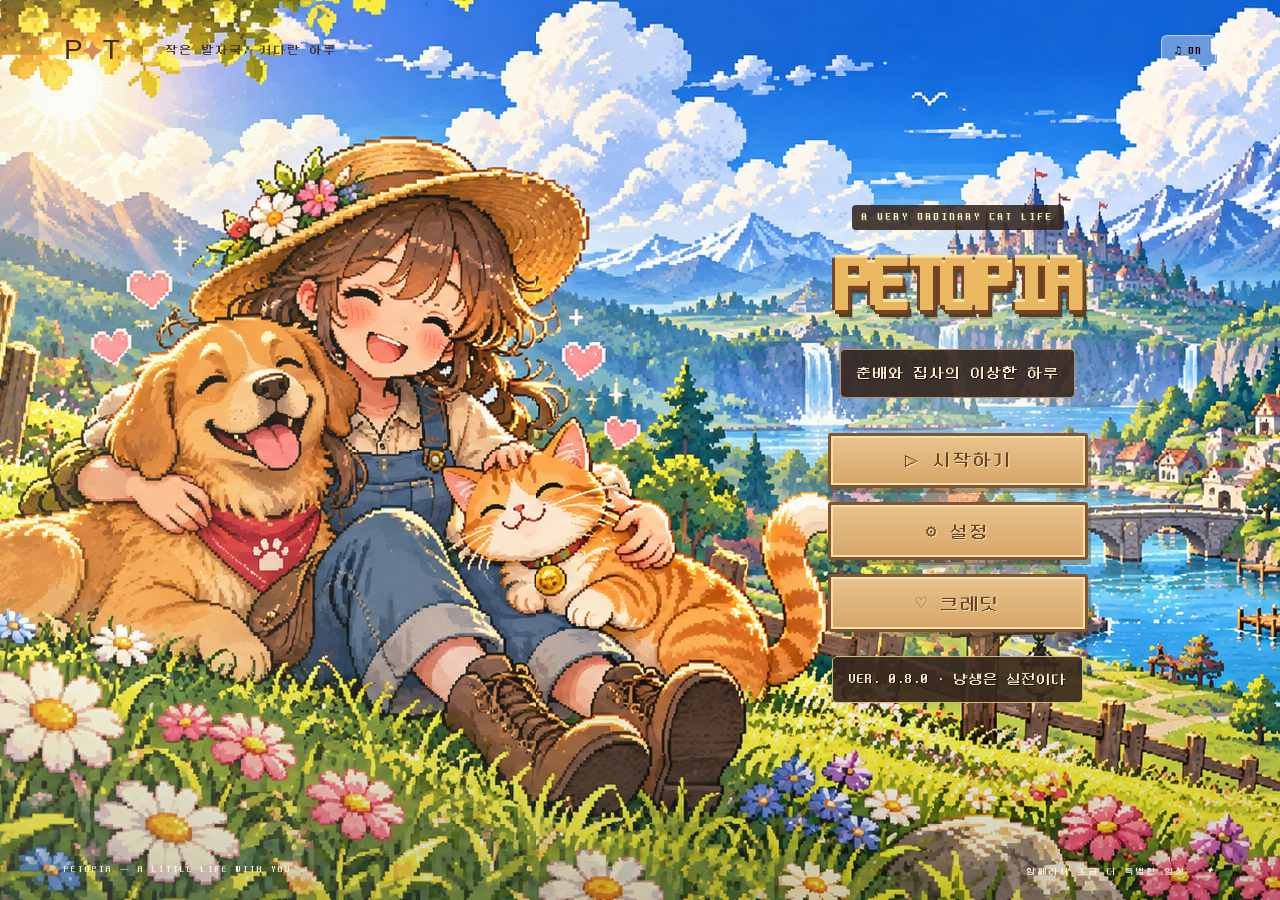
==== commit 715a7ee8: "Build landscape walkable home with sliding activity menu" ====
--- a/index.html
+++ b/index.html
@@ -30,9 +30,12 @@
     <script src="idle-engine.js"></script>
     <script src="app.js"></script>
     <script src="visuals.js"></script>
+    <script src="live-chat.js"></script>
+    <script src="home-field-model.js"></script>
     <script src="game.js"></script>
     <script src="action.js"></script>
     <script src="arcade.js"></script>
     <script src="idle-game.js"></script>
+    <script src="home-field.js"></script>
   </body>
 </html>
--- a/style.css
+++ b/style.css
@@ -5036,3 +5036,977 @@
     font-size: 11px;
   }
 }
+/* Keep the boxed back button on its own row during new-game setup. */
+.panel > .back {
+  display: block;
+  width: fit-content;
+  margin: 0 0 24px;
+  line-height: 1.5;
+}
+.pet-stage-actions {
+  position: absolute;
+  inset: auto 12px 12px;
+  z-index: 5;
+  display: flex;
+  align-items: center;
+  justify-content: space-between;
+  gap: 10px;
+}
+.pet-stage-actions .stage-label {
+  position: static;
+  min-width: 0;
+  font-size: 11px;
+  line-height: 1.5;
+  overflow-wrap: anywhere;
+}
+.pet-chunbae {
+  flex-shrink: 0;
+  padding: 10px 12px;
+  font-size: 12px;
+  white-space: nowrap;
+}
+.petting-hearts {
+  position: absolute;
+  left: 50%;
+  top: 35%;
+  z-index: 6;
+  color: #ff87b4;
+  font-size: 26px;
+  text-shadow: 0 2px 2px #693943;
+  pointer-events: none;
+  animation: petting-heart-rise 1.2s ease-out both;
+}
+@keyframes petting-heart-rise {
+  from {
+    transform: translate(-50%, 20px);
+    opacity: 1;
+  }
+  to {
+    transform: translate(-50%, -35px);
+    opacity: 0;
+  }
+}
+.still .petting-hearts {
+  animation: none;
+  transform: translateX(-50%);
+}
+@media (prefers-reduced-motion: reduce) {
+  .petting-hearts {
+    animation: none;
+    transform: translateX(-50%);
+  }
+}
+/* The live stream and a bounded, scrolling audience chat. */
+.live-broadcast-layout {
+  display: grid;
+  grid-template-columns: minmax(0, 1fr) 250px;
+  gap: 14px;
+  align-items: stretch;
+  margin: 20px 0;
+}
+.live-broadcast-layout > .live-stage {
+  margin: 0;
+  height: 330px;
+  min-width: 0;
+}
+.live-chat-panel {
+  display: flex;
+  flex-direction: column;
+  position: relative;
+  height: 330px;
+  min-width: 0;
+  background: #232333;
+  border: 2px solid #75617f;
+  border-radius: 8px;
+  overflow: hidden;
+  color: #f3e8db;
+}
+.live-chat-heading {
+  display: flex;
+  justify-content: space-between;
+  align-items: center;
+  gap: 8px;
+  padding: 13px 12px;
+  background: #353044;
+  border-bottom: 1px solid #75617f;
+  font-size: 12px;
+}
+.live-chat-heading > span {
+  font-size: 10px;
+  color: #ffb6b1;
+  white-space: nowrap;
+}
+.live-chat-messages {
+  flex: 1;
+  min-height: 0;
+  overflow-y: auto;
+  overscroll-behavior: contain;
+  padding: 10px 12px;
+  scrollbar-width: thin;
+  scrollbar-color: #9d829f #232333;
+}
+.live-chat-message {
+  margin: 0 0 10px;
+  font-size: 12px;
+  line-height: 1.65;
+  overflow-wrap: anywhere;
+  animation: chat-arrive 0.2s ease-out;
+}
+.live-chat-message strong {
+  margin-right: 7px;
+  font-size: 11px;
+  color: #f5c970;
+}
+.live-chat-message span {
+  color: #f3e8db;
+}
+.chat-tone-1 strong {
+  color: #b2dc9c;
+}
+.chat-tone-2 strong {
+  color: #e3aaff;
+}
+.chat-tone-3 strong {
+  color: #92d5ed;
+}
+.chat-tone-4 strong {
+  color: #ffacae;
+}
+.chat-tone-5 strong {
+  color: #aebaff;
+}
+.chat-reaction {
+  background: #51405a;
+  padding: 7px 8px;
+  border-left: 3px solid #efba70;
+  border-radius: 3px;
+}
+.live-chat-wait {
+  text-align: center;
+  color: #d4c3d5;
+  line-height: 2;
+  padding: 48px 4px;
+  font-size: 12px;
+}
+.live-chat-footer {
+  padding: 9px 12px;
+  font-size: 10px;
+  color: #c7b6cd;
+  background: #302a3d;
+  border-top: 1px solid #75617f;
+}
+.chat-jump {
+  position: absolute;
+  bottom: 40px;
+  left: 50%;
+  transform: translateX(-50%);
+  background: #d9a9de;
+  color: #30213d;
+  border: 0;
+  border-radius: 20px;
+  padding: 7px 12px;
+  font-size: 11px;
+  white-space: nowrap;
+}
+@keyframes chat-arrive {
+  from {
+    opacity: 0;
+    transform: translateY(8px);
+  }
+  to {
+    opacity: 1;
+    transform: translateY(0);
+  }
+}
+.still .live-chat-message {
+  animation: none;
+}
+@media (prefers-reduced-motion: reduce) {
+  .live-chat-message {
+    animation: none;
+  }
+}
+@media (max-width: 760px) {
+  .live-broadcast-layout {
+    grid-template-columns: 1fr;
+  }
+  .live-broadcast-layout > .live-stage {
+    height: 280px;
+  }
+  .live-chat-panel {
+    height: 240px;
+  }
+}
+.live-viewers {
+  position: absolute;
+  top: 48px;
+  left: 12px;
+  z-index: 5;
+  background: #351725e8;
+  border: 1px solid #a44555;
+  border-radius: 5px;
+  padding: 6px 9px;
+  color: #ff777d;
+  font-size: 13px;
+  line-height: 1.5;
+}
+.live-chat-messages {
+  overflow-anchor: none;
+}
+/* Keep room life stats in a single row and put combat stats at dungeon entry. */
+.stats-six.home-stats {
+  grid-template-columns: repeat(3, minmax(0, 1fr)) !important;
+}
+.stats-six.combat-stats {
+  grid-template-columns: repeat(2, minmax(0, 1fr)) !important;
+  margin-bottom: 22px;
+}
+.home-stats strong {
+  overflow-wrap: anywhere;
+}
+.wallet span.wallet-gold,
+.wallet span.wallet-diamonds {
+  font-size: 16px;
+  font-weight: bold;
+  padding: 10px 12px;
+}
+.wallet span.wallet-gold {
+  color: #704609;
+}
+.wallet span.wallet-diamonds {
+  color: #125969;
+}
+@media (max-width: 650px) {
+  .status-strip.home-stats {
+    gap: 6px;
+  }
+  .status-strip.home-stats > div {
+    padding: 10px 8px;
+  }
+  .home-stats small,
+  .home-stats span {
+    font-size: 10px;
+  }
+  .wallet span.wallet-gold,
+  .wallet span.wallet-diamonds {
+    font-size: 14px;
+    padding: 9px 10px;
+  }
+}
+/* v0.8: landscape-first walkable home, with activity navigation in a drawer. */
+body[data-view="field"] {
+  overflow: hidden;
+  background: #354b3d;
+}
+body[data-view="field"] > header,
+body[data-view="field"] > footer {
+  display: none;
+}
+body[data-view="field"] main {
+  display: block !important;
+  padding: 0 !important;
+  margin: 0;
+  min-height: 0 !important;
+  height: 100dvh;
+}
+body[data-view="field"] #scene,
+body[data-view="field"] #lobbyBackground,
+body[data-view="field"] .shade {
+  visibility: hidden;
+}
+.game-shell.field-shell {
+  position: fixed;
+  inset: 0;
+  display: block;
+  width: 100%;
+  max-width: none;
+  height: 100dvh;
+  min-height: 0;
+  padding: 0;
+  margin: 0;
+  border: 0;
+  border-radius: 0;
+  box-shadow: none;
+  overflow: hidden;
+  background: #354b3d;
+  isolation: isolate;
+}
+#homeFieldCanvas {
+  position: absolute;
+  inset: 0;
+  width: 100%;
+  height: 100%;
+  display: block;
+  touch-action: none;
+  outline: none;
+  image-rendering: pixelated;
+}
+.field-vignette {
+  position: absolute;
+  inset: 0;
+  pointer-events: none;
+  box-shadow: inset 0 0 160px #152e2333;
+}
+.game-top.field-topbar {
+  position: absolute;
+  left: max(18px, env(safe-area-inset-left));
+  right: 106px;
+  top: max(14px, env(safe-area-inset-top));
+  padding: 0;
+  margin: 0;
+  border: 0;
+  display: grid;
+  grid-template-columns: minmax(180px, 1fr) auto minmax(220px, 1fr);
+  gap: 14px;
+  align-items: start;
+  z-index: 10;
+}
+.field-location {
+  display: flex;
+  gap: 10px;
+  align-items: center;
+  min-width: 0;
+}
+.field-location .back {
+  padding: 9px 12px !important;
+  border-color: #eed6a377 !important;
+  background: #233d32d9 !important;
+  color: #fff0d0 !important;
+  box-shadow: 0 3px 0 #0f211f33;
+}
+.field-location > div {
+  background: #203a30e0;
+  border: 1px solid #d5dfb544;
+  border-radius: 8px;
+  padding: 8px 13px;
+  box-shadow: 0 4px 16px #16281e22;
+  min-width: 0;
+}
+.field-location strong {
+  display: block;
+  color: #fff0c9;
+  font-size: 17px;
+  white-space: nowrap;
+}
+.field-location span {
+  display: block;
+  color: #d0d8bc;
+  font-size: 11px;
+  margin-top: 5px;
+  line-height: 1.5;
+  overflow-wrap: anywhere;
+}
+.field-topbar .day-label {
+  margin: 0 !important;
+  border: 1px solid #eed6a344;
+  border-radius: 8px;
+  background: #203a30e0;
+  color: #fff1d2;
+  padding: 10px 12px;
+  font-size: 15px;
+  line-height: 1.4;
+  white-space: nowrap;
+}
+.field-weather {
+  display: block;
+  font-size: 10px;
+  font-weight: normal;
+  letter-spacing: 2px;
+  margin-top: 4px;
+  color: #fff;
+}
+.field-topbar #calendarButton {
+  background: none;
+  border: 0;
+  color: #fff;
+  padding: 0;
+}
+.field-topbar .wallet {
+  display: flex;
+  align-items: start;
+  justify-content: flex-end;
+  flex-wrap: wrap;
+  gap: 5px;
+  width: auto;
+  margin: 0;
+  white-space: nowrap;
+}
+.field-topbar .wallet span {
+  background: #203a30e0;
+  border: 1px solid #eed6a344;
+  color: #fff0c9;
+  padding: 9px 11px;
+  line-height: 1.4;
+}
+.field-topbar .wallet span.wallet-gold {
+  color: #ffe19b;
+  font-size: 16px;
+}
+.field-topbar .wallet span.wallet-diamonds {
+  color: #a6e1ee;
+  font-size: 16px;
+}
+.field-topbar .wallet span:last-child {
+  font-size: 12px;
+}
+.field-menu-toggle {
+  position: absolute;
+  right: max(16px, env(safe-area-inset-right));
+  top: max(14px, env(safe-area-inset-top));
+  z-index: 25;
+  display: flex;
+  align-items: center;
+  gap: 9px;
+  min-height: 49px;
+  padding: 11px 14px;
+  background: #f0d6a5;
+  border: 2px solid #806344;
+  border-radius: 10px;
+  color: #4c3827;
+  box-shadow: 0 4px 0 #4f4a3d66;
+  font-size: 19px;
+  font-weight: bold;
+}
+.field-menu-toggle span {
+  font-size: 12px;
+}
+.field-tools {
+  position: absolute;
+  top: 91px;
+  left: max(19px, env(safe-area-inset-left));
+  display: flex;
+  gap: 7px;
+  z-index: 10;
+}
+.field-tools button {
+  background: #213d32cc;
+  border: 1px solid #e4d6aa66;
+  border-radius: 7px;
+  color: #f6e7c5;
+  padding: 8px 11px;
+  font-size: 16px;
+}
+.field-hud {
+  position: absolute;
+  bottom: max(18px, env(safe-area-inset-bottom));
+  left: 182px;
+  right: 22px;
+  z-index: 10;
+  display: flex;
+  align-items: end;
+  justify-content: center;
+  gap: 14px;
+  pointer-events: none;
+}
+.field-hud .home-stats {
+  width: min(560px, 65vw);
+  margin: 0;
+  gap: 8px;
+  pointer-events: auto;
+}
+.field-hud .status-strip.home-stats > div {
+  background: #213d32e6;
+  border: 1px solid #d3d5b35c;
+  padding: 10px 14px;
+  border-radius: 8px;
+  color: #fff0c9;
+  box-shadow: 0 3px 14px #15291f22;
+}
+.field-hud .home-stats small {
+  font-size: 11px;
+  color: #e0d4b9;
+}
+.field-hud .home-stats strong {
+  font-size: 19px;
+  color: #fff1d3;
+}
+.field-hud .home-stats span {
+  font-size: 10px;
+  color: #bfccb7;
+}
+.field-pet {
+  pointer-events: auto;
+  padding: 12px 14px;
+  border: 2px solid #9c794c;
+  border-radius: 9px;
+  font-size: 12px;
+  white-space: nowrap;
+  min-height: 45px;
+}
+.field-pet:disabled {
+  opacity: 0.75;
+}
+.field-navigation {
+  position: absolute;
+  left: max(18px, env(safe-area-inset-left));
+  bottom: max(16px, env(safe-area-inset-bottom));
+  z-index: 10;
+}
+.field-navigation > small {
+  display: block;
+  color: #f9efd4;
+  text-shadow: 0 2px 3px #173a28;
+  font-size: 10px;
+  margin-top: 7px;
+}
+.field-dpad {
+  display: grid;
+  grid-template-columns: repeat(3, 38px);
+  grid-template-rows: repeat(2, 38px);
+  gap: 4px;
+  touch-action: none;
+}
+.field-dpad button {
+  background: #203d32bf;
+  border: 1px solid #e9dfbc88;
+  border-radius: 7px;
+  color: #f7e4b7;
+  font-size: 17px;
+  touch-action: none;
+  user-select: none;
+  -webkit-user-select: none;
+}
+.field-dpad button:first-child {
+  grid-column: 2;
+}
+.field-dpad button:nth-child(2) {
+  grid-column: 1;
+  grid-row: 2;
+}
+.field-dpad button:nth-child(3) {
+  grid-column: 2;
+  grid-row: 2;
+}
+.field-dpad button:nth-child(4) {
+  grid-column: 3;
+  grid-row: 2;
+}
+.field-dpad button.pressed {
+  background: #dfc58c;
+  color: #385240;
+}
+.field-interact {
+  position: absolute;
+  left: 50%;
+  top: 65%;
+  transform: translateX(-50%);
+  z-index: 10;
+  background: #f3dfabea;
+  border: 2px solid #89704e;
+  border-radius: 10px;
+  padding: 11px 18px;
+  font-size: 13px;
+  box-shadow: 0 3px 12px #1e362b33;
+}
+.field-orientation-hint {
+  display: none;
+}
+.field-drawer {
+  position: absolute;
+  z-index: 20;
+  inset: 0 0 0 auto;
+  width: min(410px, 90vw);
+  max-width: 100%;
+  display: flex;
+  flex-direction: column;
+  background: #e7cda6;
+  border-left: 3px solid #94724e;
+  box-shadow: -14px 0 40px #20312855;
+  transform: translateX(110%);
+  visibility: hidden;
+  pointer-events: none;
+  transition:
+    transform 0.23s ease,
+    visibility 0s 0.23s;
+  color: #4d3929;
+}
+.field-drawer.is-open {
+  transform: translateX(0);
+  visibility: visible;
+  pointer-events: auto;
+  transition-delay: 0s;
+}
+.field-drawer-head {
+  padding: 20px 112px 16px 20px;
+  min-height: 88px;
+  border-bottom: 1px solid #b1966d;
+  position: relative;
+}
+.field-drawer-head small {
+  font-size: 8px;
+  letter-spacing: 2px;
+  color: #7d6248;
+}
+.field-drawer-head h2 {
+  font-size: 22px;
+  margin: 10px 0 0;
+}
+#fieldMenuClose {
+  position: absolute;
+  right: 115px;
+  top: 21px;
+  padding: 5px;
+  border: 0;
+  background: none;
+  color: #715437;
+  font-size: 18px;
+}
+.field-drawer-scroll {
+  overflow: auto;
+  overscroll-behavior: contain;
+  flex: 1;
+  padding: 14px 18px 24px;
+  min-height: 0;
+  scrollbar-width: thin;
+  scrollbar-color: #ac865b #e7cda6;
+}
+.field-owner {
+  font-size: 11px;
+  margin: 0 0 12px;
+  color: #7a5c40;
+}
+.field-drawer .daily-strip {
+  display: grid;
+  grid-template-columns: 1fr 1fr;
+  margin-bottom: 15px;
+  gap: 6px;
+}
+.field-drawer .daily-strip span {
+  font-size: 10px;
+  text-align: center;
+  padding: 7px 4px;
+}
+.field-drawer .activity-grid {
+  grid-template-columns: repeat(2, minmax(0, 1fr));
+  gap: 8px;
+  margin: 0;
+}
+.field-drawer .activity {
+  padding: 12px 9px;
+  min-height: 70px;
+  gap: 7px;
+}
+.field-drawer .activity-icon {
+  font-size: 19px;
+}
+.field-drawer .activity strong {
+  font-size: 13px;
+  line-height: 1.5;
+}
+.field-drawer .activity small {
+  font-size: 9px;
+  line-height: 1.5;
+  margin-top: 3px;
+}
+.field-drawer .screen-tools {
+  grid-template-columns: repeat(2, minmax(0, 1fr));
+  gap: 7px;
+  margin-top: 18px;
+}
+.field-drawer .screen-tools button {
+  padding: 10px 6px;
+  font-size: 11px;
+  min-height: 40px;
+}
+.field-drawer .screen-tools button:last-child {
+  grid-column: 1/-1;
+}
+.field-drawer .event-banner {
+  font-size: 11px;
+  line-height: 1.7;
+  padding: 12px;
+  margin: 14px 0;
+}
+.field-drawer .event-tip {
+  font-size: 10px;
+}
+.field-drawer .event-banner .btn {
+  font-size: 10px;
+  padding: 8px;
+}
+.field-drawer .activity-journal {
+  margin-top: 16px;
+  padding-top: 12px;
+}
+.field-drawer .activity-journal h2 {
+  font-size: 13px;
+}
+.field-drawer .daily-log {
+  height: 130px;
+}
+.field-drawer .daily-log p {
+  font-size: 10px;
+  line-height: 1.7;
+}
+.field-drawer .guide-panel {
+  margin-top: 12px;
+  padding: 10px;
+  display: block;
+  font-size: 10px;
+}
+.field-drawer #guideText {
+  font-size: 10px;
+  line-height: 1.7;
+}
+.field-bonus-help p {
+  font-size: 11px;
+  line-height: 1.8;
+}
+body[data-view="field"] #toast {
+  bottom: 132px;
+  max-width: min(500px, 85vw);
+  background: #243e32ef;
+}
+body[data-screen="game"]:not([data-view="field"]) main {
+  padding: 24px 3% 55px;
+}
+body[data-screen="game"]:not([data-view="field"]) .game-shell {
+  width: min(1280px, 100%);
+}
+.still .field-drawer {
+  transition: none;
+}
+@media (prefers-reduced-motion: reduce) {
+  .field-drawer {
+    transition: none;
+  }
+}
+@media (max-width: 1000px) {
+  .game-top.field-topbar {
+    grid-template-columns: minmax(130px, 1fr) auto minmax(190px, 1fr);
+    gap: 8px;
+    left: 12px;
+    right: 92px;
+    top: 10px;
+  }
+  .field-location {
+    gap: 6px;
+  }
+  .field-location strong {
+    font-size: 14px;
+  }
+  .field-location span {
+    font-size: 9px;
+  }
+  .field-location > div {
+    padding: 7px 9px;
+  }
+  .field-topbar .day-label {
+    font-size: 12px;
+    padding: 8px 9px;
+  }
+  .field-weather {
+    font-size: 9px;
+  }
+  .field-topbar .wallet span.wallet-gold,
+  .field-topbar .wallet span.wallet-diamonds {
+    font-size: 13px;
+    padding: 7px 9px;
+  }
+  .field-topbar .wallet span:last-child {
+    font-size: 10px;
+    padding: 6px 8px;
+  }
+  .field-menu-toggle {
+    top: 10px;
+    right: 10px;
+    padding: 10px;
+    min-height: 43px;
+  }
+  .field-menu-toggle span {
+    font-size: 11px;
+  }
+  .field-tools {
+    top: 83px;
+    left: 13px;
+  }
+  .field-tools button {
+    padding: 6px 9px;
+    font-size: 14px;
+  }
+  .field-hud {
+    left: 155px;
+    right: 14px;
+    bottom: 14px;
+    gap: 8px;
+  }
+  .field-hud .home-stats {
+    width: 100%;
+    gap: 6px;
+  }
+  .field-hud .status-strip.home-stats > div {
+    padding: 8px;
+    gap: 4px;
+  }
+  .field-hud .home-stats strong {
+    font-size: 16px;
+  }
+  .field-hud .home-stats span {
+    font-size: 8px;
+  }
+  .field-pet {
+    font-size: 10px;
+    padding: 10px;
+  }
+}
+@media (max-height: 540px) and (orientation: landscape) {
+  .field-location span {
+    max-width: 160px;
+    white-space: nowrap;
+    overflow: hidden;
+    text-overflow: ellipsis;
+  }
+  .field-location > div {
+    padding: 6px 9px;
+  }
+  .field-tools {
+    top: 74px;
+  }
+  .field-hud .home-stats span {
+    display: none;
+  }
+  .field-hud .status-strip.home-stats > div {
+    padding: 7px 9px;
+  }
+  .field-hud .home-stats small {
+    font-size: 9px;
+  }
+  .field-hud .home-stats strong {
+    font-size: 15px;
+  }
+  .field-navigation {
+    left: 12px;
+    bottom: 10px;
+  }
+  .field-navigation > small {
+    font-size: 8px;
+  }
+  .field-dpad {
+    grid-template-columns: repeat(3, 32px);
+    grid-template-rows: repeat(2, 32px);
+    gap: 3px;
+  }
+  .field-hud {
+    left: 128px;
+    right: 12px;
+    bottom: 10px;
+  }
+  .field-drawer {
+    width: min(390px, 70vw);
+  }
+  .field-drawer-head {
+    min-height: 74px;
+    padding-top: 12px;
+    padding-bottom: 12px;
+  }
+  .field-drawer-head h2 {
+    font-size: 19px;
+    margin-top: 6px;
+  }
+}
+@media (max-width: 760px) and (orientation: portrait) {
+  .game-top.field-topbar {
+    grid-template-columns: 1fr auto;
+    right: 80px;
+    gap: 8px;
+  }
+  .field-location .back {
+    padding: 8px 10px !important;
+  }
+  .field-location strong {
+    font-size: 13px;
+  }
+  .field-location span {
+    font-size: 9px;
+  }
+  .field-topbar .day-label {
+    font-size: 11px;
+    padding: 7px;
+  }
+  .field-weather {
+    font-size: 8px;
+  }
+  .field-topbar .wallet {
+    grid-column: 1/-1;
+    justify-content: flex-start;
+    width: auto;
+  }
+  .field-topbar .wallet span:last-child {
+    font-size: 10px;
+  }
+  .field-topbar .wallet span.wallet-gold,
+  .field-topbar .wallet span.wallet-diamonds {
+    font-size: 13px;
+  }
+  .field-menu-toggle {
+    padding: 10px 9px;
+  }
+  .field-menu-toggle span {
+    display: none;
+  }
+  .field-tools {
+    top: 126px;
+  }
+  .field-hud {
+    left: 12px;
+    right: 12px;
+    bottom: auto;
+    top: 170px;
+    display: block;
+  }
+  .field-hud .home-stats {
+    width: 100%;
+  }
+  .field-hud .home-stats strong {
+    font-size: 16px;
+  }
+  .field-hud .home-stats span {
+    font-size: 8px;
+  }
+  .field-hud .home-stats small {
+    font-size: 9px;
+  }
+  .field-pet {
+    position: fixed;
+    right: 15px;
+    bottom: max(20px, env(safe-area-inset-bottom));
+    font-size: 11px;
+    padding: 12px;
+  }
+  .field-navigation {
+    left: 14px;
+    bottom: max(20px, env(safe-area-inset-bottom));
+  }
+  .field-orientation-hint {
+    display: block;
+    position: absolute;
+    bottom: 126px;
+    left: 50%;
+    transform: translateX(-50%);
+    font-size: 10px;
+    color: #f7edd4;
+    white-space: nowrap;
+    text-shadow: 0 2px 3px #183b27;
+    pointer-events: none;
+  }
+  .field-interact {
+    top: auto;
+    bottom: 156px;
+  }
+  .field-drawer {
+    width: calc(100vw - 42px);
+  }
+  .field-drawer-head {
+    padding-right: 75px;
+  }
+  #fieldMenuClose {
+    right: 70px;
+  }
+  body[data-view="field"] #toast {
+    bottom: 270px;
+  }
+}
+
+.field-interact:hover {
+  transform: translateX(-50%) translateY(-2px);
+}
